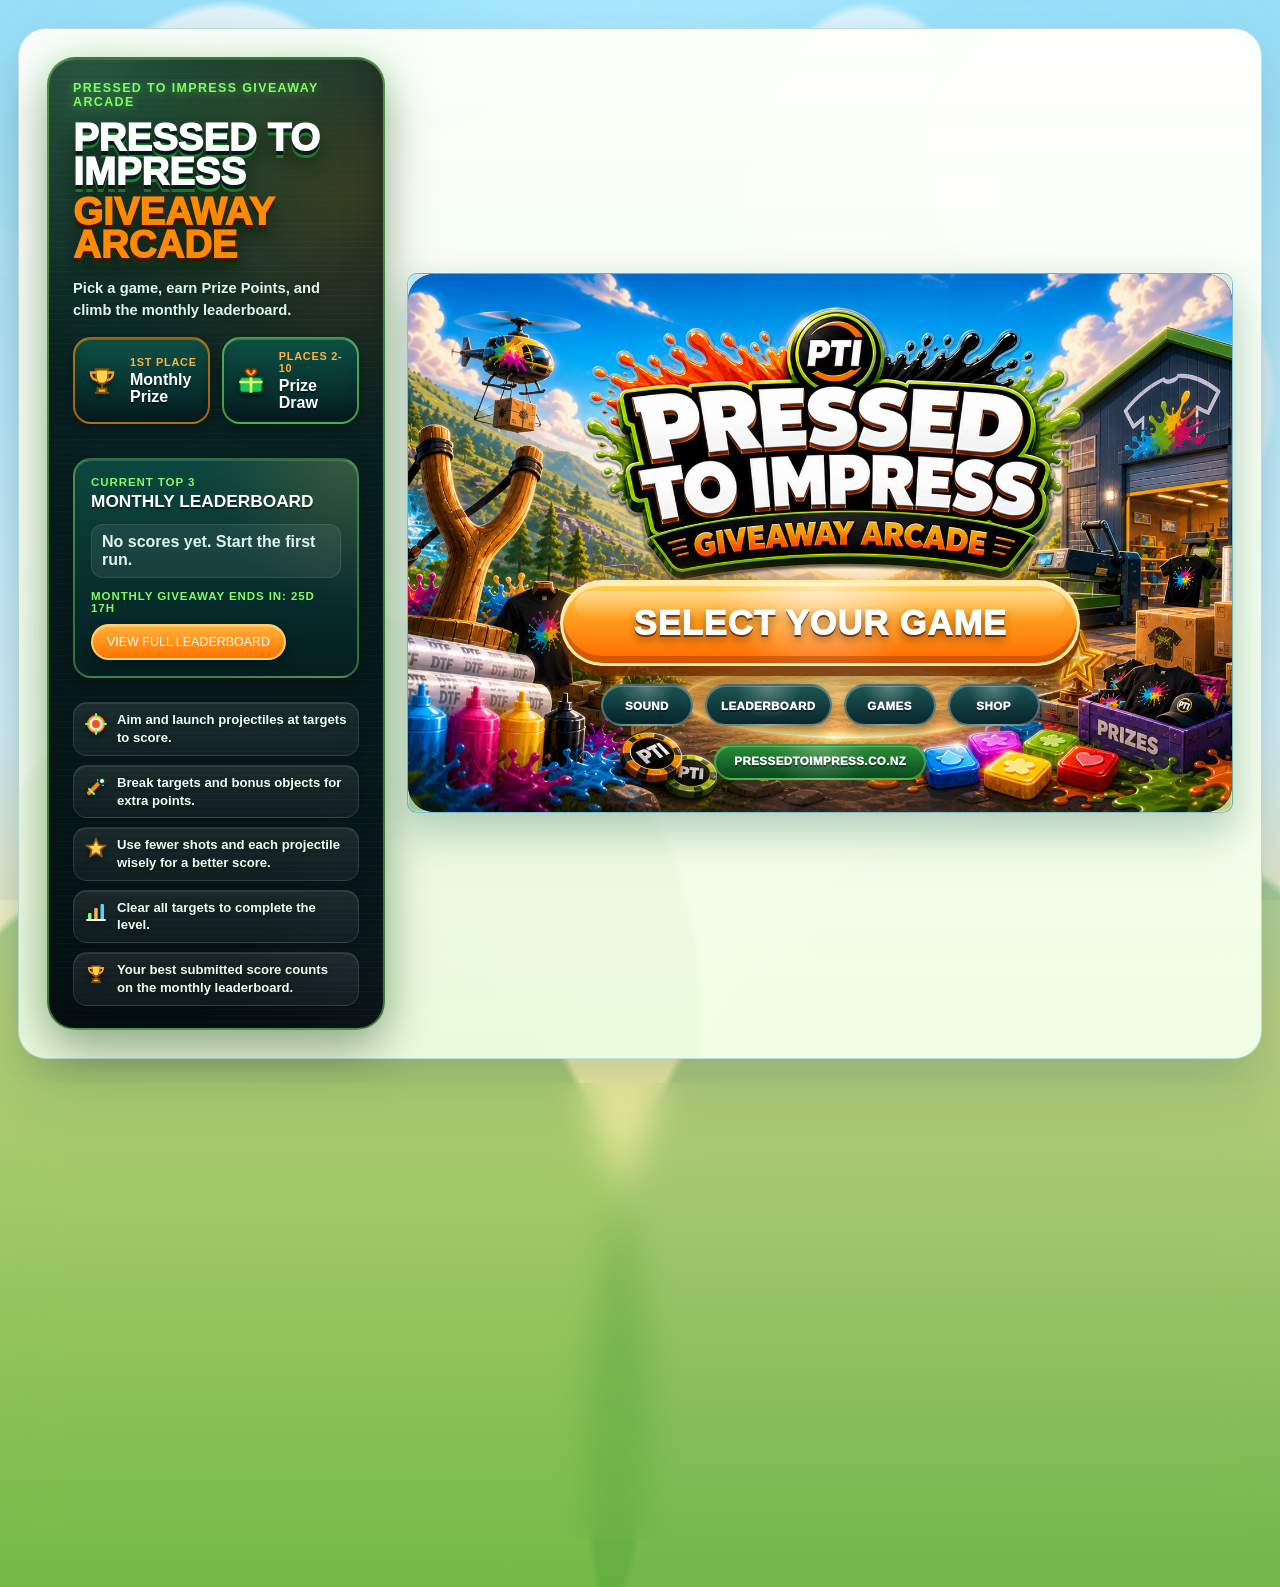
==== index.html @ 89e709f6 "Update arcade game assets and gameplay polish Co-Authored-By: Claude Sonnet 4.6 <noreply@anthropic.c" ====
<!doctype html>
<html lang="en">
  <head>
    <meta charset="UTF-8" />
    <meta name="viewport" content="width=device-width, initial-scale=1.0, viewport-fit=cover" />
    <meta name="theme-color" content="#9fe7ff" />
    <title>Pressed To Impress Giveaway Arcade</title>
    <link rel="icon" href="data:," />
    <link rel="stylesheet" href="./styles.css?v=slingshot24" />
  </head>
  <body>
    <div class="app-shell">
      <section class="hero-panel">
        <section class="hero-copy game_info_card">
          <div class="game_info_eyebrow">Pressed To Impress Giveaway Arcade</div>

          <div class="game_info_title">
            <h1>
              Pressed To Impress
              <span>Giveaway Arcade</span>
            </h1>
          </div>

          <p class="game_info_intro">
            Pick a game, earn Prize Points, and climb the monthly leaderboard.
          </p>

          <div class="game_prize_grid">
            <div class="game_prize_card">
              <span class="game_prize_icon" aria-hidden="true">
                <svg viewBox="0 0 32 32" role="img">
                  <path d="M10 5h12v5c0 5.3-2.5 8.7-6 8.7s-6-3.4-6-8.7V5Z" fill="#ffd44f" stroke="#8a5200" stroke-width="2"/>
                  <path d="M10 8H5.5c.2 4.1 2.1 6.5 5.2 7.2M22 8h4.5c-.2 4.1-2.1 6.5-5.2 7.2" fill="none" stroke="#ff9d21" stroke-width="2.2" stroke-linecap="round"/>
                  <path d="M16 19v4M10 27h12M12 23h8v4h-8z" stroke="#8a5200" stroke-width="2" stroke-linecap="round" fill="#ffb22b"/>
                </svg>
              </span>
              <div>
                <small>1st Place</small>
                <strong>Monthly Prize</strong>
              </div>
            </div>

            <div class="game_prize_card">
              <span class="game_prize_icon" aria-hidden="true">
                <svg viewBox="0 0 32 32" role="img">
                  <rect x="5" y="12" width="22" height="15" rx="3" fill="#22c65b" stroke="#053d1c" stroke-width="2"/>
                  <path d="M16 12v15M5 17h22" stroke="#eaff69" stroke-width="2.4"/>
                  <path d="M16 12c-5.5-2.4-6.7-6.2-3.8-7.3 2-.8 3.4 1.3 3.8 3.8.4-2.5 1.8-4.6 3.8-3.8 2.9 1.1 1.7 4.9-3.8 7.3Z" fill="#ff9d21" stroke="#7d3600" stroke-width="1.7"/>
                </svg>
              </span>
              <div>
                <small>Places 2-10</small>
                <strong>Prize Draw</strong>
              </div>
            </div>
          </div>

          <div class="home_leaderboard_preview" aria-label="Current top leaderboard players">
            <div>
              <small>Current Top 3</small>
              <strong>Monthly Leaderboard</strong>
            </div>
            <ol id="leaderboard-preview-list">
              <li class="empty">No scores yet. Start the first run.</li>
            </ol>
            <p id="leaderboard-reset-countdown">Monthly giveaway ends in: --</p>
            <a class="leaderboard-preview-link" href="#leaderboard-section">View Full Leaderboard</a>
          </div>

          <div class="game_instructions">
            <div class="game_step">
              <span class="step_icon" aria-hidden="true">
                <svg viewBox="0 0 24 24"><circle cx="12" cy="12" r="8" fill="#ffefe0" stroke="#ff8a00" stroke-width="2"/><circle cx="12" cy="12" r="4" fill="#ff4b2f"/><path d="M12 2v4M12 18v4M2 12h4M18 12h4" stroke="#7dff63" stroke-width="2" stroke-linecap="round"/></svg>
              </span>
              <p>Aim and launch projectiles at targets to score.</p>
            </div>

            <div class="game_step">
              <span class="step_icon" aria-hidden="true">
                <svg viewBox="0 0 24 24"><path d="M5 18 18 5" stroke="#ff8a00" stroke-width="4" stroke-linecap="round"/><path d="m14 5 5 5M5 14l5 5" stroke="#7dff63" stroke-width="2" stroke-linecap="round"/><circle cx="18" cy="6" r="3" fill="#fff" stroke="#0c3d32" stroke-width="2"/></svg>
              </span>
              <p>Break targets and bonus objects for extra points.</p>
            </div>

            <div class="game_step">
              <span class="step_icon" aria-hidden="true">
                <svg viewBox="0 0 24 24"><path d="m12 2 2.7 6 6.5.6-4.9 4.3 1.5 6.4L12 16l-5.8 3.3 1.5-6.4-4.9-4.3 6.5-.6L12 2Z" fill="#ffd44f" stroke="#9a5b00" stroke-width="1.7"/></svg>
              </span>
              <p>Use fewer shots and each projectile wisely for a better score.</p>
            </div>

            <div class="game_step">
              <span class="step_icon" aria-hidden="true">
                <svg viewBox="0 0 24 24"><rect x="4" y="13" width="3.5" height="7" rx="1" fill="#7dff63"/><rect x="10.2" y="8" width="3.5" height="12" rx="1" fill="#ffb342"/><rect x="16.5" y="4" width="3.5" height="16" rx="1" fill="#4dd9ff"/><path d="M3 20h18" stroke="#fff" stroke-width="2" stroke-linecap="round"/></svg>
              </span>
              <p>Clear all targets to complete the level.</p>
            </div>

            <div class="game_step">
              <span class="step_icon" aria-hidden="true">
                <svg viewBox="0 0 24 24"><path d="M8 4h8v4c0 4-1.7 6.3-4 6.3S8 12 8 8V4Z" fill="#ffd44f" stroke="#8a5200" stroke-width="1.7"/><path d="M8 6H4.8c.2 2.9 1.4 4.6 3.6 5.1M16 6h3.2c-.2 2.9-1.4 4.6-3.6 5.1" fill="none" stroke="#ff9d21" stroke-width="1.8" stroke-linecap="round"/><path d="M12 14v3M7.5 20h9M9 17h6v3H9z" stroke="#8a5200" stroke-width="1.7" stroke-linecap="round" fill="#ffb22b"/></svg>
              </span>
              <p>Your best submitted score counts on the monthly leaderboard.</p>
            </div>
          </div>
        </section>

        <div class="game-card">
          <div class="game-frame">
            <canvas id="game-canvas" width="960" height="540" aria-label="Pressed To Impress Giveaway Arcade game canvas"></canvas>

            <div class="start-overlay" id="start-overlay">
              <img class="splash-home" src="./Assets/slingshot/home-page1.png" alt="Pressed To Impress Giveaway Arcade" draggable="false" />
              <div class="home-ui-layer" aria-label="Home screen controls">
                <button class="play-btn-hot" id="start-button" type="button">
                  <span>Select Your Game</span>
                </button>

                <div class="home-secondary-actions">
                  <button class="home-circle-hot home-sound-hot" id="home-sound-button" type="button" aria-label="Toggle sound">
                    <span>Sound</span>
                  </button>
                  <button class="home-circle-hot home-leaderboard-hot" id="home-leaderboard-button" type="button">
                    <span>Leaderboard</span>
                  </button>
                  <button class="home-circle-hot home-levels-hot" id="home-levels-button" type="button">
                    <span>Games</span>
                  </button>
                  <button class="home-circle-hot home-shop-hot" id="home-shop-button" type="button">
                    <span>Shop</span>
                  </button>
                </div>

                <a class="website-btn-hot" href="https://pressedtoimpress.co.nz/" target="_blank" rel="noopener noreferrer" aria-label="Visit pressedtoimpress.co.nz">pressedtoimpress.co.nz</a>
              </div>

              <div class="home-modal hidden" id="home-shop-modal" role="dialog" aria-modal="true" aria-labelledby="home-shop-title">
                <div class="home-modal-card">
                  <h2 id="home-shop-title">Shop Coming Soon</h2>
                  <p>Power-ups and extras will go here once the shop is ready.</p>
                  <button class="button primary home-modal-close" id="shop-close-button" type="button">Close</button>
                </div>
              </div>
            </div>

            <div class="game-select-overlay hidden" id="game-select-overlay" role="dialog" aria-modal="true" aria-labelledby="game-select-title">
              <div class="game-select-panel">
                <button class="game-select-back" id="game-select-back-button" type="button">Back</button>
                <div class="game-select-kicker">Pressed To Impress Giveaway Arcade</div>
                <h2 id="game-select-title">Choose Game</h2>
                <p class="game-select-intro">Play any game. Your best submitted score counts.</p>

                <div class="arcade-game-grid">
                  <button class="arcade-game-card playable" id="select-slingshot-game" type="button">
                    <span class="arcade-game-copy">
                      <strong>Print Yard Sling</strong>
                      <small>Aim, launch, smash targets, and chase the monthly leaderboard.</small>
                      <span class="arcade-game-meta">Your Best: <b data-best-game="printYardSling">0 Points</b></span>
                      <span class="arcade-game-meta">Game Score: <b data-best-raw-game="printYardSling">0</b> · Difficulty: Easy</span>
                      <em>Play Now</em>
                    </span>
                  </button>

                  <button class="arcade-game-card playable" id="select-delivery-game" type="button">
                    <span class="arcade-game-copy">
                      <strong>Ink Flight Rush</strong>
                      <small>Fly through fast print-world routes, collect rings, and dodge obstacles.</small>
                      <span class="arcade-game-meta">Your Best: <b data-best-game="inkFlightRush">0 Points</b></span>
                      <span class="arcade-game-meta">Game Score: <b data-best-raw-game="inkFlightRush">0</b> · Difficulty: Medium</span>
                      <em>Play Now</em>
                    </span>
                  </button>

                  <button class="arcade-game-card coming-soon" type="button" disabled aria-disabled="true">
                    <span class="arcade-game-copy">
                      <strong>Ink Run Rush</strong>
                      <small>Sprint through the print yard, dodge obstacles, collect prizes, and chase Prize Points.</small>
                      <span class="arcade-game-meta">Your Best: <b data-best-game="inkRunRush">0 Points</b></span>
                      <span class="arcade-game-meta">Game Score: <b data-best-raw-game="inkRunRush">0</b> · Difficulty: Coming Soon</span>
                      <em>Coming Soon</em>
                    </span>
                  </button>
                </div>
              </div>
            </div>

            <div class="level-select-overlay hidden" id="level-select-overlay">
              <!-- full-bleed level-select artwork -->
              <img class="level-select-bg" src="./Assets/slingshot/level-select.png" alt="" draggable="false" />
              <!-- transparent hot-zone over the Back pill drawn in the artwork -->
              <button class="level-back-btn-hot" id="level-back-button" type="button" aria-label="Back"></button>
              <!-- dynamic level grid overlaid on the artwork's grid area -->
              <div class="level-select-grid" id="level-select-grid"></div>
            </div>

            <div class="level-gate-overlay hidden" id="level-gate-overlay">
              <div class="overlay-card level_complete_panel">
                <div class="gate-badge-wrap" id="gate-badge-image" aria-hidden="true">
                  <img class="gate-badge-image" src="./Assets/slingshot/ui-level-complete-badge.png" alt="" />
                  <img class="gate-badge-logo" src="./Assets/slingshot/PTI%20-%20Logo.png" alt="" />
                </div>
                <p class="complete_eyebrow" id="gate-kicker">Level Complete</p>
                <h2 id="gate-heading">Level 1 Done</h2>
                <div class="complete_score">
                  <span>Game Score</span>
                  <strong id="gate-score">0</strong>
                </div>
                <div class="complete_bonus_grid">
                  <div>
                    <span>Shots Used</span>
                    <strong id="gate-shots-used">0</strong>
                  </div>
                  <div>
                    <span>Bonus</span>
                    <strong id="gate-bonus">0</strong>
                  </div>
                </div>
                <div class="next_level_card">
                  <small id="gate-next-label">Next Up</small>
                  <p style="margin:0 0 6px;font-weight:bold;font-size:1.05rem;" id="gate-next-name">Level 2 — Shop Floor</p>
                  <p style="margin:0;font-size:0.88rem;opacity:0.8;line-height:1.5;" id="gate-next-instruction">Instructions here</p>
                </div>
                <div class="complete_actions">
                  <button class="complete_button primary" id="gate-button" type="button">Start Level 2</button>
                  <button class="complete_button secondary" id="gate-retry-button" type="button">Retry Level</button>
                  <button class="complete_button secondary" id="gate-level-select-button" type="button">Level Select</button>
                </div>
              </div>
            </div>

            <div class="game-over-overlay hidden" id="game-over-overlay">
              <div class="overlay-card run_result_panel">
                <div class="failed_badge" id="run-result-badge" aria-hidden="true">!</div>
                <p class="failed_eyebrow" id="run-result-kicker">Run Failed</p>
                <h2 id="run-result-title">Targets Still Standing</h2>

                <div class="failed_score">
                  <span>Game Score</span>
                  <strong id="final-score-heading">0</strong>
                </div>

                <div class="result_prize_summary">
                  <div>
                    <span>Prize Points</span>
                    <strong id="result-prize-points">0</strong>
                  </div>
                  <div>
                    <span>Best Prize Points</span>
                    <strong id="result-best-pp">0</strong>
                  </div>
                </div>

                <p class="failed_message" id="result-message">
                  You ran out of shots before clearing all targets. Try again and use your projectiles wisely.
                </p>
                <p class="result_rank_message" id="result-rank-message"></p>

                <div class="failed_stats" id="failed-stats">
                  <div>
                    <span>Targets Left</span>
                    <strong id="failed-targets-left">0</strong>
                  </div>
                  <div>
                    <span>Shots Used</span>
                    <strong id="failed-shots-used">0</strong>
                  </div>
                  <div>
                    <span>Best</span>
                    <strong id="failed-best-score">0</strong>
                  </div>
                </div>

                <form id="score-form" class="score-form result_score_form">
                  <label>
                    <span>Name</span>
                    <input id="player-name" name="name" type="text" maxlength="20" placeholder="Your display name" required />
                  </label>
                  <label>
                    <span>Email</span>
                    <input id="player-email" name="email" type="email" maxlength="80" placeholder="you@example.com" required />
                  </label>
                  <div class="form-actions">
                    <button class="failed_button primary" type="submit">Submit Score</button>
                    <button class="failed_button secondary" id="restart-button" type="button">Play Again</button>
                    <button class="failed_button secondary" id="result-main-menu-button" type="button">Back to Arcade</button>
                  </div>
                </form>

                <div class="failed_actions" id="failed-actions">
                  <button class="failed_button primary" id="failed-retry-button" type="button">Retry Level</button>
                  <button class="failed_button secondary" id="failed-level-select-button" type="button">Level Select</button>
                  <button class="failed_button secondary" id="failed-main-menu-button" type="button">Main Menu</button>
                </div>
              </div>
            </div>
            <!-- Fire button -->
            <button id="cave-fire-btn" class="cave-fire-btn hidden" type="button">FIRE</button>

            <div class="pause-panel hidden" id="pause-panel" role="dialog" aria-modal="true" aria-labelledby="pause-title">
              <div class="pause-menu">
                <p class="pause-kicker">Level paused</p>
                <h2 id="pause-title">PAUSED</h2>
                <div class="pause-menu-actions">
                  <button class="pause-menu-button primary" id="pause-resume-btn" type="button">Resume</button>
                  <button class="pause-menu-button" id="pause-restart-btn" type="button">Restart Level</button>
                  <button class="pause-menu-button" id="pause-levels-btn" type="button">Level Select</button>
                  <button class="pause-menu-button" id="pause-main-menu-btn" type="button">Main Menu</button>
                  <button class="pause-menu-button sound" id="pause-sound-btn" type="button">Sound On</button>
                </div>
              </div>
            </div>

            <div class="projectile-indicator hidden" id="projectile-indicator" aria-live="polite">
              <div class="projectile-current">
                <span class="projectile-kicker">Current Shot</span>
                <strong id="projectile-current-label">Standard</strong>
                <small id="projectile-current-desc">Balanced shot</small>
              </div>
              <div class="projectile-next">
                <span>Next</span>
                <strong id="projectile-next-label">Heavy</strong>
              </div>
              <div class="projectile-order" id="projectile-order" aria-label="Projectile order"></div>
            </div>

            <div class="hud-strip">
              <div class="hud-actions">
                <button id="pause-btn" class="pause-btn-pill hidden" type="button" aria-label="Pause">⏸</button>
              </div>
              <div class="hud-pill">
                <span>Score</span>
                <strong id="score-value">0</strong>
              </div>
              <div class="hud-pill">
                <span>Shots</span>
                <strong id="life-value">1</strong>
              </div>
              <div class="hud-pill">
                <span>Best</span>
                <strong id="best-value">0</strong>
              </div>
              <div class="hud-pill">
                <span>Level</span>
                <strong id="missiles-value">0</strong>
              </div>
            </div>
          </div>
        </div>
      </section>

      <section class="board-panel leaderboard_panel" id="leaderboard-section">
        <div class="leaderboard_header">
          <div class="leaderboard_eyebrow">Monthly Leaderboard</div>
          <h2>Standings</h2>
          <p>
            Play any game, earn Prize Points, and climb the monthly leaderboard. Your best submitted score counts.
            Highest Prize Points wins the monthly prize. Places 2-10 go into the prize draw.
          </p>
        </div>

        <div class="leaderboard_table table-shell">
          <table>
            <thead>
              <tr>
                <th>Rank</th>
                <th>Player</th>
                <th>Prize Points</th>
                <th>Game</th>
                <th>Submitted</th>
                <th>Status</th>
              </tr>
            </thead>
            <tbody id="leaderboard-body">
              <tr>
                <td colspan="6" class="empty-state">No scores yet. Start the first run.</td>
              </tr>
            </tbody>
          </table>
        </div>
      </section>
    </div>

    <script src="./vendor/matter.min.js"></script>
  <script src="./arcadeLeaderboard.js?v=1"></script>
  <script src="./appSlingshot.js?v=115"></script>
  </body>
</html>
---- styles.css ----
:root {
  --bg: #b9ecff;
  --panel: rgba(247, 255, 236, 0.88);
  --panel-strong: rgba(255, 252, 226, 0.97);
  --text: #163046;
  --muted: #48667a;
  --accent: #1599c7;
  --accent2: #58ad2d;
  --accent-soft: #f5b93f;
  --danger: #ff4b5f;
  --gold: #f3b537;
  --line: rgba(22, 122, 151, 0.24);
  --shadow: 0 24px 58px rgba(35, 82, 105, 0.24);
  --radius: 28px;
  --font: "Arial Rounded MT Bold", "Trebuchet MS", "Segoe UI", sans-serif;
  --font-display: "Arial Black", "Arial Rounded MT Bold", "Trebuchet MS", sans-serif;
}

/* Cave Flight page: preserves the earlier vertical helicopter game presentation. */
.cave-flight-page {
  color: #dce9ff;
  background:
    radial-gradient(circle at 18% 88%, rgba(19, 105, 145, 0.26), transparent 28%),
    radial-gradient(circle at 80% 8%, rgba(110, 60, 180, 0.28), transparent 34%),
    linear-gradient(180deg, #130d2c 0%, #060613 52%, #071525 100%);
}

.cave-flight-page::before {
  opacity: 0.16;
  background-image: repeating-linear-gradient(0deg, rgba(255,255,255,0.035) 0 1px, transparent 1px 5px);
}

.cave-flight-page::after {
  opacity: 0.28;
  background: radial-gradient(circle at 50% -10%, rgba(98, 70, 180, 0.45), transparent 38%);
}

.cave-flight-shell {
  width: min(1180px, calc(100% - 32px));
}

.cave-flight-hero,
.cave-flight-board {
  background:
    radial-gradient(circle at 58% 0%, rgba(75, 35, 140, 0.22), transparent 34%),
    linear-gradient(180deg, rgba(13, 9, 36, 0.96), rgba(7, 6, 20, 0.98));
  border: 1px solid rgba(111, 62, 190, 0.42);
  box-shadow: 0 30px 70px rgba(0, 0, 0, 0.36), inset 0 1px 0 rgba(255,255,255,0.06);
}

.cave-flight-copy h1 {
  max-width: 8ch;
  color: #d9f8ff;
  -webkit-text-stroke: 0;
  text-shadow:
    0 0 22px rgba(77, 217, 255, 0.22),
    0 4px 0 rgba(12, 15, 36, 0.88);
}

.cave-flight-copy .eyebrow,
.cave-flight-board .section-label {
  color: #f7d83b;
  text-shadow: none;
}

.cave-flight-copy .lede,
.cave-flight-copy .feature-list,
.cave-flight-board p {
  color: #aebff6;
}

.cave-flight-copy .reward-strip div {
  background: linear-gradient(180deg, rgba(15, 24, 54, 0.94), rgba(10, 7, 28, 0.98));
  border-color: rgba(77, 217, 255, 0.28);
}

.cave-flight-copy .reward-strip div:nth-child(2) {
  border-color: rgba(167, 83, 255, 0.45);
}

.cave-flight-copy .reward-strip strong,
.cave-flight-board h2 {
  color: #ffffff;
}

.cave-flight-page .game-card {
  align-items: center;
}

.cave-flight-page .game-frame {
  width: min(100%, 430px) !important;
  height: auto !important;
  aspect-ratio: 9 / 16 !important;
  padding: 12px;
  border-radius: 30px;
  background:
    linear-gradient(135deg, rgba(112, 54, 230, 0.56), rgba(35, 21, 102, 0.94)),
    linear-gradient(180deg, rgba(40, 16, 105, 1), rgba(10, 8, 38, 1));
  border: 1px solid rgba(135, 92, 255, 0.62);
  box-shadow:
    0 0 0 1px rgba(255,255,255,0.09) inset,
    0 20px 50px rgba(0,0,0,0.42),
    0 0 34px rgba(84, 57, 210, 0.35);
}

.cave-flight-page .game-frame::before {
  inset: 12px;
  border-radius: 22px;
  border: 1px solid rgba(77, 217, 255, 0.25);
  opacity: 0.36;
}

.cave-flight-page canvas {
  border-radius: 20px;
  background: #050607;
}

.cave-flight-page .start-overlay,
.cave-flight-page .game-over-overlay,
.cave-flight-page .level-gate-overlay {
  border-radius: 30px;
  background: rgba(8, 5, 25, 0.82);
}

.cave-flight-start-card {
  color: #eef8ff;
  background:
    radial-gradient(circle at 50% 0%, rgba(77, 217, 255, 0.12), transparent 42%),
    linear-gradient(180deg, rgba(14, 17, 47, 0.96), rgba(8, 6, 26, 0.98));
  border: 1px solid rgba(77, 217, 255, 0.28);
  box-shadow: 0 20px 44px rgba(0,0,0,0.32), inset 0 1px 0 rgba(255,255,255,0.08);
}

.cave-flight-start-card h2 {
  color: #ffffff;
  -webkit-text-stroke: 0;
  text-shadow: 0 3px 0 rgba(6, 9, 28, 0.82), 0 0 18px rgba(77, 217, 255, 0.18);
}

.cave-flight-gate-score {
  font-size: 1.02rem;
  color: #aebff6;
}

.cave-flight-next-card {
  margin: 14px 0 16px;
  padding: 14px 16px;
  border-radius: 14px;
  text-align: left;
  background: rgba(77, 217, 255, 0.07);
  border: 1px solid rgba(77, 217, 255, 0.18);
}

.cave-flight-next-card p {
  margin: 0 0 4px;
  color: #f7d83b;
  font-size: 0.72rem;
  text-transform: uppercase;
  letter-spacing: 0.12em;
}

.cave-flight-next-card strong,
.cave-flight-next-card span {
  display: block;
}

.cave-flight-next-card span {
  margin-top: 6px;
  color: #aebff6;
  font-size: 0.88rem;
  line-height: 1.45;
}

.cave-flight-page .hud-strip {
  left: 22px;
  right: 22px;
  bottom: 20px;
}

.cave-flight-page .cave-fire-btn {
  right: 26px;
  bottom: 122px;
}

.cave-flight-board {
  margin-top: 24px;
  padding: 24px;
}

@media (min-width: 961px) {
  .cave-flight-page .hero-panel {
    grid-template-columns: minmax(330px, 0.98fr) minmax(360px, 0.82fr);
    justify-content: center;
  }
}

@media (max-width: 640px) {
  .cave-flight-page .game-frame {
    width: 100% !important;
    height: 100% !important;
    aspect-ratio: auto !important;
    padding: 0;
    border-radius: 0;
  }

  .cave-flight-page canvas {
    border-radius: 0;
  }

  .cave-flight-page .cave-fire-btn {
    top: calc(var(--mobile-canvas-height, 70vh) - 126px);
    right: calc((100vw - var(--mobile-canvas-width, 100vw)) / 2 + 10px);
    bottom: auto;
  }
}

/* Monthly leaderboard clarity pass. Keep this last so older table rules cannot hide the submitted date. */
@media (max-width: 640px) {
  .leaderboard_table,
  .table-shell {
    overflow-x: visible;
  }

  .leaderboard_table table,
  .table-shell table {
    min-width: 0 !important;
    border-spacing: 0 10px;
  }

  .leaderboard_table thead,
  .table-shell thead {
    display: none;
  }

  .leaderboard_table tbody,
  .leaderboard_table tr,
  .leaderboard_table td,
  .table-shell tbody,
  .table-shell tr,
  .table-shell td {
    display: block !important;
    width: 100%;
  }

  .leaderboard_table tbody tr,
  .table-shell tbody tr {
    padding: 12px;
    border-radius: 16px;
    background: linear-gradient(180deg, rgba(15, 82, 72, 0.94), rgba(5, 35, 38, 0.96));
    border: 1px solid rgba(255,255,255,0.12);
    box-shadow: inset 0 1px 0 rgba(255,255,255,0.12), 0 8px 16px rgba(0,0,0,0.24);
  }

  .leaderboard_table tbody td,
  .table-shell tbody td {
    display: flex !important;
    align-items: center;
    justify-content: space-between;
    gap: 14px;
    padding: 7px 4px;
    border: 0;
    border-radius: 0 !important;
    background: transparent !important;
    box-shadow: none !important;
    text-align: right;
  }

  .leaderboard_table tbody td::before,
  .table-shell tbody td::before {
    content: attr(data-label);
    color: #ffb342;
    font-family: var(--font-display);
    font-size: 0.68rem;
    font-weight: 900;
    text-transform: uppercase;
    letter-spacing: 0.08em;
    text-align: left;
  }

  .leaderboard_table .empty-state,
  .table-shell .empty-state {
    display: block !important;
    text-align: center;
  }

  .leaderboard_table .empty-state::before,
  .table-shell .empty-state::before {
    content: "★";
  }
}

/* Ink Flight Rush responsive horizontal layout override. */
body.cave-flight-page .cave-flight-hero {
  grid-template-columns: minmax(300px, 0.72fr) minmax(560px, 1.35fr) !important;
  align-items: center !important;
}

body.cave-flight-page .cave-flight-game-card {
  width: 100% !important;
}

body.cave-flight-page .game-frame.cave-flight-frame {
  width: min(100%, 1120px) !important;
  height: auto !important;
  aspect-ratio: 16 / 9 !important;
  border-radius: 26px !important;
  padding: 12px !important;
}

body.cave-flight-page .game-frame.cave-flight-frame canvas {
  width: 100% !important;
  height: 100% !important;
  aspect-ratio: 16 / 9 !important;
  object-fit: contain !important;
  border-radius: 18px !important;
}

body.cave-flight-page .game-frame.cave-flight-frame .hud-strip {
  left: 24px !important;
  right: 24px !important;
  bottom: 20px !important;
  width: auto !important;
  max-width: none !important;
}

body.cave-flight-page .game-frame.cave-flight-frame .cave-fire-btn {
  right: 34px !important;
  bottom: 100px !important;
}

body.cave-flight-page .game-frame.cave-flight-frame .cave-brand-logo {
  top: 62px !important;
  right: 30px !important;
}

@media (max-width: 960px) {
  body.cave-flight-page .cave-flight-hero {
    grid-template-columns: 1fr !important;
  }

  body.cave-flight-page .game-frame.cave-flight-frame {
    width: min(100%, 940px) !important;
  }
}

@media (max-width: 640px) {
  body.cave-flight-page .hero-panel {
    min-height: 100dvh !important;
    height: auto !important;
    overflow-y: auto !important;
  }

  body.cave-flight-page .cave-flight-game-card {
    height: auto !important;
    flex: 0 0 auto !important;
  }

  body.cave-flight-page .game-frame.cave-flight-frame {
    width: 100% !important;
    height: auto !important;
    min-height: 0 !important;
    aspect-ratio: auto !important;
    padding: 0 !important;
    border-radius: 0 !important;
  }

  body.cave-flight-page .game-frame.cave-flight-frame canvas {
    width: var(--mobile-canvas-width, 100vw) !important;
    height: var(--mobile-canvas-height, auto) !important;
    border-radius: 0 !important;
  }

  body.cave-flight-page .game-frame.cave-flight-frame .hud-strip {
    position: relative !important;
    left: auto !important;
    right: auto !important;
    bottom: auto !important;
    width: 100% !important;
  }

  body.cave-flight-page .game-frame.cave-flight-frame .cave-fire-btn {
    top: calc(var(--mobile-canvas-height, 70vh) - 118px) !important;
    right: calc((100vw - var(--mobile-canvas-width, 100vw)) / 2 + 12px) !important;
    bottom: auto !important;
  }
}

.cave-flight-page {
  color: #eefdf4;
  background:
    radial-gradient(circle at 14% 84%, rgba(125, 255, 99, 0.20), transparent 28%),
    radial-gradient(circle at 82% 12%, rgba(255, 138, 0, 0.16), transparent 30%),
    linear-gradient(180deg, #04181c 0%, #020a0d 56%, #061510 100%);
}

.cave-flight-page .hero-panel,
.cave-flight-page .board-panel {
  background:
    radial-gradient(circle at 18% 0%, rgba(125, 255, 99, 0.14), transparent 30%),
    radial-gradient(circle at 84% 8%, rgba(255, 138, 0, 0.12), transparent 30%),
    linear-gradient(180deg, rgba(4, 34, 38, 0.97), rgba(1, 15, 18, 0.99));
  border: 2px solid rgba(115, 255, 78, 0.34);
  box-shadow: 0 30px 70px rgba(0, 0, 0, 0.42), inset 0 1px 0 rgba(255,255,255,0.12), 0 0 30px rgba(102,255,72,0.12);
}

.cave-flight-page h1 {
  color: #ffffff;
  text-transform: uppercase;
  text-shadow: 0 4px 0 #061c20, 0 7px 0 #1c7f21, 0 12px 24px rgba(0, 0, 0, 0.66);
}

.cave-flight-page .eyebrow,
.cave-flight-page .section-label,
.cave-flight-page .reward-label {
  color: #7dff63;
  text-shadow: 0 0 12px rgba(125,255,99,0.40);
}

.cave-flight-page .lede,
.cave-flight-page .feature-list,
.cave-flight-page .board-panel p {
  color: #dff8ef;
}

.cave-flight-page .game-frame {
  overflow: hidden;
  width: min(100%, 430px) !important;
  height: auto !important;
  aspect-ratio: 9 / 16 !important;
  padding: 12px;
  border-radius: 28px;
  background: linear-gradient(135deg, rgba(125,255,99,0.18), transparent 28% 74%, rgba(255,138,0,0.18)), linear-gradient(180deg, rgba(3, 44, 51, 1), rgba(1, 13, 18, 1)) !important;
  border: 2px solid rgba(77, 217, 255, 0.36) !important;
  box-shadow: inset 0 1px 0 rgba(255,255,255,0.16), inset 0 0 0 1px rgba(125,255,99,0.16), 0 24px 58px rgba(0,0,0,0.44), 0 0 36px rgba(77,217,255,0.18), 0 0 26px rgba(125,255,99,0.14) !important;
}

.cave-flight-page .game-frame::before {
  inset: 12px;
  border-radius: 18px;
  border: 1px solid rgba(125,255,99,0.18);
  background: linear-gradient(120deg, rgba(255,255,255,0.12), transparent 18% 76%, rgba(125,255,99,0.06));
  opacity: 0.34;
}

.cave-flight-page .game-frame::after {
  display: block;
  left: 28px;
  right: 28px;
  top: 20px;
  height: 4px;
  background: linear-gradient(90deg, transparent, rgba(125,255,99,0.82), transparent);
  box-shadow: 0 0 18px rgba(125,255,99,0.62);
}

.cave-flight-page canvas {
  border-radius: 18px;
  background: #031114;
}

.cave-brand-logo {
  position: absolute;
  right: 22px;
  top: 60px;
  z-index: 5;
  width: 34px;
  height: 34px;
  object-fit: contain;
  opacity: 0.68;
  filter: drop-shadow(0 3px 4px rgba(0,0,0,0.48));
  pointer-events: none;
}

.cave-flight-page .hud-strip {
  left: 24px;
  right: 24px;
  bottom: 22px;
  min-height: 66px;
  align-items: center;
  justify-content: space-between;
  gap: 6px;
  padding: 8px;
  border-radius: 18px;
  background: radial-gradient(circle at 15% 0%, rgba(125,255,99,0.12), transparent 42%), linear-gradient(180deg, rgba(8, 46, 49, 0.88), rgba(1, 14, 18, 0.95));
  border: 1px solid rgba(125,255,99,0.34);
  box-shadow: inset 0 1px 0 rgba(255,255,255,0.14), 0 12px 24px rgba(0,0,0,0.30), 0 0 20px rgba(125,255,99,0.14);
  backdrop-filter: blur(8px);
}

.cave-flight-page .hud-actions {
  margin-right: 0;
}

.cave-flight-page .hud-pill {
  width: auto;
  min-width: 58px;
  flex: 1 1 0;
  padding: 7px 6px;
  border-radius: 12px;
  text-align: center;
  background: rgba(255,255,255,0.055);
  border: 1px solid rgba(255,255,255,0.08);
  box-shadow: inset 0 1px 0 rgba(255,255,255,0.08);
}

.cave-flight-page .hud-pill span {
  font-family: var(--font-display);
  font-size: 0.56rem;
  letter-spacing: 0.08em;
  color: #7dff63;
  background: none;
  -webkit-text-fill-color: currentColor;
}

.cave-flight-page .hud-pill strong {
  margin-top: 3px;
  font-family: var(--font-display);
  font-size: 0.96rem;
  color: #ffffff;
  text-shadow: 0 2px 0 rgba(0,0,0,0.42), 0 0 12px rgba(125,255,99,0.22);
}

.cave-flight-page .hud-pill:last-child strong {
  color: #ffb342;
}

.cave-flight-page .pause-btn-pill {
  width: 46px;
  height: 46px;
  border-radius: 14px;
  font-size: 0;
  background: radial-gradient(circle at 50% 0%, rgba(255,255,255,0.18), transparent 44%), linear-gradient(180deg, rgba(16, 82, 80, 0.98), rgba(3, 30, 35, 0.98));
  border: 1px solid rgba(125,255,99,0.34);
}

.cave-flight-page .pause-btn-pill::before {
  content: "II";
  font-size: 0.92rem;
  font-family: var(--font-display);
  letter-spacing: 0.08em;
}

.cave-flight-page .cave-fire-btn {
  right: 28px;
  bottom: 106px;
  width: 88px;
  height: 48px;
  border-radius: 999px;
  background: radial-gradient(circle at 50% 0%, rgba(255,255,255,0.42), transparent 42%), linear-gradient(180deg, #ffbd45, #ff7300);
  border: 2px solid rgba(255, 220, 115, 0.92);
  color: #ffffff;
  font-family: var(--font-display);
  font-size: 0.9rem;
  font-weight: 1000;
  letter-spacing: 0.06em;
  text-shadow: 0 2px 0 rgba(0,0,0,0.38);
  box-shadow: inset 0 1px 0 rgba(255,255,255,0.36), inset 0 -4px 0 rgba(122,45,0,0.34), 0 9px 16px rgba(0,0,0,0.32), 0 0 22px rgba(255,138,0,0.36);
  transition: transform 130ms ease, filter 130ms ease, box-shadow 130ms ease;
}

.cave-flight-page .cave-fire-btn:hover,
.cave-flight-page .cave-fire-btn:focus-visible {
  transform: scale(1.04);
  filter: brightness(1.08);
  outline: 3px solid rgba(255, 186, 59, 0.70);
  outline-offset: 3px;
}

.cave-flight-page .cave-fire-btn:active {
  transform: translateY(2px) scale(0.98);
  background: linear-gradient(180deg, #ff9f1f, #e35f00);
}

@media (max-width: 640px) {
  .cave-flight-page .game-frame {
    width: 100% !important;
    height: 100% !important;
    aspect-ratio: auto !important;
    padding: 0;
    border-radius: 0;
  }

  .cave-flight-page canvas {
    border-radius: 0;
  }

  .cave-brand-logo {
    top: 54px;
    right: calc((100vw - var(--mobile-canvas-width, 100vw)) / 2 + 12px);
    width: 28px;
    height: 28px;
  }

  .cave-flight-page .hud-strip {
    position: relative;
    left: auto;
    right: auto;
    bottom: auto;
    width: 100%;
    min-height: 58px;
    height: 58px;
    padding: 6px 7px;
    border-radius: 0;
  }

  .cave-flight-page .hud-pill {
    min-width: 0;
    padding: 5px 3px;
    border-radius: 10px;
  }

  .cave-flight-page .hud-pill span {
    font-size: 0.48rem;
  }

  .cave-flight-page .hud-pill strong {
    font-size: 0.82rem;
  }

  .cave-flight-page .pause-btn-pill {
    width: 42px;
    height: 42px;
  }

  .cave-flight-page .cave-fire-btn {
    top: calc(var(--mobile-canvas-height, 70vh) - 118px);
    right: calc((100vw - var(--mobile-canvas-width, 100vw)) / 2 + 12px);
    bottom: auto;
    width: 78px;
    height: 44px;
    font-size: 0.8rem;
  }
}

/* Ink Flight Rush embedded arcade shell fix.
   Keep the website shell consistent with the main arcade page; only the game frame stays Flight-themed. */
.cave-flight-doc,
.cave-flight-doc body {
  min-height: 100%;
  overflow-x: hidden;
  overflow-y: auto;
  touch-action: manipulation;
}

body.cave-flight-page {
  color: var(--text) !important;
  background:
    radial-gradient(ellipse at 18% 15%, rgba(255, 255, 255, 0.78) 0 12%, transparent 12.5%),
    radial-gradient(ellipse at 68% 13%, rgba(255, 255, 255, 0.64) 0 10%, transparent 10.5%),
    radial-gradient(circle at 18% 82%, rgba(88, 173, 45, 0.30), transparent 32%),
    radial-gradient(circle at 84% 22%, rgba(21, 153, 199, 0.26), transparent 30%),
    linear-gradient(180deg, #b9ecff 0%, #eaffdf 62%, #fff6cf 100%) !important;
}

body.cave-flight-page::before {
  opacity: 0.45 !important;
  background-image:
    linear-gradient(22deg, transparent 0 44%, rgba(255,255,255,0.20) 44.3% 47.5%, transparent 47.8%),
    linear-gradient(-24deg, transparent 0 42%, rgba(255,255,255,0.16) 42.3% 45.2%, transparent 45.5%) !important;
  background-size: 100% 100% !important;
  mask-image: linear-gradient(180deg, black 0, transparent 76%) !important;
}

body.cave-flight-page::after {
  opacity: 0.20 !important;
  background:
    radial-gradient(circle at 50% -10%, rgba(255,255,255,0.80), transparent 28%),
    radial-gradient(circle at center, transparent 42%, rgba(24, 94, 120, 0.30) 100%) !important;
}

body.cave-flight-page .app-shell.cave-flight-shell {
  width: min(1480px, calc(100% - 36px)) !important;
  height: auto !important;
  min-height: 0 !important;
  margin: 0 auto !important;
  padding: 28px 0 48px !important;
  overflow: visible !important;
}

body.cave-flight-page .hero-panel.cave-flight-hero {
  display: grid !important;
  grid-template-columns: minmax(320px, 0.58fr) minmax(0, 1.42fr) !important;
  align-items: center !important;
  gap: 22px !important;
  width: auto !important;
  height: auto !important;
  min-height: 0 !important;
  padding: 28px !important;
  border: 1px solid var(--line) !important;
  border-radius: var(--radius) !important;
  background:
    linear-gradient(180deg, rgba(255,255,255,0.72), rgba(240,255,230,0.80)),
    radial-gradient(ellipse at 15% 18%, rgba(255,255,255,0.68) 0 14%, transparent 14.5%),
    radial-gradient(ellipse at 88% 12%, rgba(255,255,255,0.58) 0 12%, transparent 12.5%) !important;
  box-shadow: var(--shadow) !important;
  backdrop-filter: blur(18px);
  overflow: visible !important;
}

body.cave-flight-page .hero-copy.game_info_card {
  display: flex !important;
}

body.cave-flight-page .cave-flight-info-card .delivery-back-link {
  margin: 0 0 12px;
  align-self: flex-start;
}

body.cave-flight-page .game_info_title h1 {
  max-width: none !important;
  color: #ffffff !important;
  font-family: var(--font-display);
  font-size: clamp(2.15rem, 3vw, 3.35rem) !important;
  line-height: 0.88 !important;
  letter-spacing: 0 !important;
  text-transform: uppercase;
  -webkit-text-stroke: 0;
  text-shadow:
    0 4px 0 #061c20,
    0 7px 0 #1c7f21,
    0 12px 24px rgba(0, 0, 0, 0.68) !important;
}

body.cave-flight-page .game_info_title h1 span {
  color: #ff8a00 !important;
  text-shadow:
    0 4px 0 #3d1600,
    0 7px 0 #0d3412,
    0 12px 24px rgba(0, 0, 0, 0.68) !important;
}

body.cave-flight-page .cave-flight-game-card {
  width: 100% !important;
  height: auto !important;
  flex: 0 1 auto !important;
  align-items: stretch !important;
  overflow: visible !important;
}

body.cave-flight-page .game-frame.cave-flight-frame {
  width: min(100%, 960px) !important;
  height: min(67vh, 540px) !important;
  max-height: 540px !important;
  aspect-ratio: 16 / 9 !important;
  flex: 0 1 auto !important;
  margin-left: auto !important;
  padding: 8px !important;
  border-radius: 14px !important;
  background:
    linear-gradient(135deg, rgba(125,255,99,0.18), transparent 28% 74%, rgba(255,138,0,0.18)),
    linear-gradient(180deg, rgba(3, 44, 51, 1), rgba(1, 13, 18, 1)) !important;
  border: 2px solid rgba(77, 217, 255, 0.36) !important;
  box-shadow:
    inset 0 1px 0 rgba(255,255,255,0.16),
    inset 0 0 0 1px rgba(125,255,99,0.16),
    0 18px 42px rgba(19, 98, 118, 0.20),
    0 0 28px rgba(77,217,255,0.18) !important;
}

body.cave-flight-page .game-frame.cave-flight-frame canvas {
  width: 100% !important;
  height: 100% !important;
  aspect-ratio: 16 / 9 !important;
  border-radius: 8px !important;
}

body.cave-flight-page .board-panel.cave-flight-board {
  display: block !important;
  margin-top: 24px !important;
}

body.cave-flight-page .board-panel.cave-flight-board.leaderboard_panel {
  background:
    linear-gradient(180deg, rgba(4, 28, 31, 0.96), rgba(2, 14, 17, 0.98)) !important;
  border: 2px solid rgba(115, 255, 78, 0.45) !important;
  box-shadow:
    0 20px 50px rgba(0, 0, 0, 0.34),
    inset 0 1px 0 rgba(255, 255, 255, 0.16),
    0 0 28px rgba(102, 255, 72, 0.22) !important;
}

@media (max-width: 960px) {
  body.cave-flight-page .hero-panel.cave-flight-hero {
    grid-template-columns: 1fr !important;
  }

  body.cave-flight-page .game-frame.cave-flight-frame {
    width: 100% !important;
    margin-left: 0 !important;
  }
}

@media (max-width: 640px) {
  .cave-flight-doc,
  .cave-flight-doc body {
    width: 100% !important;
    height: auto !important;
    min-height: 100% !important;
    overflow-x: hidden !important;
    overflow-y: auto !important;
    touch-action: manipulation !important;
  }

  body.cave-flight-page .app-shell.cave-flight-shell {
    width: 100% !important;
    height: auto !important;
    min-height: 100dvh !important;
    padding: 12px !important;
    overflow: visible !important;
  }

  body.cave-flight-page .hero-panel.cave-flight-hero {
    display: grid !important;
    grid-template-columns: 1fr !important;
    height: auto !important;
    min-height: 0 !important;
    padding: 12px !important;
    border-radius: 22px !important;
    overflow: visible !important;
  }

  body.cave-flight-page .hero-panel.cave-flight-hero > *,
  body.cave-flight-page .hero-copy.game_info_card,
  body.cave-flight-page .cave-flight-game-card,
  body.cave-flight-page .board-panel.cave-flight-board {
    width: 100% !important;
    max-width: 100% !important;
    min-width: 0 !important;
  }

  body.cave-flight-page .hero-copy.game_info_card {
    display: flex !important;
  }

  body.cave-flight-page .board-panel.cave-flight-board {
    display: block !important;
  }

  body.cave-flight-page .game_info_title h1 {
    max-width: 10ch !important;
    font-size: clamp(2.15rem, 8vw, 3.1rem) !important;
  }

  body.cave-flight-page .cave-flight-game-card {
    width: 100% !important;
    height: auto !important;
    min-height: 0 !important;
    flex: 0 0 auto !important;
    overflow: visible !important;
  }

  body.cave-flight-page .game-frame.cave-flight-frame {
    display: block !important;
    width: 100% !important;
    max-width: 100% !important;
    height: auto !important;
    min-height: 0 !important;
    max-height: none !important;
    aspect-ratio: auto !important;
    flex: 0 0 auto !important;
    padding: 6px !important;
    border-radius: 14px !important;
    overflow: hidden !important;
  }

  body.cave-flight-page .game-frame.cave-flight-frame:has(.cave-level-select-overlay:not(.hidden)),
  body.cave-flight-page .game-frame.cave-flight-frame:has(.start-overlay:not(.hidden)) {
    min-height: min(60vh, 340px) !important;
  }

  body.cave-flight-page .game-frame.cave-flight-frame canvas {
    display: block !important;
    width: calc(100vw - 54px) !important;
    max-width: calc(100vw - 54px) !important;
    height: calc((100vw - 54px) * 0.5625) !important;
    aspect-ratio: 16 / 9 !important;
    border-radius: 8px !important;
  }

  body.cave-flight-page .game-frame.cave-flight-frame .cave-level-select-overlay {
    padding: 8px !important;
    overflow: hidden auto !important;
  }

  body.cave-flight-page .game-frame.cave-flight-frame .cave-level-select-panel {
    width: calc(100% - 12px) !important;
    max-height: calc(100% - 12px) !important;
    padding: 10px !important;
    border-radius: 16px !important;
    overflow-y: auto !important;
  }

  body.cave-flight-page .game-frame.cave-flight-frame .cave-level-back {
    min-height: 30px !important;
    margin-bottom: 4px !important;
    padding: 0 12px !important;
  }

  body.cave-flight-page .game-frame.cave-flight-frame .cave-level-select-panel .overlay-kicker {
    font-size: 0.62rem !important;
  }

  body.cave-flight-page .game-frame.cave-flight-frame .cave-level-select-panel h2 {
    margin: 2px 0 4px !important;
    font-size: 1.55rem !important;
  }

  body.cave-flight-page .game-frame.cave-flight-frame .cave-level-select-copy {
    margin-bottom: 8px !important;
    font-size: 0.78rem !important;
  }

  body.cave-flight-page .game-frame.cave-flight-frame .cave-level-grid {
    gap: 5px !important;
    max-height: none !important;
    overflow: visible !important;
    padding: 2px !important;
  }

  body.cave-flight-page .game-frame.cave-flight-frame .cave-level-button {
    min-height: 42px !important;
    border-radius: 10px !important;
  }

  body.cave-flight-page .game-frame.cave-flight-frame .cave-level-number {
    font-size: 1.05rem !important;
  }

  body.cave-flight-page .game-frame.cave-flight-frame .cave-level-state {
    min-height: 12px !important;
    font-size: 0.42rem !important;
  }

  body.cave-flight-page .game-frame.cave-flight-frame .hud-strip {
    position: absolute !important;
    left: 10px !important;
    right: 10px !important;
    bottom: 8px !important;
    width: auto !important;
    height: auto !important;
    min-height: 46px !important;
    padding: 5px !important;
    border-radius: 12px !important;
  }

  body.cave-flight-page .game-frame.cave-flight-frame .hud-pill {
    padding: 4px 3px !important;
  }

  body.cave-flight-page .game-frame.cave-flight-frame .hud-pill span {
    font-size: 0.45rem !important;
  }

  body.cave-flight-page .game-frame.cave-flight-frame .hud-pill strong {
    font-size: 0.72rem !important;
  }

  body.cave-flight-page .game-frame.cave-flight-frame .cave-fire-btn {
    top: auto !important;
    right: 14px !important;
    bottom: 70px !important;
    width: 72px !important;
    height: 40px !important;
  }

  body.cave-flight-page .game-frame.cave-flight-frame .cave-brand-logo {
    top: 18px !important;
    right: 18px !important;
    width: 26px !important;
    height: 26px !important;
  }
}

/* Final monthly leaderboard mobile layout override. */
@media (max-width: 760px) {
  .leaderboard_table,
  .table-shell {
    overflow-x: visible !important;
  }

  .leaderboard_table table,
  .table-shell table {
    min-width: 0 !important;
    width: 100% !important;
    border-spacing: 0 10px;
  }

  .leaderboard_table thead,
  .table-shell thead {
    display: none !important;
  }

  .leaderboard_table tbody,
  .leaderboard_table tr,
  .leaderboard_table td,
  .table-shell tbody,
  .table-shell tr,
  .table-shell td {
    display: block !important;
    width: 100% !important;
  }

  .leaderboard_table tbody tr,
  .table-shell tbody tr {
    padding: 12px;
    border-radius: 16px;
    background: linear-gradient(180deg, rgba(15, 82, 72, 0.94), rgba(5, 35, 38, 0.96));
    border: 1px solid rgba(115, 255, 78, 0.18);
    box-shadow: 0 10px 22px rgba(0, 0, 0, 0.22);
  }

  .leaderboard_table tbody td,
  .table-shell tbody td {
    display: flex !important;
    align-items: center;
    justify-content: space-between;
    gap: 14px;
    padding: 8px 0 !important;
    border: 0 !important;
    background: transparent !important;
    text-align: right;
  }

  .leaderboard_table tbody td::before,
  .table-shell tbody td::before {
    content: attr(data-label);
    color: #ffb342;
    font-family: var(--font-display);
    font-size: 0.72rem;
    letter-spacing: 0.08em;
    text-transform: uppercase;
    text-align: left;
  }

  .leaderboard_table .empty-state,
  .table-shell .empty-state {
    display: block !important;
    text-align: center;
  }
}

/* Final Ink Flight Rush pause icon fix. This must stay after legacy cave-flight rules. */
body.cave-flight-page .game-frame.cave-flight-frame #pause-btn.pause-btn-pill,
body.cave-flight-page #pause-btn.pause-btn-pill {
  width: 48px !important;
  height: 48px !important;
  min-width: 48px !important;
  min-height: 48px !important;
  display: inline-grid !important;
  place-items: center !important;
  padding: 0 !important;
  border-radius: 14px !important;
  border: 2px solid rgba(67, 255, 117, 0.9) !important;
  background:
    radial-gradient(circle at 50% 0%, rgba(255,255,255,0.22), transparent 44%),
    linear-gradient(180deg, #0f4f48, #062b2b) !important;
  box-shadow:
    0 0 12px rgba(67, 255, 117, 0.38),
    inset 0 2px 4px rgba(255,255,255,0.18),
    inset 0 -4px 7px rgba(0,0,0,0.38),
    0 8px 16px rgba(0,0,0,0.28) !important;
  color: #ffffff !important;
  font-size: 0 !important;
  line-height: 0 !important;
}

body.cave-flight-page .game-frame.cave-flight-frame #pause-btn.pause-btn-pill::before,
body.cave-flight-page #pause-btn.pause-btn-pill::before,
body.cave-flight-page .game-frame.cave-flight-frame #pause-btn.pause-btn-pill::after,
body.cave-flight-page #pause-btn.pause-btn-pill::after {
  content: none !important;
  display: none !important;
}

body.cave-flight-page #pause-btn.pause-btn-pill .pause-icon {
  display: block !important;
  width: 22px !important;
  height: 22px !important;
  overflow: visible !important;
  filter: drop-shadow(0 2px 1px rgba(0,0,0,0.46));
}

body.cave-flight-page #pause-btn.pause-btn-pill .pause-icon rect {
  fill: #ffffff !important;
}

/* High-specificity Ink Flight Rush pause control override. */
body.cave-flight-page .game-frame.cave-flight-frame .pause-btn-pill,
body.cave-flight-page .pause-btn-pill {
  width: 48px !important;
  height: 48px !important;
  min-width: 48px !important;
  min-height: 48px !important;
  display: inline-flex !important;
  align-items: center !important;
  justify-content: center !important;
  padding: 0 !important;
  border-radius: 14px !important;
  border: 2px solid rgba(67, 255, 117, 0.88) !important;
  background:
    radial-gradient(circle at 50% 0%, rgba(255,255,255,0.24), transparent 44%),
    linear-gradient(180deg, #0f4f48, #062b2b) !important;
  box-shadow:
    0 0 12px rgba(67, 255, 117, 0.36),
    inset 0 2px 4px rgba(255,255,255,0.18),
    inset 0 -4px 7px rgba(0,0,0,0.38),
    0 8px 16px rgba(0,0,0,0.28) !important;
  color: #ffffff !important;
  font-size: 0 !important;
}

body.cave-flight-page .game-frame.cave-flight-frame .pause-btn-pill::before,
body.cave-flight-page .pause-btn-pill::before {
  content: none !important;
}

body.cave-flight-page .pause-btn-pill .pause-icon {
  width: 18px !important;
  height: 22px !important;
  display: flex !important;
  gap: 5px !important;
  align-items: stretch !important;
  justify-content: center !important;
  filter: drop-shadow(0 2px 2px rgba(0,0,0,0.45));
}

body.cave-flight-page .pause-btn-pill .pause-icon span {
  width: 6px !important;
  height: 100% !important;
  border-radius: 999px !important;
  background: linear-gradient(180deg, #ffffff, #dff8ef) !important;
  box-shadow: inset 0 -2px 0 rgba(0,0,0,0.16);
}

body.cave-flight-page .game-frame.cave-flight-frame .pause-btn-pill,
body.cave-flight-page .pause-btn-pill {
  width: 48px !important;
  height: 48px !important;
  min-width: 48px !important;
  min-height: 48px !important;
  display: inline-flex !important;
  align-items: center !important;
  justify-content: center !important;
  border-radius: 14px !important;
  border: 2px solid rgba(67, 255, 117, 0.88) !important;
  background:
    radial-gradient(circle at 50% 0%, rgba(255,255,255,0.24), transparent 44%),
    linear-gradient(180deg, #0f4f48, #062b2b) !important;
  box-shadow:
    0 0 12px rgba(67, 255, 117, 0.36),
    inset 0 2px 4px rgba(255,255,255,0.18),
    inset 0 -4px 7px rgba(0,0,0,0.38),
    0 8px 16px rgba(0,0,0,0.28) !important;
  color: #ffffff !important;
  font-size: 0 !important;
}

body.cave-flight-page .game-frame.cave-flight-frame .pause-btn-pill::before,
body.cave-flight-page .pause-btn-pill::before {
  content: none !important;
}

body.cave-flight-page .pause-btn-pill .pause-icon {
  width: 18px;
  height: 22px;
  display: flex;
  gap: 5px;
  align-items: stretch;
  justify-content: center;
  filter: drop-shadow(0 2px 2px rgba(0,0,0,0.45));
}

body.cave-flight-page .pause-btn-pill .pause-icon span {
  width: 6px;
  height: 100%;
  border-radius: 999px;
  background: linear-gradient(180deg, #ffffff, #dff8ef);
  box-shadow: inset 0 -2px 0 rgba(0,0,0,0.16);
}

body.cave-flight-page .pause-btn-pill:hover,
body.cave-flight-page .pause-btn-pill:focus-visible {
  transform: translateY(-1px) scale(1.03);
  filter: brightness(1.08);
  outline: 3px solid rgba(125,255,99,0.42);
  outline-offset: 3px;
}

body.cave-flight-page .pause-btn-pill:active {
  transform: translateY(1px) scale(0.97);
  filter: brightness(0.94);
}

/* Final Ink Flight pause-button override: keep the coded icon aligned after legacy rules. */
body.cave-flight-page .game-frame.cave-flight-frame .pause-btn-pill,
body.cave-flight-page .pause-btn-pill {
  width: 48px !important;
  height: 48px !important;
  min-width: 48px !important;
  display: inline-grid !important;
  place-items: center !important;
  padding: 0 !important;
  border-radius: 15px !important;
  color: #ffffff !important;
  font-size: 0 !important;
  background:
    radial-gradient(circle at 48% 8%, rgba(255,255,255,0.28), rgba(255,255,255,0.06) 34%, transparent 54%),
    linear-gradient(180deg, #12635b 0%, #07373a 56%, #03191c 100%) !important;
  border: 2px solid rgba(67,255,117,0.78) !important;
  box-shadow:
    0 0 14px rgba(67,255,117,0.34),
    0 8px 16px rgba(0,0,0,0.34),
    inset 0 2px 4px rgba(255,255,255,0.18),
    inset 0 -4px 7px rgba(0,0,0,0.42) !important;
}

body.cave-flight-page .game-frame.cave-flight-frame .pause-btn-pill::before,
body.cave-flight-page .pause-btn-pill::before {
  content: none !important;
}

body.cave-flight-page .pause-btn-pill .pause-icon {
  width: 18px;
  height: 21px;
  display: flex;
  justify-content: center;
  gap: 5px;
  filter: drop-shadow(0 2px 0 rgba(0,0,0,0.38));
}

body.cave-flight-page .pause-btn-pill .pause-icon span {
  width: 6px;
  height: 100%;
  border-radius: 999px;
  background: linear-gradient(180deg, #ffffff, #d9ffef);
}

@media (max-width: 640px) {
  body.cave-flight-page .game-frame.cave-flight-frame .pause-btn-pill,
  body.cave-flight-page .pause-btn-pill {
    width: 48px !important;
    height: 48px !important;
    min-width: 48px !important;
  }
}

/* Ink Flight Rush focused QA pass: level select, compact results, and premium pause control. */
@media (min-width: 641px) {
  .cave-flight-page .game-frame.cave-flight-frame {
    width: min(100%, 900px) !important;
    max-height: calc(100vh - 120px);
    aspect-ratio: 16 / 9 !important;
  }
}

.cave-flight-page .cave-level-select-overlay,
.cave-flight-page .start-overlay,
.cave-flight-page .game-over-overlay,
.cave-flight-page .level-gate-overlay {
  position: absolute;
  inset: 0;
  z-index: 58;
  display: grid;
  place-items: center;
  padding: clamp(10px, 2vw, 18px);
  border-radius: inherit;
  background: rgba(0, 10, 12, 0.66) !important;
  backdrop-filter: blur(4px);
  overflow: hidden;
}

.cave-flight-page .cave-level-select-overlay.hidden,
.cave-flight-page .start-overlay.hidden,
.cave-flight-page .game-over-overlay.hidden,
.cave-flight-page .level-gate-overlay.hidden {
  display: none !important;
}

.cave-flight-page .cave-level-select-panel,
.cave-flight-page .cave-result-panel,
.cave-flight-page .cave-flight-start-card {
  width: min(760px, 94%);
  max-height: calc(100% - 16px);
  overflow: hidden;
  border-radius: 24px;
  color: #ffffff;
  background:
    radial-gradient(circle at 50% 0%, rgba(125, 255, 99, 0.14), transparent 42%),
    linear-gradient(180deg, rgba(4, 34, 38, 0.97), rgba(1, 15, 18, 0.99)) !important;
  border: 2px solid rgba(115, 255, 78, 0.46) !important;
  box-shadow:
    0 22px 54px rgba(0, 0, 0, 0.48),
    inset 0 1px 0 rgba(255, 255, 255, 0.16),
    0 0 30px rgba(102, 255, 72, 0.20) !important;
}

.cave-flight-page .cave-level-select-panel {
  position: relative;
  padding: 18px;
  text-align: center;
}

.cave-flight-page .cave-level-select-panel h2,
.cave-flight-page .cave-result-panel h2,
.cave-flight-page .cave-flight-start-card h2 {
  margin: 4px 0 8px;
  color: #ffffff;
  font-family: var(--font-display);
  font-size: clamp(1.75rem, 4vw, 2.8rem);
  line-height: 0.95;
  text-transform: uppercase;
  text-shadow: 0 3px 0 #061c20, 0 6px 0 #1c7f21, 0 12px 24px rgba(0, 0, 0, 0.58) !important;
}

.cave-flight-page .cave-level-select-copy {
  max-width: 520px;
  margin: 0 auto 12px;
  color: #dff8ef;
  font-weight: 800;
  line-height: 1.25;
}

.cave-flight-page .cave-level-back {
  position: absolute;
  left: 14px;
  top: 14px;
  min-height: 36px;
  padding: 0 16px;
  border: 2px solid rgba(255, 220, 115, 0.9);
  border-radius: 999px;
  background: linear-gradient(180deg, #ffbd45, #ff7300);
  color: #ffffff;
  font-family: var(--font-display);
  font-weight: 1000;
  cursor: pointer;
  text-shadow: 0 2px 0 rgba(0, 0, 0, 0.35);
  box-shadow: inset 0 1px 0 rgba(255,255,255,0.34), 0 7px 14px rgba(0,0,0,0.30);
}

.cave-flight-page .cave-level-grid {
  display: grid;
  grid-template-columns: repeat(5, minmax(0, 1fr));
  gap: 9px;
  max-height: min(310px, calc(100% - 118px));
  overflow-y: auto;
  padding: 4px;
}

.cave-flight-page .cave-level-button {
  min-height: 66px;
  border-radius: 16px;
  border: 2px solid rgba(255,255,255,0.22);
  display: flex;
  flex-direction: column;
  align-items: center;
  justify-content: center;
  gap: 3px;
  background: linear-gradient(180deg, #bcecff, #55c7dc);
  color: #ffffff;
  cursor: pointer;
  box-shadow: inset 0 2px 0 rgba(255,255,255,0.38), inset 0 -5px 0 rgba(0,0,0,0.18), 0 8px 0 rgba(0,0,0,0.42);
  transition: transform 130ms ease, filter 130ms ease, box-shadow 130ms ease;
}

.cave-flight-page .cave-level-button:hover,
.cave-flight-page .cave-level-button:focus-visible {
  transform: translateY(-2px) scale(1.03);
  filter: brightness(1.08);
  outline: 3px solid rgba(255, 186, 59, 0.9);
  outline-offset: 2px;
}

.cave-flight-page .cave-level-button:active {
  transform: translateY(3px) scale(0.98);
  box-shadow: inset 0 2px 0 rgba(255,255,255,0.24), inset 0 -2px 0 rgba(0,0,0,0.2), 0 3px 0 rgba(0,0,0,0.42);
}

.cave-flight-page .cave-level-button.completed {
  background: linear-gradient(180deg, #90ff66, #26bf4e);
  border-color: rgba(210, 255, 169, 0.88);
}

.cave-flight-page .cave-level-button.current {
  background: linear-gradient(180deg, #9dff64, #38cf46);
  border-color: rgba(255, 190, 55, 0.96);
  box-shadow: inset 0 2px 0 rgba(255,255,255,0.42), inset 0 -5px 0 rgba(0,0,0,0.18), 0 8px 0 rgba(0,0,0,0.42), 0 0 22px rgba(255, 186, 59, 0.44);
}

.cave-flight-page .cave-level-button.locked {
  cursor: not-allowed;
  filter: grayscale(0.2);
  opacity: 0.84;
  background: linear-gradient(180deg, #a5b3b4, #4f5f61);
  border-color: rgba(255,255,255,0.32);
}

.cave-flight-page .cave-level-number {
  font-family: var(--font-display);
  font-size: clamp(1.4rem, 3vw, 2rem);
  line-height: 1;
  font-weight: 1000;
  text-shadow: 0 2px 0 rgba(0,0,0,0.62), 0 5px 8px rgba(0,0,0,0.34);
}

.cave-flight-page .cave-level-state {
  min-height: 16px;
  color: #ffffff;
  font-family: var(--font-display);
  font-size: 0.56rem;
  font-weight: 1000;
  letter-spacing: 0.08em;
  text-shadow: 0 2px 0 rgba(0,0,0,0.45);
}

.cave-flight-page .cave-level-state svg {
  width: 16px;
  height: 16px;
  display: block;
  filter: drop-shadow(0 2px 2px rgba(0,0,0,0.55));
}

.cave-flight-page .cave-result-panel,
.cave-flight-page .cave-level-complete-panel {
  width: min(410px, 92%);
  overflow-y: auto;
  padding: 10px 14px;
  text-align: center;
}

.cave-flight-page .cave-result-level,
.cave-flight-page .cave-flight-gate-score {
  margin: 0 0 4px;
  color: #ffb342;
  font-family: var(--font-display);
  font-size: 0.78rem;
  font-weight: 1000;
  letter-spacing: 0.08em;
  text-transform: uppercase;
}

.cave-flight-page .cave-result-panel #result-message,
.cave-flight-page .cave-result-panel #result-rank-message,
.cave-flight-page .cave-level-complete-panel #gate-rank-message {
  min-height: 0;
  margin: 5px 0;
  color: #dff8ef;
  font-size: 0.74rem;
  font-weight: 800;
  line-height: 1.18;
}

.cave-flight-page .cave-result-panel #result-rank-message,
.cave-flight-page .cave-level-complete-panel #gate-rank-message {
  color: #ffb342;
}

.cave-flight-page .cave-result-panel .overlay-kicker,
.cave-flight-page .cave-level-select-panel .overlay-kicker {
  margin: 0;
  color: #7dff63;
  font-family: var(--font-display);
  font-size: 0.72rem;
  font-weight: 1000;
  letter-spacing: 0.12em;
  text-transform: uppercase;
}

.cave-flight-page .cave-result-panel h2 {
  margin-bottom: 6px;
  font-size: clamp(1.38rem, 3vw, 1.95rem);
  line-height: 0.98;
}

.cave-flight-page .cave-result-prize-summary {
  gap: 6px;
  margin: 6px 0;
}

.cave-flight-page .cave-gate-prize-summary {
  grid-template-columns: repeat(3, minmax(0, 1fr));
}

.cave-flight-page .cave-result-prize-summary div {
  padding: 7px 6px;
  border-radius: 11px;
}

.cave-flight-page .cave-result-prize-summary span {
  font-size: 0.48rem;
}

.cave-flight-page .cave-result-prize-summary strong {
  font-size: 0.88rem;
}

.cave-flight-page .cave-flight-next-card {
  margin: 6px 0;
  padding: 8px 10px;
  border-radius: 14px;
  text-align: left;
  background: linear-gradient(180deg, rgba(13, 72, 65, 0.9), rgba(4, 30, 34, 0.94));
  border: 1px solid rgba(255, 138, 0, 0.62);
}

.cave-flight-page .cave-flight-next-card p,
.cave-flight-page .cave-flight-next-card strong,
.cave-flight-page .cave-flight-next-card span {
  margin: 0;
  line-height: 1.22;
}

.cave-flight-page .cave-flight-next-card p {
  color: #ffb342;
  font-family: var(--font-display);
  font-size: 0.64rem;
  font-weight: 1000;
  letter-spacing: 0.08em;
  text-transform: uppercase;
}

.cave-flight-page .cave-flight-next-card strong {
  display: block;
  margin-top: 3px;
  color: #ffffff;
  font-size: 0.98rem;
  font-weight: 1000;
}

.cave-flight-page .cave-flight-next-card span {
  display: block;
  margin-top: 5px;
  color: #dff8ef;
  font-size: 0.78rem;
  font-weight: 800;
}

.cave-flight-page .score-form {
  margin-top: 6px;
}

.cave-flight-page .score-form label {
  margin-bottom: 5px;
  text-align: left;
}

.cave-flight-page .score-form span {
  margin-bottom: 4px;
  color: #7dff63;
  font-family: var(--font-display);
  font-size: 0.62rem;
  font-weight: 1000;
  letter-spacing: 0.08em;
  text-transform: uppercase;
}

.cave-flight-page .score-form input {
  min-height: 30px;
  padding: 6px 9px;
  border-radius: 11px;
  border: 1px solid rgba(125, 255, 99, 0.26);
  background: rgba(255,255,255,0.08);
  color: #ffffff;
  font-weight: 800;
}

.cave-flight-page .score-form input::placeholder {
  color: rgba(223,248,239,0.55);
}

.cave-flight-page .score-form .form-actions {
  display: grid;
  grid-template-columns: 1fr 1fr;
  gap: 6px;
  margin-top: 6px;
}

.cave-flight-page .score-form .button {
  min-height: 32px;
  padding: 6px 9px;
  border-radius: 12px;
  font-size: 0.78rem;
}

.cave-flight-page .score-form .button.primary {
  grid-column: 1 / -1;
  background: linear-gradient(180deg, #ffbd45, #ff7300);
  border: 2px solid rgba(255, 220, 115, 0.92);
  color: #ffffff;
  text-shadow: 0 2px 0 rgba(0,0,0,0.38);
}

.cave-flight-page .score-form .button.ghost {
  color: #ffffff;
  background: linear-gradient(180deg, rgba(20, 82, 84, 1), rgba(5, 36, 42, 1));
  border: 2px solid rgba(255,255,255,0.16);
}

@media (min-width: 641px) {
  .cave-flight-page .cave-result-panel .score-form {
    display: grid;
    grid-template-columns: 1fr 1fr;
    gap: 6px;
  }

  .cave-flight-page .cave-result-panel .score-form label {
    margin-bottom: 0;
  }

  .cave-flight-page .cave-result-panel .score-form .form-actions {
    grid-column: 1 / -1;
  }
}

body.cave-flight-page .game-frame.cave-flight-frame .pause-btn-pill {
  width: 46px !important;
  height: 46px !important;
  min-width: 46px !important;
  display: grid !important;
  place-items: center !important;
  padding: 0 !important;
  border-radius: 14px !important;
  background:
    radial-gradient(circle at 50% 0%, rgba(255,255,255,0.22), transparent 46%),
    linear-gradient(180deg, rgba(18, 92, 83, 0.98), rgba(3, 31, 32, 0.98)) !important;
  border: 2px solid rgba(125,255,99,0.54) !important;
  box-shadow: inset 0 1px 0 rgba(255,255,255,0.22), 0 8px 16px rgba(0,0,0,0.32), 0 0 18px rgba(125,255,99,0.22) !important;
}

body.cave-flight-page .game-frame.cave-flight-frame .pause-btn-pill::before {
  content: "" !important;
  display: block !important;
  width: 15px !important;
  height: 19px !important;
  margin: 0 !important;
  background: linear-gradient(90deg, #ffffff 0 34%, transparent 34% 66%, #ffffff 66% 100%) !important;
  border-radius: 2px !important;
  filter: drop-shadow(0 2px 0 rgba(0,0,0,0.35)) !important;
}

body.cave-flight-page .game-frame.cave-flight-frame .pause-btn-pill:hover,
body.cave-flight-page .game-frame.cave-flight-frame .pause-btn-pill:focus-visible {
  transform: scale(1.04);
  filter: brightness(1.08);
  outline: 3px solid rgba(255, 186, 59, 0.72);
  outline-offset: 2px;
}

.cave-flight-page .cave-pause-menu {
  max-height: calc(100% - 24px);
  overflow-y: auto;
}

@media (max-width: 640px) {
  .cave-flight-page .cave-flight-shell,
  .cave-flight-page .hero-panel.cave-flight-hero,
  .cave-flight-page .cave-flight-game-card,
  .cave-flight-page .game-frame.cave-flight-frame {
    min-height: 100vh !important;
    min-height: 100svh !important;
  }

  .cave-flight-page .hero-panel.cave-flight-hero {
    display: block !important;
    margin: 0 !important;
    padding: 0 !important;
    border-radius: 0 !important;
  }

  .cave-flight-page .cave-flight-game-card {
    height: 100vh !important;
    height: 100svh !important;
  }

  .cave-flight-page .cave-level-select-overlay,
  .cave-flight-page .start-overlay,
  .cave-flight-page .game-over-overlay,
  .cave-flight-page .level-gate-overlay {
    min-height: 100% !important;
    align-items: center;
  }

  .cave-flight-page .cave-level-select-panel,
  .cave-flight-page .cave-result-panel,
  .cave-flight-page .cave-level-complete-panel {
    width: min(356px, calc(100vw - 18px));
    max-height: calc(100% - 14px);
    padding: 12px;
    border-radius: 18px;
  }

  .cave-flight-page .cave-level-back {
    position: static;
    margin: 0 auto 6px 0;
    min-height: 32px;
    padding: 0 13px;
  }

  .cave-flight-page .cave-level-select-panel h2 {
    font-size: 1.9rem;
  }

  .cave-flight-page .cave-level-grid {
    gap: 6px;
    max-height: 270px;
  }

  .cave-flight-page .cave-level-button {
    min-height: 50px;
    border-radius: 12px;
  }

  .cave-flight-page .cave-level-number {
    font-size: 1.3rem;
  }

  .cave-flight-page .cave-level-state {
    font-size: 0.48rem;
  }

  .cave-flight-page .cave-result-panel h2 {
    font-size: 1.55rem;
  }

  .cave-flight-page .cave-gate-prize-summary,
  .cave-flight-page .cave-result-prize-summary {
    grid-template-columns: repeat(2, minmax(0, 1fr));
  }

  .cave-flight-page .cave-gate-prize-summary div:first-child {
    grid-column: 1 / -1;
  }

  .cave-flight-page .score-form .form-actions {
    grid-template-columns: 1fr;
  }

  .cave-flight-page .score-form .button {
    min-height: 38px;
  }

  body.cave-flight-page .game-frame.cave-flight-frame .pause-btn-pill {
    width: 42px !important;
    height: 42px !important;
    min-width: 42px !important;
  }
}

/* Ink Flight power-up/pause polish pass. */
body.cave-flight-page {
  overflow-x: hidden;
  touch-action: manipulation;
}

body.cave-flight-page #game-canvas {
  touch-action: none;
}

body.cave-flight-page .game-frame.cave-flight-frame .pause-btn-pill {
  width: 48px !important;
  height: 48px !important;
  min-width: 48px !important;
  border-radius: 15px !important;
  display: inline-grid !important;
  place-items: center !important;
  padding: 0 !important;
  color: #ffffff !important;
  background:
    radial-gradient(circle at 48% 8%, rgba(255,255,255,0.28), rgba(255,255,255,0.06) 34%, transparent 54%),
    linear-gradient(180deg, #12635b 0%, #07373a 56%, #03191c 100%) !important;
  border: 2px solid rgba(67, 255, 117, 0.78) !important;
  box-shadow:
    0 0 14px rgba(67, 255, 117, 0.34),
    0 8px 16px rgba(0,0,0,0.34),
    inset 0 2px 4px rgba(255,255,255,0.18),
    inset 0 -4px 7px rgba(0,0,0,0.42) !important;
  transition: transform 140ms ease, filter 140ms ease, box-shadow 140ms ease !important;
}

body.cave-flight-page .game-frame.cave-flight-frame .pause-btn-pill::before {
  content: none !important;
}

body.cave-flight-page .game-frame.cave-flight-frame .pause-btn-pill .pause-icon {
  width: 18px;
  height: 21px;
  display: flex;
  justify-content: center;
  gap: 5px;
  filter: drop-shadow(0 2px 0 rgba(0,0,0,0.38));
}

body.cave-flight-page .game-frame.cave-flight-frame .pause-btn-pill .pause-icon span {
  width: 6px;
  height: 100%;
  border-radius: 999px;
  background: linear-gradient(180deg, #ffffff, #d9ffef);
  box-shadow: inset 0 1px 0 rgba(255,255,255,0.5);
}

body.cave-flight-page .game-frame.cave-flight-frame .pause-btn-pill:hover,
body.cave-flight-page .game-frame.cave-flight-frame .pause-btn-pill:focus-visible {
  transform: translateY(-1px) scale(1.03);
  filter: brightness(1.08);
  outline: 3px solid rgba(255, 186, 59, 0.76);
  outline-offset: 3px;
}

body.cave-flight-page .game-frame.cave-flight-frame .pause-btn-pill:active {
  transform: translateY(1px) scale(0.98);
  filter: brightness(0.96);
}

@media (max-width: 640px) {
  body.cave-flight-page .game-frame.cave-flight-frame .pause-btn-pill {
    width: 48px !important;
    height: 48px !important;
    min-width: 48px !important;
  }
}

/* Launch QA pass: compact game picker and clearer shared leaderboard. */
body:not(.cave-flight-page) .game-select-overlay {
  align-items: center;
  justify-content: center;
  padding: clamp(8px, 1.4vw, 16px);
}

body:not(.cave-flight-page) .game-select-panel {
  width: min(990px, calc(100% - 18px));
  max-height: min(94vh, calc(100% - 12px));
  padding: clamp(16px, 2.2vw, 24px);
  display: flex;
  flex-direction: column;
  overflow: visible;
}

body:not(.cave-flight-page) .game-select-kicker {
  font-size: clamp(0.62rem, 1vw, 0.74rem);
}

body:not(.cave-flight-page) .game-select-panel h2 {
  margin: 4px 0 4px;
  font-size: clamp(2.2rem, 5.1vw, 3.65rem);
  line-height: 0.9;
}

body:not(.cave-flight-page) .game-select-intro {
  margin: 0 auto 12px;
  font-size: clamp(0.82rem, 1.25vw, 0.98rem);
  line-height: 1.25;
}

body:not(.cave-flight-page) .arcade-game-grid {
  gap: clamp(10px, 1.5vw, 16px);
  align-items: stretch;
}

body:not(.cave-flight-page) .arcade-game-card {
  min-height: clamp(208px, 39vh, 232px);
  padding: clamp(13px, 1.6vw, 16px);
  gap: 10px;
  border-radius: 20px;
}

body:not(.cave-flight-page) .arcade-game-copy {
  height: 100%;
  gap: 7px;
}

body:not(.cave-flight-page) .arcade-game-copy strong {
  font-size: clamp(1.15rem, 2vw, 1.46rem);
  line-height: 0.98;
}

body:not(.cave-flight-page) .arcade-game-copy small {
  font-size: clamp(0.76rem, 1.15vw, 0.86rem);
  line-height: 1.22;
}

body:not(.cave-flight-page) .arcade-game-meta {
  padding: 5px 8px;
  font-size: clamp(0.66rem, 0.95vw, 0.74rem);
}

body:not(.cave-flight-page) .arcade-game-copy em {
  margin-top: auto;
  padding: 8px 12px;
  font-size: 0.72rem;
}

.leaderboard-empty-card {
  display: grid;
  justify-items: center;
  gap: 12px;
}

.leaderboard-empty-card strong {
  color: #eefdf4;
  font-family: var(--font-display);
  font-size: 1rem;
  text-transform: uppercase;
  text-shadow: 0 2px 0 rgba(0,0,0,0.45);
}

.leaderboard-play-now {
  min-height: 38px;
  padding: 0 22px;
  border-radius: 999px;
  border: 2px solid rgba(255, 220, 115, 0.9);
  color: #ffffff;
  font-family: var(--font-display);
  font-size: 0.8rem;
  font-weight: 1000;
  letter-spacing: 0.04em;
  text-transform: uppercase;
  cursor: pointer;
  background:
    radial-gradient(circle at 50% 0%, rgba(255,255,255,0.38), transparent 42%),
    linear-gradient(180deg, #ffbd45, #ff7300);
  box-shadow:
    inset 0 1px 0 rgba(255,255,255,0.34),
    inset 0 -3px 0 rgba(122, 45, 0, 0.34),
    0 8px 16px rgba(0,0,0,0.28),
    0 0 18px rgba(255, 138, 0, 0.28);
  text-shadow: 0 2px 0 rgba(0,0,0,0.35);
}

.leaderboard-play-now:hover,
.leaderboard-play-now:focus-visible {
  filter: brightness(1.08);
  outline: 3px solid rgba(255, 186, 59, 0.70);
  outline-offset: 3px;
}

.leaderboard_table tbody tr.current-player td {
  border-top-color: rgba(255, 179, 66, 0.56);
  border-bottom-color: rgba(255, 179, 66, 0.34);
  box-shadow:
    inset 0 1px 0 rgba(255,255,255,0.14),
    inset 0 0 0 1px rgba(255, 179, 66, 0.18),
    0 0 18px rgba(255, 138, 0, 0.16),
    0 7px 14px rgba(0,0,0,0.20);
}

@media (max-width: 820px) {
  body:not(.cave-flight-page) .game-select-panel {
    overflow-y: auto;
  }

  body:not(.cave-flight-page) .arcade-game-grid {
    grid-template-columns: 1fr;
  }

  body:not(.cave-flight-page) .arcade-game-card {
    min-height: 150px;
  }
}

@media (max-width: 640px) {
  body:not(.cave-flight-page) .game-select-overlay {
    align-items: flex-start;
    justify-content: flex-start;
    overflow-y: auto;
    padding: 10px;
  }

  body:not(.cave-flight-page) .game-select-panel {
    width: min(370px, calc(100vw - 20px));
    max-height: none;
    padding: 14px;
    border-radius: 20px;
  }

  body:not(.cave-flight-page) .game-select-panel h2 {
    font-size: 2rem;
  }

  body:not(.cave-flight-page) .game-select-intro {
    margin-bottom: 10px;
    font-size: 0.78rem;
  }

  body:not(.cave-flight-page) .arcade-game-grid {
    gap: 8px;
  }

  body:not(.cave-flight-page) .arcade-game-card {
    min-height: 0;
    padding: 10px;
    border-radius: 16px;
  }

  body:not(.cave-flight-page) .arcade-game-copy {
    gap: 4px;
  }

  body:not(.cave-flight-page) .arcade-game-copy strong {
    font-size: 1rem;
  }

  body:not(.cave-flight-page) .arcade-game-copy small {
    font-size: 0.72rem;
  }

  body:not(.cave-flight-page) .arcade-game-meta {
    padding: 4px 7px;
    font-size: 0.6rem;
  }

  body:not(.cave-flight-page) .arcade-game-copy em {
    padding: 6px 9px;
    font-size: 0.6rem;
  }

  .leaderboard_table {
    overflow-x: visible;
  }

  .leaderboard_table table {
    min-width: 0;
  }

  .leaderboard_table th:nth-child(4),
  .leaderboard_table th:nth-child(5),
  .leaderboard_table td:nth-child(4),
  .leaderboard_table td:nth-child(5) {
    display: none;
  }

  .leaderboard_table th,
  .leaderboard_table td {
    padding: 10px 8px;
  }
}

/* Final gameplay polish overrides. Keep these last so older duplicated rules cannot win. */
body:not(.cave-flight-page) #cave-fire-btn {
  right: clamp(14px, 2.4vw, 30px) !important;
  bottom: clamp(92px, 14%, 132px) !important;
  top: auto !important;
  width: clamp(84px, 9vw, 108px) !important;
  height: clamp(46px, 5vw, 56px) !important;
  border-radius: 999px !important;
  background:
    radial-gradient(circle at 50% 0%, rgba(255,255,255,0.38), transparent 42%),
    linear-gradient(180deg, #ffbd45, #ff7300) !important;
  border: 2px solid rgba(255, 220, 115, 0.94) !important;
  box-shadow:
    inset 0 1px 0 rgba(255,255,255,0.36),
    inset 0 -4px 0 rgba(122,45,0,0.34),
    0 10px 18px rgba(0,0,0,0.34),
    0 0 22px rgba(255,138,0,0.34) !important;
  color: #fff !important;
  font-family: var(--font-display, system-ui, sans-serif) !important;
  font-weight: 1000 !important;
  letter-spacing: 0.06em !important;
  z-index: 24 !important;
}

body:not(.cave-flight-page) #cave-fire-btn:hover,
body:not(.cave-flight-page) #cave-fire-btn:focus-visible {
  transform: scale(1.03);
  filter: brightness(1.08);
}

body:not(.cave-flight-page) #cave-fire-btn:active {
  transform: translateY(2px) scale(0.97);
}

body.cave-flight-page .cave-flight-hero {
  grid-template-columns: minmax(300px, 0.74fr) minmax(560px, 1.35fr) !important;
  align-items: center !important;
}

body.cave-flight-page .cave-flight-game-card {
  width: 100% !important;
  height: auto !important;
}

body.cave-flight-page .game-frame.cave-flight-frame {
  width: min(100%, 1120px) !important;
  height: auto !important;
  aspect-ratio: 16 / 9 !important;
  padding: 14px !important;
  border-radius: 26px !important;
}

body.cave-flight-page .game-frame.cave-flight-frame canvas {
  display: block !important;
  width: 100% !important;
  height: 100% !important;
  border-radius: 18px !important;
}

body.cave-flight-page .game-frame.cave-flight-frame .hud-strip {
  position: absolute !important;
  left: 24px !important;
  right: 24px !important;
  bottom: 20px !important;
  width: auto !important;
  min-height: 66px !important;
  height: auto !important;
  border-radius: 18px !important;
}

body.cave-flight-page .game-frame.cave-flight-frame .cave-fire-btn {
  top: auto !important;
  right: 34px !important;
  bottom: 102px !important;
  width: 96px !important;
  height: 52px !important;
}

body.cave-flight-page .game-frame.cave-flight-frame .pause-btn-pill {
  display: grid !important;
  place-items: center !important;
  flex: 0 0 48px !important;
  width: 48px !important;
  height: 48px !important;
  padding: 0 !important;
  line-height: 1 !important;
  text-align: center !important;
}

body.cave-flight-page .game-frame.cave-flight-frame .pause-btn-pill::before {
  content: "" !important;
  display: block !important;
  width: 18px !important;
  height: 20px !important;
  margin: 0 !important;
  border: 0 !important;
  background: linear-gradient(90deg, #ffffff 0 34%, transparent 34% 66%, #ffffff 66% 100%) !important;
  border-radius: 2px !important;
  filter: drop-shadow(0 2px 0 rgba(0,0,0,0.35)) !important;
}

.cave-pause-overlay {
  position: absolute;
  inset: 0;
  z-index: 60;
  display: flex;
  align-items: center;
  justify-content: center;
  padding: 18px;
  background: rgba(0, 10, 12, 0.62);
  backdrop-filter: blur(4px);
}

.cave-pause-overlay.hidden {
  display: none !important;
}

.cave-pause-menu {
  width: min(360px, 90vw);
  padding: 26px;
  border-radius: 28px;
  text-align: center;
  color: #fff;
  background: linear-gradient(180deg, rgba(4, 34, 38, 0.97), rgba(1, 15, 18, 0.99));
  border: 2px solid rgba(115, 255, 78, 0.52);
  box-shadow:
    0 22px 58px rgba(0,0,0,0.48),
    inset 0 1px 0 rgba(255,255,255,0.16),
    0 0 34px rgba(102,255,72,0.22);
}

.cave-pause-kicker {
  margin: 0 0 8px;
  color: #7dff63;
  font-size: 0.78rem;
  font-weight: 900;
  letter-spacing: 0.12em;
  text-transform: uppercase;
}

.cave-pause-menu h2 {
  margin: 0 0 20px;
  color: #fff;
  font-family: var(--font-display, system-ui, sans-serif);
  font-size: clamp(34px, 5vw, 44px);
  line-height: 1;
  font-weight: 1000;
  text-shadow: 0 3px 0 #061c20, 0 6px 0 #1c7f21, 0 12px 24px rgba(0,0,0,0.62);
}

.cave-pause-actions {
  display: grid;
  gap: 10px;
}

.cave-pause-button {
  min-height: 48px;
  border-radius: 16px;
  border: 2px solid rgba(255,255,255,0.18);
  background: linear-gradient(180deg, rgba(20, 82, 84, 1), rgba(5, 36, 42, 1));
  color: #fff;
  font-family: var(--font-display, system-ui, sans-serif);
  font-size: 1rem;
  font-weight: 900;
  cursor: pointer;
  box-shadow: inset 0 1px 0 rgba(255,255,255,0.22), 0 8px 16px rgba(0,0,0,0.32);
  transition: transform 130ms ease, filter 130ms ease;
}

.cave-pause-button.primary {
  background: linear-gradient(180deg, #ffb13b, #ff7300);
  border-color: rgba(255, 220, 115, 0.95);
  text-shadow: 0 2px 0 rgba(0,0,0,0.35);
}

.cave-pause-button.muted {
  opacity: 0.72;
}

.cave-pause-button:hover,
.cave-pause-button:focus-visible {
  transform: translateY(-1px);
  filter: brightness(1.08);
}

.cave-pause-button:active {
  transform: translateY(1px);
}

@media (max-width: 900px) {
  body.cave-flight-page .cave-flight-hero {
    grid-template-columns: 1fr !important;
  }

  body.cave-flight-page .game-frame.cave-flight-frame {
    width: min(100%, 940px) !important;
  }
}

@media (max-width: 640px) {
  body:not(.cave-flight-page) #cave-fire-btn {
    right: calc((100vw - var(--mobile-canvas-width, 100vw)) / 2 + 14px) !important;
    top: calc(var(--mobile-canvas-height, 70vh) - 124px) !important;
    bottom: auto !important;
    width: 86px !important;
    height: 46px !important;
    font-size: 0.78rem !important;
  }

  body.cave-flight-page .hero-panel {
    min-height: 100dvh !important;
    height: auto !important;
    overflow-y: auto !important;
  }

  body.cave-flight-page .cave-flight-game-card {
    height: auto !important;
    flex: 0 0 auto !important;
  }

  body.cave-flight-page .game-frame.cave-flight-frame {
    width: 100% !important;
    height: auto !important;
    min-height: 0 !important;
    aspect-ratio: auto !important;
    padding: 0 !important;
    border-radius: 0 !important;
  }

  body.cave-flight-page .game-frame.cave-flight-frame canvas {
    width: var(--mobile-canvas-width, 100vw) !important;
    height: var(--mobile-canvas-height, auto) !important;
    border-radius: 0 !important;
  }

  body.cave-flight-page .game-frame.cave-flight-frame .hud-strip {
    position: relative !important;
    left: auto !important;
    right: auto !important;
    bottom: auto !important;
    width: 100% !important;
    min-height: 58px !important;
    height: 58px !important;
    padding: 6px 7px !important;
    border-radius: 0 !important;
  }

  body.cave-flight-page .game-frame.cave-flight-frame .cave-fire-btn {
    top: calc(var(--mobile-canvas-height, 70vh) - 118px) !important;
    right: calc((100vw - var(--mobile-canvas-width, 100vw)) / 2 + 12px) !important;
    bottom: auto !important;
    width: 84px !important;
    height: 46px !important;
  }

  body.cave-flight-page .game-frame.cave-flight-frame .pause-btn-pill {
    width: 42px !important;
    height: 42px !important;
    flex-basis: 42px !important;
  }

  body.cave-flight-page .game-frame.cave-flight-frame .pause-btn-pill::before {
    width: 16px !important;
    height: 17px !important;
  }

  .cave-pause-overlay {
    align-items: flex-start !important;
    padding: 8px !important;
  }

  .cave-pause-menu {
    width: min(330px, 94vw) !important;
    padding: 12px !important;
    border-radius: 18px !important;
  }

  .cave-pause-kicker {
    margin-bottom: 3px !important;
    font-size: 0.62rem !important;
  }

  .cave-pause-menu h2 {
    margin-bottom: 9px !important;
    font-size: 30px !important;
  }

  .cave-pause-actions {
    gap: 6px !important;
  }

  .cave-pause-button {
    min-height: 36px !important;
    border-radius: 13px !important;
    font-size: 0.82rem !important;
  }
}

/* Final Ink Flight Rush horizontal layout override. */
body.cave-flight-page .cave-flight-hero {
  grid-template-columns: minmax(300px, 0.72fr) minmax(560px, 1.35fr) !important;
  align-items: center !important;
}

body.cave-flight-page .cave-flight-game-card {
  width: 100% !important;
}

body.cave-flight-page .game-frame.cave-flight-frame {
  width: min(100%, 1120px) !important;
  height: auto !important;
  aspect-ratio: 16 / 9 !important;
  border-radius: 26px !important;
  padding: 12px !important;
}

body.cave-flight-page .game-frame.cave-flight-frame canvas {
  width: 100% !important;
  height: 100% !important;
  aspect-ratio: 16 / 9 !important;
  object-fit: contain !important;
  border-radius: 18px !important;
}

body.cave-flight-page .game-frame.cave-flight-frame .hud-strip {
  left: 24px !important;
  right: 24px !important;
  bottom: 20px !important;
  width: auto !important;
  max-width: none !important;
}

body.cave-flight-page .game-frame.cave-flight-frame .cave-fire-btn {
  right: 34px !important;
  bottom: 100px !important;
}

body.cave-flight-page .game-frame.cave-flight-frame .cave-brand-logo {
  top: 62px !important;
  right: 30px !important;
}

@media (max-width: 960px) {
  body.cave-flight-page .cave-flight-hero {
    grid-template-columns: 1fr !important;
  }

  body.cave-flight-page .game-frame.cave-flight-frame {
    width: min(100%, 940px) !important;
  }
}

@media (max-width: 640px) {
  body.cave-flight-page .game-frame.cave-flight-frame {
    width: 100% !important;
    height: 100% !important;
    aspect-ratio: auto !important;
    padding: 0 !important;
    border-radius: 0 !important;
  }

  body.cave-flight-page .game-frame.cave-flight-frame canvas {
    width: var(--mobile-canvas-width, 100vw) !important;
    height: var(--mobile-canvas-height, auto) !important;
    border-radius: 0 !important;
  }

  body.cave-flight-page .game-frame.cave-flight-frame .hud-strip {
    position: relative !important;
    left: auto !important;
    right: auto !important;
    bottom: auto !important;
    width: 100% !important;
  }

  body.cave-flight-page .game-frame.cave-flight-frame .cave-fire-btn {
    top: calc(var(--mobile-canvas-height, 70vh) - 118px) !important;
    right: calc((100vw - var(--mobile-canvas-width, 100vw)) / 2 + 12px) !important;
    bottom: auto !important;
  }
}

/* Cave Flight HUD polish - final override. */
body.cave-flight-page .game-frame {
  background:
    radial-gradient(circle at 50% 0%, rgba(125,255,99,0.16), transparent 28%),
    linear-gradient(135deg, rgba(125,255,99,0.20), transparent 30% 72%, rgba(255,138,0,0.18)),
    linear-gradient(180deg, rgba(3, 44, 51, 1), rgba(1, 13, 18, 1)) !important;
  border-color: rgba(125, 255, 99, 0.40) !important;
  box-shadow:
    inset 0 1px 0 rgba(255,255,255,0.18),
    inset 0 0 0 1px rgba(77,217,255,0.18),
    inset 0 -28px 40px rgba(0,0,0,0.32),
    0 24px 58px rgba(0,0,0,0.46),
    0 0 38px rgba(125,255,99,0.18),
    0 0 32px rgba(77,217,255,0.16) !important;
}

body.cave-flight-page .game-frame::before {
  background:
    radial-gradient(circle at 50% 46%, rgba(0,0,0,0), rgba(0,0,0,0.22) 72%),
    linear-gradient(120deg, rgba(255,255,255,0.13), transparent 20% 76%, rgba(125,255,99,0.08));
  opacity: 0.52;
}

body.cave-flight-page .cave-brand-logo {
  top: 66px;
  right: 24px;
  width: 30px;
  height: 30px;
  opacity: 0.52;
}

body.cave-flight-page .hud-strip {
  display: flex;
  left: 24px;
  right: 24px;
  bottom: 20px;
  min-height: 68px;
  padding: 8px;
  gap: 7px;
  border-radius: 20px;
  background:
    radial-gradient(circle at 16% 0%, rgba(125,255,99,0.16), transparent 45%),
    linear-gradient(180deg, rgba(9, 55, 57, 0.90), rgba(1, 14, 18, 0.96));
  border: 1px solid rgba(125,255,99,0.42);
  box-shadow:
    inset 0 1px 0 rgba(255,255,255,0.18),
    inset 0 -10px 18px rgba(0,0,0,0.24),
    0 12px 24px rgba(0,0,0,0.34),
    0 0 22px rgba(125,255,99,0.18);
}

body.cave-flight-page .hud-pill {
  min-width: 0;
  padding: 8px 6px 7px;
  border-radius: 14px;
  background:
    radial-gradient(circle at 50% 0%, rgba(255,255,255,0.10), transparent 46%),
    linear-gradient(180deg, rgba(24, 82, 80, 0.72), rgba(6, 31, 35, 0.86));
  border: 1px solid rgba(255,255,255,0.11);
  box-shadow: inset 0 1px 0 rgba(255,255,255,0.12), inset 0 -5px 10px rgba(0,0,0,0.16);
}

body.cave-flight-page .hud-pill span {
  display: block;
  margin-bottom: 3px;
  font-size: 0.54rem;
  letter-spacing: 0.10em;
  color: #7dff63;
  opacity: 0.96;
}

body.cave-flight-page .hud-pill strong {
  display: block;
  margin: 0;
  font-size: 1rem;
  line-height: 1;
  color: #ffffff;
  text-shadow: 0 2px 0 rgba(0,0,0,0.55), 0 0 13px rgba(125,255,99,0.20);
}

body.cave-flight-page .hud-pill:last-child {
  border-color: rgba(255, 179, 66, 0.24);
}

body.cave-flight-page .hud-pill:last-child strong {
  color: #ffb342;
  text-shadow: 0 2px 0 rgba(0,0,0,0.55), 0 0 14px rgba(255,138,0,0.30);
}

body.cave-flight-page .pause-btn-pill {
  display: grid;
  place-items: center;
  flex: 0 0 auto;
  width: 48px;
  height: 48px;
  border-radius: 16px;
  background:
    radial-gradient(circle at 50% 0%, rgba(255,255,255,0.20), transparent 45%),
    linear-gradient(180deg, rgba(18, 92, 88, 0.98), rgba(3, 30, 35, 0.98));
  border: 1px solid rgba(125,255,99,0.48);
  box-shadow: inset 0 1px 0 rgba(255,255,255,0.18), inset 0 -5px 10px rgba(0,0,0,0.22), 0 0 16px rgba(125,255,99,0.18);
  transition: transform 130ms ease, filter 130ms ease, box-shadow 130ms ease;
}

body.cave-flight-page .pause-btn-pill::before {
  content: "";
  width: 5px;
  height: 18px;
  border-radius: 3px;
  background: #ffffff;
  box-shadow: 10px 0 0 #ffffff, 0 2px 0 rgba(0,0,0,0.36), 10px 2px 0 rgba(0,0,0,0.36);
}

body.cave-flight-page .pause-btn-pill:hover,
body.cave-flight-page .pause-btn-pill:focus-visible {
  transform: scale(1.04);
  filter: brightness(1.08);
  outline: 3px solid rgba(125,255,99,0.35);
  outline-offset: 3px;
}

body.cave-flight-page .pause-btn-pill:active {
  transform: translateY(2px) scale(0.98);
}

body.cave-flight-page .cave-fire-btn {
  z-index: 7;
  right: 27px;
  bottom: 104px;
  width: 96px;
  height: 52px;
  border-radius: 999px;
  background:
    radial-gradient(circle at 50% 4%, rgba(255,255,255,0.50), transparent 42%),
    linear-gradient(180deg, #ffc451 0%, #ff8f17 48%, #f56a00 100%);
  border: 2px solid rgba(255, 223, 120, 0.96);
  box-shadow:
    inset 0 1px 0 rgba(255,255,255,0.44),
    inset 0 -5px 0 rgba(124,44,0,0.30),
    0 11px 18px rgba(0,0,0,0.34),
    0 0 24px rgba(255,138,0,0.42);
}

body.cave-flight-page .cave-fire-btn:hover,
body.cave-flight-page .cave-fire-btn:focus-visible {
  transform: scale(1.03);
  filter: brightness(1.10);
  outline: 3px solid rgba(255, 186, 59, 0.74);
  outline-offset: 3px;
}

body.cave-flight-page .cave-fire-btn:active {
  transform: translateY(2px) scale(0.97);
  filter: brightness(0.98);
}

@media (max-width: 640px) {
  body.cave-flight-page .cave-brand-logo {
    top: 62px;
    right: calc((100vw - var(--mobile-canvas-width, 100vw)) / 2 + 14px);
    width: 24px;
    height: 24px;
    opacity: 0.45;
  }

  body.cave-flight-page .hud-strip {
    position: relative;
    left: auto;
    right: auto;
    bottom: auto;
    width: 100%;
    height: 60px;
    min-height: 60px;
    padding: 6px;
    gap: 5px;
    border-radius: 0;
  }

  body.cave-flight-page .hud-pill {
    padding: 5px 3px;
    border-radius: 11px;
  }

  body.cave-flight-page .hud-pill span {
    font-size: 0.46rem;
    letter-spacing: 0.08em;
  }

  body.cave-flight-page .hud-pill strong {
    font-size: 0.83rem;
  }

  body.cave-flight-page .pause-btn-pill {
    width: 42px;
    height: 42px;
    border-radius: 14px;
  }

  body.cave-flight-page .pause-btn-pill::before {
    height: 16px;
  }

  body.cave-flight-page .cave-fire-btn {
    top: calc(var(--mobile-canvas-height, 70vh) - 126px);
    right: calc((100vw - var(--mobile-canvas-width, 100vw)) / 2 + 12px);
    bottom: auto;
    width: 84px;
    height: 46px;
    font-size: 0.82rem;
  }
}
.cave-flight-page .game-frame {
  background:
    radial-gradient(circle at 50% 0%, rgba(125,255,99,0.16), transparent 28%),
    linear-gradient(135deg, rgba(125,255,99,0.20), transparent 30% 72%, rgba(255,138,0,0.18)),
    linear-gradient(180deg, rgba(3, 44, 51, 1), rgba(1, 13, 18, 1)) !important;
  border-color: rgba(125, 255, 99, 0.40) !important;
  box-shadow:
    inset 0 1px 0 rgba(255,255,255,0.18),
    inset 0 0 0 1px rgba(77,217,255,0.18),
    inset 0 -28px 40px rgba(0,0,0,0.32),
    0 24px 58px rgba(0,0,0,0.46),
    0 0 38px rgba(125,255,99,0.18),
    0 0 32px rgba(77,217,255,0.16) !important;
}

.cave-flight-page .game-frame::before {
  background:
    radial-gradient(circle at 50% 46%, rgba(0,0,0,0), rgba(0,0,0,0.22) 72%),
    linear-gradient(120deg, rgba(255,255,255,0.13), transparent 20% 76%, rgba(125,255,99,0.08));
  opacity: 0.52;
}

.cave-brand-logo {
  top: 66px;
  right: 24px;
  width: 30px;
  height: 30px;
  opacity: 0.52;
}

.cave-flight-page .hud-strip {
  display: flex;
  left: 24px;
  right: 24px;
  bottom: 20px;
  min-height: 68px;
  padding: 8px;
  gap: 7px;
  border-radius: 20px;
  background:
    radial-gradient(circle at 16% 0%, rgba(125,255,99,0.16), transparent 45%),
    linear-gradient(180deg, rgba(9, 55, 57, 0.90), rgba(1, 14, 18, 0.96));
  border: 1px solid rgba(125,255,99,0.42);
  box-shadow:
    inset 0 1px 0 rgba(255,255,255,0.18),
    inset 0 -10px 18px rgba(0,0,0,0.24),
    0 12px 24px rgba(0,0,0,0.34),
    0 0 22px rgba(125,255,99,0.18);
}

.cave-flight-page .hud-pill {
  min-width: 0;
  padding: 8px 6px 7px;
  border-radius: 14px;
  background:
    radial-gradient(circle at 50% 0%, rgba(255,255,255,0.10), transparent 46%),
    linear-gradient(180deg, rgba(24, 82, 80, 0.72), rgba(6, 31, 35, 0.86));
  border: 1px solid rgba(255,255,255,0.11);
  box-shadow: inset 0 1px 0 rgba(255,255,255,0.12), inset 0 -5px 10px rgba(0,0,0,0.16);
}

.cave-flight-page .hud-pill span {
  display: block;
  margin-bottom: 3px;
  font-size: 0.54rem;
  letter-spacing: 0.10em;
  color: #7dff63;
  opacity: 0.96;
}

.cave-flight-page .hud-pill strong {
  display: block;
  margin: 0;
  font-size: 1rem;
  line-height: 1;
  color: #ffffff;
  text-shadow: 0 2px 0 rgba(0,0,0,0.55), 0 0 13px rgba(125,255,99,0.20);
}

.cave-flight-page .hud-pill:last-child {
  border-color: rgba(255, 179, 66, 0.24);
}

.cave-flight-page .hud-pill:last-child strong {
  color: #ffb342;
  text-shadow: 0 2px 0 rgba(0,0,0,0.55), 0 0 14px rgba(255,138,0,0.30);
}

.cave-flight-page .pause-btn-pill {
  display: grid;
  place-items: center;
  flex: 0 0 auto;
  width: 48px;
  height: 48px;
  border-radius: 16px;
  background:
    radial-gradient(circle at 50% 0%, rgba(255,255,255,0.20), transparent 45%),
    linear-gradient(180deg, rgba(18, 92, 88, 0.98), rgba(3, 30, 35, 0.98));
  border: 1px solid rgba(125,255,99,0.48);
  box-shadow: inset 0 1px 0 rgba(255,255,255,0.18), inset 0 -5px 10px rgba(0,0,0,0.22), 0 0 16px rgba(125,255,99,0.18);
  transition: transform 130ms ease, filter 130ms ease, box-shadow 130ms ease;
}

.cave-flight-page .pause-btn-pill::before {
  content: "";
  width: 5px;
  height: 18px;
  border-radius: 3px;
  background: #ffffff;
  box-shadow: 10px 0 0 #ffffff, 0 2px 0 rgba(0,0,0,0.36), 10px 2px 0 rgba(0,0,0,0.36);
}

.cave-flight-page .pause-btn-pill:hover,
.cave-flight-page .pause-btn-pill:focus-visible {
  transform: scale(1.04);
  filter: brightness(1.08);
  outline: 3px solid rgba(125,255,99,0.35);
  outline-offset: 3px;
}

.cave-flight-page .pause-btn-pill:active {
  transform: translateY(2px) scale(0.98);
}

.cave-flight-page .cave-fire-btn {
  z-index: 7;
  right: 27px;
  bottom: 104px;
  width: 96px;
  height: 52px;
  border-radius: 999px;
  background:
    radial-gradient(circle at 50% 4%, rgba(255,255,255,0.50), transparent 42%),
    linear-gradient(180deg, #ffc451 0%, #ff8f17 48%, #f56a00 100%);
  border: 2px solid rgba(255, 223, 120, 0.96);
  box-shadow:
    inset 0 1px 0 rgba(255,255,255,0.44),
    inset 0 -5px 0 rgba(124,44,0,0.30),
    0 11px 18px rgba(0,0,0,0.34),
    0 0 24px rgba(255,138,0,0.42);
}

.cave-flight-page .cave-fire-btn:hover,
.cave-flight-page .cave-fire-btn:focus-visible {
  transform: scale(1.03);
  filter: brightness(1.10);
  outline: 3px solid rgba(255, 186, 59, 0.74);
  outline-offset: 3px;
}

.cave-flight-page .cave-fire-btn:active {
  transform: translateY(2px) scale(0.97);
  filter: brightness(0.98);
}

@media (max-width: 640px) {
  .cave-brand-logo {
    top: 62px;
    right: calc((100vw - var(--mobile-canvas-width, 100vw)) / 2 + 14px);
    width: 24px;
    height: 24px;
    opacity: 0.45;
  }

  .cave-flight-page .hud-strip {
    position: relative;
    left: auto;
    right: auto;
    bottom: auto;
    width: 100%;
    height: 60px;
    min-height: 60px;
    padding: 6px;
    gap: 5px;
    border-radius: 0;
  }

  .cave-flight-page .hud-pill {
    padding: 5px 3px;
    border-radius: 11px;
  }

  .cave-flight-page .hud-pill span {
    font-size: 0.46rem;
    letter-spacing: 0.08em;
  }

  .cave-flight-page .hud-pill strong {
    font-size: 0.83rem;
  }

  .cave-flight-page .pause-btn-pill {
    width: 42px;
    height: 42px;
    border-radius: 14px;
  }

  .cave-flight-page .pause-btn-pill::before {
    height: 16px;
  }

  .cave-flight-page .cave-fire-btn {
    top: calc(var(--mobile-canvas-height, 70vh) - 126px);
    right: calc((100vw - var(--mobile-canvas-width, 100vw)) / 2 + 12px);
    bottom: auto;
    width: 84px;
    height: 46px;
    font-size: 0.82rem;
  }
}

/* Final Cave Flight premium UI overrides. */
.cave-flight-page {
  color: #eefdf4;
  background:
    radial-gradient(circle at 14% 84%, rgba(125, 255, 99, 0.20), transparent 28%),
    radial-gradient(circle at 82% 12%, rgba(255, 138, 0, 0.16), transparent 30%),
    linear-gradient(180deg, #04181c 0%, #020a0d 56%, #061510 100%);
}

.cave-flight-page .hero-panel,
.cave-flight-page .board-panel {
  background:
    radial-gradient(circle at 18% 0%, rgba(125, 255, 99, 0.14), transparent 30%),
    radial-gradient(circle at 84% 8%, rgba(255, 138, 0, 0.12), transparent 30%),
    linear-gradient(180deg, rgba(4, 34, 38, 0.97), rgba(1, 15, 18, 0.99));
  border: 2px solid rgba(115, 255, 78, 0.34);
  box-shadow:
    0 30px 70px rgba(0, 0, 0, 0.42),
    inset 0 1px 0 rgba(255,255,255,0.12),
    0 0 30px rgba(102,255,72,0.12);
}

.cave-flight-page h1 {
  color: #ffffff;
  text-transform: uppercase;
  text-shadow:
    0 4px 0 #061c20,
    0 7px 0 #1c7f21,
    0 12px 24px rgba(0, 0, 0, 0.66);
}

.cave-flight-page .eyebrow,
.cave-flight-page .section-label,
.cave-flight-page .reward-label {
  color: #7dff63;
  text-shadow: 0 0 12px rgba(125,255,99,0.40);
}

.cave-flight-page .lede,
.cave-flight-page .feature-list,
.cave-flight-page .board-panel p {
  color: #dff8ef;
}

.cave-flight-page .game-frame {
  overflow: hidden;
  width: min(100%, 430px) !important;
  height: auto !important;
  aspect-ratio: 9 / 16 !important;
  padding: 12px;
  border-radius: 28px;
  background:
    linear-gradient(135deg, rgba(125,255,99,0.18), transparent 28% 74%, rgba(255,138,0,0.18)),
    linear-gradient(180deg, rgba(3, 44, 51, 1), rgba(1, 13, 18, 1)) !important;
  border: 2px solid rgba(77, 217, 255, 0.36) !important;
  box-shadow:
    inset 0 1px 0 rgba(255,255,255,0.16),
    inset 0 0 0 1px rgba(125,255,99,0.16),
    0 24px 58px rgba(0,0,0,0.44),
    0 0 36px rgba(77,217,255,0.18),
    0 0 26px rgba(125,255,99,0.14) !important;
}

.cave-flight-page .game-frame::before {
  inset: 12px;
  border-radius: 18px;
  border: 1px solid rgba(125,255,99,0.18);
  background:
    linear-gradient(120deg, rgba(255,255,255,0.12), transparent 18% 76%, rgba(125,255,99,0.06));
  opacity: 0.34;
}

.cave-flight-page .game-frame::after {
  display: block;
  left: 28px;
  right: 28px;
  top: 20px;
  height: 4px;
  background: linear-gradient(90deg, transparent, rgba(125,255,99,0.82), transparent);
  box-shadow: 0 0 18px rgba(125,255,99,0.62);
}

.cave-flight-page canvas {
  border-radius: 18px;
  background: #031114;
}

.cave-brand-logo {
  position: absolute;
  right: 22px;
  top: 60px;
  z-index: 5;
  width: 34px;
  height: 34px;
  object-fit: contain;
  opacity: 0.68;
  filter: drop-shadow(0 3px 4px rgba(0,0,0,0.48));
  pointer-events: none;
}

.cave-flight-page .hud-strip {
  left: 24px;
  right: 24px;
  bottom: 22px;
  min-height: 66px;
  align-items: center;
  justify-content: space-between;
  gap: 6px;
  padding: 8px;
  border-radius: 18px;
  background:
    radial-gradient(circle at 15% 0%, rgba(125,255,99,0.12), transparent 42%),
    linear-gradient(180deg, rgba(8, 46, 49, 0.88), rgba(1, 14, 18, 0.95));
  border: 1px solid rgba(125,255,99,0.34);
  box-shadow:
    inset 0 1px 0 rgba(255,255,255,0.14),
    0 12px 24px rgba(0,0,0,0.30),
    0 0 20px rgba(125,255,99,0.14);
  backdrop-filter: blur(8px);
}

.cave-flight-page .hud-actions {
  margin-right: 0;
}

.cave-flight-page .hud-pill {
  width: auto;
  min-width: 58px;
  flex: 1 1 0;
  padding: 7px 6px;
  border-radius: 12px;
  text-align: center;
  background: rgba(255,255,255,0.055);
  border: 1px solid rgba(255,255,255,0.08);
  box-shadow: inset 0 1px 0 rgba(255,255,255,0.08);
}

.cave-flight-page .hud-pill span {
  font-family: var(--font-display);
  font-size: 0.56rem;
  letter-spacing: 0.08em;
  color: #7dff63;
  background: none;
  -webkit-text-fill-color: currentColor;
}

.cave-flight-page .hud-pill strong {
  margin-top: 3px;
  font-family: var(--font-display);
  font-size: 0.96rem;
  color: #ffffff;
  text-shadow: 0 2px 0 rgba(0,0,0,0.42), 0 0 12px rgba(125,255,99,0.22);
}

.cave-flight-page .hud-pill:last-child strong {
  color: #ffb342;
}

.cave-flight-page .pause-btn-pill {
  width: 46px;
  height: 46px;
  border-radius: 14px;
  font-size: 0;
  background:
    radial-gradient(circle at 50% 0%, rgba(255,255,255,0.18), transparent 44%),
    linear-gradient(180deg, rgba(16, 82, 80, 0.98), rgba(3, 30, 35, 0.98));
  border: 1px solid rgba(125,255,99,0.34);
}

.cave-flight-page .pause-btn-pill::before {
  content: "II";
  font-size: 0.92rem;
  font-family: var(--font-display);
  letter-spacing: 0.08em;
}

.cave-flight-page .cave-fire-btn {
  right: 28px;
  bottom: 106px;
  width: 88px;
  height: 48px;
  border-radius: 999px;
  background:
    radial-gradient(circle at 50% 0%, rgba(255,255,255,0.42), transparent 42%),
    linear-gradient(180deg, #ffbd45, #ff7300);
  border: 2px solid rgba(255, 220, 115, 0.92);
  color: #ffffff;
  font-family: var(--font-display);
  font-size: 0.9rem;
  font-weight: 1000;
  letter-spacing: 0.06em;
  text-shadow: 0 2px 0 rgba(0,0,0,0.38);
  box-shadow:
    inset 0 1px 0 rgba(255,255,255,0.36),
    inset 0 -4px 0 rgba(122,45,0,0.34),
    0 9px 16px rgba(0,0,0,0.32),
    0 0 22px rgba(255,138,0,0.36);
  transition: transform 130ms ease, filter 130ms ease, box-shadow 130ms ease;
}

.cave-flight-page .cave-fire-btn:hover,
.cave-flight-page .cave-fire-btn:focus-visible {
  transform: scale(1.04);
  filter: brightness(1.08);
  outline: 3px solid rgba(255, 186, 59, 0.70);
  outline-offset: 3px;
}

.cave-flight-page .cave-fire-btn:active {
  transform: translateY(2px) scale(0.98);
  background: linear-gradient(180deg, #ff9f1f, #e35f00);
}

@media (max-width: 640px) {
  .cave-flight-page .game-frame {
    width: 100% !important;
    height: 100% !important;
    aspect-ratio: auto !important;
    padding: 0;
    border-radius: 0;
  }

  .cave-flight-page canvas {
    border-radius: 0;
  }

  .cave-brand-logo {
    top: 54px;
    right: calc((100vw - var(--mobile-canvas-width, 100vw)) / 2 + 12px);
    width: 28px;
    height: 28px;
  }

  .cave-flight-page .hud-strip {
    position: relative;
    left: auto;
    right: auto;
    bottom: auto;
    width: 100%;
    min-height: 58px;
    height: 58px;
    padding: 6px 7px;
    border-radius: 0;
  }

  .cave-flight-page .hud-pill {
    min-width: 0;
    padding: 5px 3px;
    border-radius: 10px;
  }

  .cave-flight-page .hud-pill span {
    font-size: 0.48rem;
  }

  .cave-flight-page .hud-pill strong {
    font-size: 0.82rem;
  }

  .cave-flight-page .pause-btn-pill {
    width: 42px;
    height: 42px;
  }

  .cave-flight-page .cave-fire-btn {
    top: calc(var(--mobile-canvas-height, 70vh) - 118px);
    right: calc((100vw - var(--mobile-canvas-width, 100vw)) / 2 + 12px);
    bottom: auto;
    width: 78px;
    height: 44px;
    font-size: 0.8rem;
  }
}

/* Premium arcade pass for Cave Flight. These final overrides only affect the helicopter game UI. */
.cave-flight-page {
  color: #eefdf4;
  background:
    radial-gradient(circle at 14% 84%, rgba(125, 255, 99, 0.20), transparent 28%),
    radial-gradient(circle at 82% 12%, rgba(255, 138, 0, 0.16), transparent 30%),
    linear-gradient(180deg, #04181c 0%, #020a0d 56%, #061510 100%);
}

.cave-flight-page::before {
  opacity: 0.13;
  background-image:
    repeating-linear-gradient(0deg, rgba(125,255,99,0.08) 0 1px, transparent 1px 6px),
    linear-gradient(120deg, transparent 0 44%, rgba(255,255,255,0.10) 44.2% 46%, transparent 46.2%);
}

.cave-flight-page::after {
  opacity: 0.42;
  background:
    radial-gradient(circle at 50% -8%, rgba(125, 255, 99, 0.22), transparent 34%),
    radial-gradient(circle at 50% 52%, transparent 0 46%, rgba(0,0,0,0.26) 100%);
}

.cave-flight-page .hero-panel,
.cave-flight-page .board-panel {
  background:
    radial-gradient(circle at 18% 0%, rgba(125, 255, 99, 0.14), transparent 30%),
    radial-gradient(circle at 84% 8%, rgba(255, 138, 0, 0.12), transparent 30%),
    linear-gradient(180deg, rgba(4, 34, 38, 0.97), rgba(1, 15, 18, 0.99));
  border: 2px solid rgba(115, 255, 78, 0.34);
  box-shadow:
    0 30px 70px rgba(0, 0, 0, 0.42),
    inset 0 1px 0 rgba(255,255,255,0.12),
    0 0 30px rgba(102,255,72,0.12);
}

.cave-flight-page h1 {
  color: #ffffff;
  max-width: 9ch;
  text-transform: uppercase;
  text-shadow:
    0 4px 0 #061c20,
    0 7px 0 #1c7f21,
    0 12px 24px rgba(0, 0, 0, 0.66);
}

.cave-flight-page .eyebrow,
.cave-flight-page .section-label,
.cave-flight-page .reward-label {
  color: #7dff63;
  text-shadow: 0 0 12px rgba(125,255,99,0.40);
}

.cave-flight-page .lede,
.cave-flight-page .feature-list,
.cave-flight-page .board-panel p {
  color: #dff8ef;
}

.cave-flight-page .reward-strip div {
  background:
    linear-gradient(180deg, rgba(14, 83, 71, 0.98), rgba(4, 30, 34, 0.98));
  border-color: rgba(255, 138, 0, 0.56);
}

.cave-flight-page .reward-strip div:nth-child(2) {
  border-color: rgba(125, 255, 99, 0.46);
}

.cave-flight-page .game-frame {
  overflow: hidden;
  width: min(100%, 430px) !important;
  height: auto !important;
  aspect-ratio: 9 / 16 !important;
  padding: 12px;
  border-radius: 28px;
  background:
    linear-gradient(135deg, rgba(125,255,99,0.18), transparent 28% 74%, rgba(255,138,0,0.18)),
    linear-gradient(180deg, rgba(3, 44, 51, 1), rgba(1, 13, 18, 1));
  border: 2px solid rgba(77, 217, 255, 0.36);
  box-shadow:
    inset 0 1px 0 rgba(255,255,255,0.16),
    inset 0 0 0 1px rgba(125,255,99,0.16),
    0 24px 58px rgba(0,0,0,0.44),
    0 0 36px rgba(77,217,255,0.18),
    0 0 26px rgba(125,255,99,0.14);
}

.cave-flight-page .game-frame::before {
  inset: 12px;
  border-radius: 18px;
  border: 1px solid rgba(125,255,99,0.18);
  background:
    linear-gradient(120deg, rgba(255,255,255,0.12), transparent 18% 76%, rgba(125,255,99,0.06));
  opacity: 0.34;
  mix-blend-mode: screen;
}

.cave-flight-page .game-frame::after {
  display: block;
  left: 28px;
  right: 28px;
  top: 20px;
  height: 4px;
  border-radius: 999px;
  background: linear-gradient(90deg, transparent, rgba(125,255,99,0.82), transparent);
  box-shadow: 0 0 18px rgba(125,255,99,0.62);
}

.cave-flight-page canvas {
  border-radius: 18px;
  background: #031114;
}

.cave-brand-logo {
  position: absolute;
  right: 22px;
  top: 60px;
  z-index: 5;
  width: 34px;
  height: 34px;
  object-fit: contain;
  opacity: 0.78;
  filter: drop-shadow(0 3px 4px rgba(0,0,0,0.48));
  pointer-events: none;
}

.cave-flight-page .hud-strip {
  left: 24px;
  right: 24px;
  bottom: 22px;
  min-height: 66px;
  align-items: center;
  justify-content: space-between;
  gap: 6px;
  padding: 8px;
  border-radius: 18px;
  background:
    radial-gradient(circle at 15% 0%, rgba(125,255,99,0.12), transparent 42%),
    linear-gradient(180deg, rgba(8, 46, 49, 0.88), rgba(1, 14, 18, 0.95));
  border: 1px solid rgba(125,255,99,0.34);
  box-shadow:
    inset 0 1px 0 rgba(255,255,255,0.14),
    0 12px 24px rgba(0,0,0,0.30),
    0 0 20px rgba(125,255,99,0.14);
  backdrop-filter: blur(8px);
}

.cave-flight-page .hud-actions {
  margin-right: 0;
}

.cave-flight-page .hud-pill {
  width: auto;
  min-width: 58px;
  flex: 1 1 0;
  padding: 7px 6px;
  border-radius: 12px;
  text-align: center;
  background: rgba(255,255,255,0.055);
  border: 1px solid rgba(255,255,255,0.08);
  box-shadow: inset 0 1px 0 rgba(255,255,255,0.08);
}

.cave-flight-page .hud-pill span {
  font-family: var(--font-display);
  font-size: 0.56rem;
  letter-spacing: 0.08em;
  color: #7dff63;
  background: none;
  -webkit-text-fill-color: currentColor;
}

.cave-flight-page .hud-pill strong {
  margin-top: 3px;
  font-family: var(--font-display);
  font-size: 0.96rem;
  color: #ffffff;
  text-shadow: 0 2px 0 rgba(0,0,0,0.42), 0 0 12px rgba(125,255,99,0.22);
}

.cave-flight-page .hud-pill:last-child strong {
  color: #ffb342;
}

.cave-flight-page .pause-btn-pill {
  width: 46px;
  height: 46px;
  border-radius: 14px;
  font-size: 0;
  background:
    radial-gradient(circle at 50% 0%, rgba(255,255,255,0.18), transparent 44%),
    linear-gradient(180deg, rgba(16, 82, 80, 0.98), rgba(3, 30, 35, 0.98));
  border: 1px solid rgba(125,255,99,0.34);
}

.cave-flight-page .pause-btn-pill::before {
  content: "II";
  font-size: 0.92rem;
  font-family: var(--font-display);
  letter-spacing: 0.08em;
}

.cave-flight-page .cave-fire-btn {
  right: 28px;
  bottom: 106px;
  width: 88px;
  height: 48px;
  border-radius: 999px;
  background:
    radial-gradient(circle at 50% 0%, rgba(255,255,255,0.42), transparent 42%),
    linear-gradient(180deg, #ffbd45, #ff7300);
  border: 2px solid rgba(255, 220, 115, 0.92);
  color: #ffffff;
  font-family: var(--font-display);
  font-size: 0.9rem;
  font-weight: 1000;
  letter-spacing: 0.06em;
  text-shadow: 0 2px 0 rgba(0,0,0,0.38);
  box-shadow:
    inset 0 1px 0 rgba(255,255,255,0.36),
    inset 0 -4px 0 rgba(122,45,0,0.34),
    0 9px 16px rgba(0,0,0,0.32),
    0 0 22px rgba(255,138,0,0.36);
  transition: transform 130ms ease, filter 130ms ease, box-shadow 130ms ease;
}

.cave-flight-page .cave-fire-btn:hover,
.cave-flight-page .cave-fire-btn:focus-visible {
  transform: scale(1.04);
  filter: brightness(1.08);
  outline: 3px solid rgba(255, 186, 59, 0.70);
  outline-offset: 3px;
}

.cave-flight-page .cave-fire-btn:active {
  transform: translateY(2px) scale(0.98);
  background: linear-gradient(180deg, #ff9f1f, #e35f00);
  box-shadow:
    inset 0 3px 7px rgba(93,31,0,0.34),
    0 5px 10px rgba(0,0,0,0.28),
    0 0 18px rgba(255,138,0,0.42);
}

.cave-flight-page .start-overlay,
.cave-flight-page .game-over-overlay,
.cave-flight-page .level-gate-overlay {
  border-radius: 28px;
  background: rgba(0, 10, 12, 0.64);
  backdrop-filter: blur(4px);
}

.cave-flight-page .overlay-card {
  background:
    radial-gradient(circle at 18% 0%, rgba(125,255,99,0.16), transparent 34%),
    linear-gradient(180deg, rgba(4, 34, 38, 0.97), rgba(1, 15, 18, 0.99));
  border: 2px solid rgba(115, 255, 78, 0.44);
  color: #eefdf4;
  box-shadow:
    0 22px 50px rgba(0,0,0,0.46),
    inset 0 1px 0 rgba(255,255,255,0.16),
    0 0 28px rgba(102,255,72,0.18);
}

.cave-flight-page .overlay-card h2 {
  color: #ffffff;
  text-shadow:
    0 3px 0 #061c20,
    0 6px 0 #1c7f21,
    0 12px 24px rgba(0,0,0,0.58);
}

@media (max-width: 640px) {
  .cave-flight-page .game-frame {
    width: 100% !important;
    height: 100% !important;
    aspect-ratio: auto !important;
    padding: 0;
    border-radius: 0;
  }

  .cave-flight-page canvas {
    border-radius: 0;
  }

  .cave-brand-logo {
    top: 54px;
    right: calc((100vw - var(--mobile-canvas-width, 100vw)) / 2 + 12px);
    width: 28px;
    height: 28px;
  }

  .cave-flight-page .hud-strip {
    position: relative;
    left: auto;
    right: auto;
    bottom: auto;
    width: 100%;
    min-height: 58px;
    height: 58px;
    padding: 6px 7px;
    border-radius: 0;
  }

  .cave-flight-page .hud-pill {
    min-width: 0;
    padding: 5px 3px;
    border-radius: 10px;
  }

  .cave-flight-page .hud-pill span {
    font-size: 0.48rem;
  }

  .cave-flight-page .hud-pill strong {
    font-size: 0.82rem;
  }

  .cave-flight-page .pause-btn-pill {
    width: 42px;
    height: 42px;
  }

  .cave-flight-page .cave-fire-btn {
    top: calc(var(--mobile-canvas-height, 70vh) - 118px);
    right: calc((100vw - var(--mobile-canvas-width, 100vw)) / 2 + 12px);
    bottom: auto;
    width: 78px;
    height: 44px;
    font-size: 0.8rem;
  }
}

* {
  box-sizing: border-box;
}

body {
  position: relative;
  margin: 0;
  min-height: 100vh;
  font-family: var(--font);
  color: var(--text);
  background:
    radial-gradient(ellipse at 18% 15%, rgba(255, 255, 255, 0.78) 0 12%, transparent 12.5%),
    radial-gradient(ellipse at 68% 13%, rgba(255, 255, 255, 0.64) 0 10%, transparent 10.5%),
    radial-gradient(ellipse at 88% 25%, rgba(255, 255, 255, 0.52) 0 9%, transparent 9.5%),
    radial-gradient(ellipse at 18% 88%, rgba(87, 165, 54, 0.44) 0 28%, transparent 28.5%),
    radial-gradient(ellipse at 82% 91%, rgba(65, 148, 52, 0.36) 0 31%, transparent 31.5%),
    linear-gradient(180deg, #9fe7ff 0%, #dff7ff 46%, #fff0a8 64%, #8cca57 100%);
  overflow-x: hidden;
}

body::before,
body::after {
  content: "";
  position: fixed;
  inset: 0;
  pointer-events: none;
}

body::before {
  opacity: 0.45;
  background-image:
    linear-gradient(22deg, transparent 0 44%, rgba(255,255,255,0.20) 44.3% 47.5%, transparent 47.8%),
    linear-gradient(-24deg, transparent 0 42%, rgba(255,255,255,0.16) 42.3% 45.2%, transparent 45.5%);
  background-size: 100% 100%;
  mask-image: linear-gradient(180deg, black 0, transparent 76%);
}

body::after {
  opacity: 0.20;
  background:
    radial-gradient(circle at 50% -10%, rgba(255,255,255,0.80), transparent 28%),
    radial-gradient(circle at center, transparent 42%, rgba(24, 94, 120, 0.30) 100%);
}

button,
input {
  font: inherit;
}

.app-shell {
  position: relative;
  z-index: 1;
  width: min(1180px, calc(100% - 32px));
  margin: 0 auto;
  padding: 28px 0 48px;
}

.hero-panel,
.board-panel,
.ops-panel {
  background: var(--panel);
  border: 1px solid var(--line);
  border-radius: var(--radius);
  box-shadow: var(--shadow);
  backdrop-filter: blur(18px);
}

.hero-panel {
  display: grid;
  grid-template-columns: 1.05fr 0.95fr;
  gap: 28px;
  padding: 28px;
  background:
    linear-gradient(180deg, rgba(255,255,255,0.72), rgba(240,255,230,0.80)),
    radial-gradient(ellipse at 15% 18%, rgba(255,255,255,0.68) 0 14%, transparent 14.5%),
    radial-gradient(ellipse at 88% 12%, rgba(255,255,255,0.58) 0 12%, transparent 12.5%),
    radial-gradient(ellipse at 25% 95%, rgba(98, 176, 54, 0.20) 0 28%, transparent 28.5%),
    var(--panel);
}

.hero-copy {
  display: flex;
  flex-direction: column;
  justify-content: center;
}

.eyebrow,
.section-label,
.overlay-kicker,
.reward-label {
  text-transform: uppercase;
  letter-spacing: 0.08em;
  font-size: 0.72rem;
  color: #9b6517;
  font-family: var(--font-display);
  font-weight: 900;
  text-shadow: 0 1px 0 rgba(255,255,255,0.72);
}

h1,
h2,
h3,
p {
  margin: 0;
}

h1 {
  margin-top: 10px;
  font-family: var(--font-display);
  font-size: clamp(2.2rem, 5vw, 4.4rem);
  line-height: 0.92;
  color: #fff8dd;
  -webkit-text-stroke: 2px #17475d;
  text-shadow:
    3px 4px 0 #2b8ab0,
    5px 7px 0 rgba(79, 154, 52, 0.56),
    0 10px 18px rgba(35, 94, 106, 0.22);
}

.lede {
  margin-top: 16px;
  max-width: 52ch;
  color: #315a70;
  font-size: 1.05rem;
  font-weight: 800;
  line-height: 1.6;
}

.reward-strip {
  display: grid;
  grid-template-columns: repeat(2, minmax(0, 1fr));
  gap: 14px;
  margin-top: 22px;
}

.reward-strip div,
.ops-grid article {
  padding: 16px;
  border-radius: 20px;
  background: rgba(255, 255, 255, 0.54);
  border: 1px solid var(--line);
}

.reward-strip div:nth-child(1) { border-color: rgba(43, 143, 58, 0.34); background: linear-gradient(180deg, rgba(238, 255, 219, 0.82), rgba(190, 232, 137, 0.36)); }
.reward-strip div:nth-child(2) { border-color: rgba(220, 142, 35, 0.42); background: linear-gradient(180deg, rgba(255, 244, 190, 0.84), rgba(250, 184, 68, 0.28)); }
.reward-strip strong {
  display: block;
  margin-top: 6px;
  font-size: 1.05rem;
  font-family: var(--font-display);
  color: #153047;
}

.feature-list {
  margin: 24px 0 0;
  padding-left: 18px;
  color: #315a70;
  font-weight: 800;
  line-height: 1.8;
}

.game_info_card {
  position: relative;
  justify-content: center;
  width: 100%;
  padding: clamp(22px, 2.2vw, 32px);
  overflow: hidden;
  border-radius: 28px;
  border: 2px solid rgba(125, 255, 99, 0.44);
  background:
    radial-gradient(circle at 16% 0%, rgba(125, 255, 99, 0.18), transparent 32%),
    radial-gradient(circle at 92% 14%, rgba(255, 138, 0, 0.18), transparent 28%),
    linear-gradient(180deg, rgba(5, 38, 39, 0.98), rgba(2, 14, 17, 0.99));
  box-shadow:
    0 20px 50px rgba(0, 0, 0, 0.34),
    inset 0 1px 0 rgba(255, 255, 255, 0.16),
    inset 0 -20px 42px rgba(0, 0, 0, 0.24),
    0 0 28px rgba(102, 255, 72, 0.22);
  color: #fff;
}

.game_info_card::before {
  content: "";
  position: absolute;
  inset: 0;
  pointer-events: none;
  background:
    linear-gradient(120deg, rgba(255,255,255,0.12), transparent 18% 78%, rgba(255,255,255,0.06)),
    repeating-linear-gradient(0deg, rgba(255,255,255,0.035) 0 1px, transparent 1px 6px);
  opacity: 0.55;
}

.game_info_card > * {
  position: relative;
  z-index: 1;
}

.game_info_eyebrow {
  margin-bottom: 12px;
  color: #7dff63;
  font-family: var(--font-display);
  font-size: 0.78rem;
  font-weight: 900;
  letter-spacing: 0.11em;
  text-transform: uppercase;
  text-shadow: 0 2px 8px rgba(125, 255, 99, 0.42);
}

.game_info_title h1 {
  margin: 0;
  max-width: 8.4ch;
  color: #ffffff;
  font-family: var(--font-display);
  font-size: clamp(2.55rem, 4.2vw, 4.55rem);
  font-weight: 1000;
  line-height: 0.86;
  letter-spacing: 0;
  text-transform: uppercase;
  -webkit-text-stroke: 0;
  text-shadow:
    0 4px 0 #061c20,
    0 7px 0 #1c7f21,
    0 12px 24px rgba(0, 0, 0, 0.68);
}

.game_info_title h1 span {
  display: block;
  margin-top: 6px;
  color: #ff8a00;
  text-shadow:
    0 4px 0 #3d1600,
    0 7px 0 #0d3412,
    0 12px 24px rgba(0, 0, 0, 0.68);
}

.game_info_intro {
  margin: 20px 0 0;
  color: #dff8ef;
  font-size: clamp(0.98rem, 1.05vw, 1.12rem);
  line-height: 1.45;
  font-weight: 900;
  text-shadow: 0 2px 8px rgba(0,0,0,0.38);
}

.home_leaderboard_preview {
  margin: 18px 0 20px;
  padding: 16px;
  border-radius: 18px;
  background:
    radial-gradient(circle at 100% 0%, rgba(255, 179, 66, 0.18), transparent 42%),
    linear-gradient(180deg, rgba(13, 72, 65, 0.98), rgba(4, 30, 34, 0.98));
  border: 2px solid rgba(125, 255, 99, 0.36);
  box-shadow:
    inset 0 1px 0 rgba(255, 255, 255, 0.14),
    0 10px 22px rgba(0, 0, 0, 0.28);
}

.home_leaderboard_preview small,
.home_leaderboard_preview p {
  display: block;
  margin: 0;
  color: #7dff63;
  font-size: 0.72rem;
  font-weight: 900;
  letter-spacing: 0.08em;
  text-transform: uppercase;
}

.home_leaderboard_preview strong {
  display: block;
  margin-top: 3px;
  color: #ffffff;
  font-family: var(--font-display);
  font-size: 1.08rem;
  text-transform: uppercase;
  text-shadow: 0 2px 0 rgba(0,0,0,0.45);
}

.home_leaderboard_preview ol {
  display: grid;
  gap: 7px;
  margin: 12px 0;
  padding: 0;
  list-style: none;
}

.home_leaderboard_preview li {
  display: flex;
  justify-content: space-between;
  gap: 12px;
  padding: 8px 10px;
  border-radius: 12px;
  color: #ffffff;
  background: rgba(255,255,255,0.07);
  border: 1px solid rgba(255,255,255,0.09);
  font-weight: 900;
}

.home_leaderboard_preview li span {
  color: #ffb342;
}

.home_leaderboard_preview li.empty {
  justify-content: center;
  color: #dff8ef;
}

.leaderboard-preview-link {
  display: inline-flex;
  margin-top: 10px;
  padding: 9px 14px;
  border-radius: 999px;
  color: #ffffff;
  text-decoration: none;
  font-family: var(--font-display);
  font-size: 0.78rem;
  text-transform: uppercase;
  background: linear-gradient(180deg, #ffb13b, #ff7300);
  border: 2px solid rgba(255, 220, 115, 0.85);
  box-shadow: 0 6px 14px rgba(0,0,0,0.28), inset 0 1px 0 rgba(255,255,255,0.24);
}

.game_prize_grid {
  display: grid;
  grid-template-columns: repeat(2, minmax(0, 1fr));
  gap: 12px;
  margin: 20px 0;
}

.game_prize_card {
  display: flex;
  align-items: center;
  gap: 11px;
  min-width: 0;
  padding: 13px 12px;
  border-radius: 18px;
  border: 2px solid rgba(255, 138, 0, 0.64);
  background:
    linear-gradient(180deg, rgba(14, 83, 71, 0.98), rgba(4, 30, 34, 0.98));
  box-shadow:
    inset 0 1px 0 rgba(255, 255, 255, 0.18),
    inset 0 -10px 18px rgba(0,0,0,0.18),
    0 8px 18px rgba(0, 0, 0, 0.30);
}

.game_prize_card:nth-child(2) {
  border-color: rgba(125, 255, 99, 0.54);
}

.game_prize_icon,
.step_icon {
  display: inline-grid;
  place-items: center;
  flex: 0 0 auto;
  filter: drop-shadow(0 3px 3px rgba(0, 0, 0, 0.45));
}

.game_prize_icon {
  width: 34px;
  height: 34px;
}

.game_prize_icon svg,
.step_icon svg {
  display: block;
  width: 100%;
  height: 100%;
}

.game_prize_card small {
  display: block;
  color: #ffb342;
  font-size: 0.68rem;
  font-weight: 900;
  letter-spacing: 0.07em;
  text-transform: uppercase;
}

.game_prize_card strong {
  display: block;
  margin-top: 3px;
  color: #ffffff;
  font-family: var(--font-display);
  font-size: 1rem;
  line-height: 1.08;
  text-shadow: 0 2px 0 rgba(0,0,0,0.52);
}

.game_instructions {
  display: grid;
  gap: 9px;
  margin-top: 4px;
}

.game_step {
  display: flex;
  align-items: flex-start;
  gap: 11px;
  padding: 10px 12px;
  border-radius: 14px;
  border: 1px solid rgba(255, 255, 255, 0.11);
  background:
    linear-gradient(180deg, rgba(255,255,255,0.085), rgba(255,255,255,0.045));
  box-shadow:
    inset 0 1px 0 rgba(255, 255, 255, 0.09),
    0 5px 12px rgba(0,0,0,0.13);
}

.step_icon {
  width: 24px;
  height: 24px;
  margin-top: 1px;
}

.game_step p {
  margin: 0;
  color: #eefdf4;
  font-size: 0.91rem;
  line-height: 1.35;
  font-weight: 850;
  text-shadow: 0 1px 5px rgba(0,0,0,0.34);
}

.game-card {
  display: flex;
  flex-direction: column;
  justify-content: center;
  align-items: center;
  perspective: 1200px;
}

.game-frame {
  position: relative;
  width: min(100%, 430px);
  aspect-ratio: 9 / 16;
  padding: 10px;
  border-radius: 18px;
  background:
    linear-gradient(135deg, rgba(40, 170, 205, 0.44), transparent 20% 80%, rgba(243, 181, 55, 0.40)),
    linear-gradient(180deg, rgba(238, 253, 255, 0.96), rgba(74, 156, 67, 0.55));
  border: 1px solid rgba(28, 127, 159, 0.38);
  box-shadow:
    0 0 0 1px rgba(255, 255, 255, 0.42) inset,
    0 14px 34px rgba(19, 98, 118, 0.24),
    0 28px 58px rgba(54, 105, 45, 0.18);
  transform: rotateX(0.001deg);
}

.game-frame::before,
.game-frame::after {
  content: "";
  position: absolute;
  pointer-events: none;
  z-index: 3;
}

.game-frame::before {
  inset: 10px;
  border-radius: 10px;
  background: linear-gradient(110deg, rgba(255, 255, 255, 0.16), transparent 20% 70%, rgba(77, 217, 255, 0.10));
  mix-blend-mode: screen;
  opacity: 0.28;
}

.game-frame::after {
  left: 22px;
  right: 22px;
  top: 18px;
  height: 5px;
  border-radius: 999px;
  background: linear-gradient(90deg, transparent, rgba(158, 247, 255, 0.95), transparent);
  box-shadow: 0 0 18px rgba(77, 217, 255, 0.72);
}

canvas {
  position: relative;
  z-index: 1;
  display: block;
  width: 100%;
  height: 100%;
  border-radius: 10px;
  background: #050607;
  touch-action: none;
}

.hud-strip {
  position: absolute;
  left: 20px;
  right: 20px;
  bottom: 14px;
  z-index: 4;
  display: flex;
  align-items: flex-end;
  justify-content: flex-end;
  gap: 8px;
  pointer-events: none;
}

.hud-pill {
  width: clamp(66px, 8.4vw, 88px);
  min-width: 0;
  flex: 0 0 auto;
  padding: 6px 8px;
  border-radius: 10px;
  background:
    linear-gradient(180deg, rgba(15, 24, 54, 0.94), rgba(5, 4, 18, 0.98)),
    radial-gradient(circle at 50% 0%, rgba(77, 217, 255, 0.20), transparent 72%);
  border: 1px solid rgba(77, 217, 255, 0.24);
  box-shadow:
    inset 0 1px 0 rgba(255, 255, 255, 0.10),
    0 0 18px rgba(77, 217, 255, 0.10);
}

.hud-pill span {
  display: block;
  font-size: 0.58rem;
  text-transform: uppercase;
  letter-spacing: 0.06em;
  background: linear-gradient(135deg, var(--accent), var(--accent2));
  -webkit-background-clip: text;
  -webkit-text-fill-color: transparent;
  background-clip: text;
}

.hud-pill strong {
  display: block;
  margin-top: 2px;
  font-size: 0.86rem;
  color: #ffffff;
  text-shadow: 0 0 12px rgba(77, 217, 255, 0.34);
}

.projectile-indicator {
  position: absolute;
  left: 20px;
  top: 76px;
  z-index: 5;
  display: grid;
  grid-template-columns: minmax(132px, 1fr) auto;
  align-items: center;
  gap: 7px;
  max-width: min(420px, calc(100% - 40px));
  padding: 8px;
  border-radius: 14px;
  color: #fff;
  pointer-events: none;
  background:
    linear-gradient(180deg, rgba(7, 28, 31, 0.88), rgba(3, 12, 17, 0.94)),
    radial-gradient(circle at 15% 0%, color-mix(in srgb, var(--projectile-accent, #7dff63) 26%, transparent), transparent 64%);
  border: 1px solid color-mix(in srgb, var(--projectile-accent, #7dff63) 48%, transparent);
  box-shadow:
    inset 0 1px 0 rgba(255, 255, 255, 0.14),
    0 8px 22px rgba(0, 0, 0, 0.28),
    0 0 16px rgba(125, 255, 99, 0.18);
}

.projectile-current,
.projectile-next {
  min-width: 0;
}

.projectile-kicker,
.projectile-next span {
  display: block;
  color: #7dff63;
  font-size: 0.54rem;
  font-weight: 900;
  letter-spacing: 0.08em;
  line-height: 1;
  text-transform: uppercase;
  text-shadow: 0 1px 4px rgba(0, 0, 0, 0.5);
}

.projectile-current strong,
.projectile-next strong {
  display: block;
  margin-top: 3px;
  color: #fff;
  font-size: 0.92rem;
  font-weight: 1000;
  line-height: 1;
  text-shadow:
    0 2px 0 rgba(0, 0, 0, 0.6),
    0 0 10px rgba(255, 179, 66, 0.24);
}

.projectile-current small {
  display: block;
  margin-top: 4px;
  color: #dff8ef;
  font-size: 0.66rem;
  font-weight: 800;
  line-height: 1.1;
  opacity: 0.9;
}

.projectile-next {
  min-width: 74px;
  padding: 7px 9px;
  border-radius: 10px;
  background: linear-gradient(180deg, rgba(255, 138, 0, 0.26), rgba(16, 34, 28, 0.42));
  border: 1px solid rgba(255, 179, 66, 0.48);
}

.projectile-order {
  grid-column: 1 / -1;
  display: flex;
  gap: 4px;
  align-items: center;
  min-width: 0;
}

.projectile-chip {
  min-width: 0;
  flex: 0 1 auto;
  padding: 4px 6px;
  border-radius: 999px;
  color: #fff;
  font-size: 0.54rem;
  font-weight: 900;
  line-height: 1;
  white-space: nowrap;
  background: linear-gradient(180deg, rgba(255,255,255,0.12), rgba(0,0,0,0.28));
  border: 1px solid rgba(255,255,255,0.16);
  box-shadow: inset 0 1px 0 rgba(255,255,255,0.12);
  opacity: 0.82;
}

.projectile-chip.active {
  color: #061016 !important;
  background: linear-gradient(180deg, color-mix(in srgb, var(--projectile-accent, #7dff63) 86%, #ffffff), var(--projectile-accent, #7dff63));
  border-color: rgba(255, 255, 255, 0.7);
  box-shadow:
    inset 0 1px 0 rgba(255,255,255,0.48),
    0 0 12px color-mix(in srgb, var(--projectile-accent, #7dff63) 70%, transparent);
  opacity: 1;
}

.start-overlay,
.game-select-overlay,
.level-select-overlay,
.game-over-overlay,
.level-gate-overlay {
  position: absolute;
  inset: 0;
  display: grid;
  place-items: center;
  padding: 16px;
  border-radius: 26px;
  background: rgba(8, 12, 19, 0.82);
  backdrop-filter: blur(8px);
  z-index: 10;
  overflow-y: auto;
}

/* Home screen artwork plus real coded controls. */
.start-overlay {
  padding: 0;
  overflow: hidden;
  background: #081511;
  backdrop-filter: none;
}

.start-overlay::before,
.start-overlay::after { display: none; }

.splash-home {
  position: absolute;
  inset: 0;
  width: 100%;
  height: 100%;
  object-fit: cover;
  object-position: center;
  border-radius: inherit;
  pointer-events: none;
  user-select: none;
}

.home-ui-layer {
  position: absolute;
  inset: 0;
  z-index: 2;
  display: flex;
  flex-direction: column;
  align-items: center;
  justify-content: flex-end;
  gap: clamp(10px, 1.8vw, 18px);
  padding: clamp(16px, 2.5vw, 34px);
  pointer-events: none;
}

.home-ui-layer > * {
  pointer-events: auto;
}

.play-btn-hot {
  position: relative;
  min-width: min(520px, 78%);
  min-height: clamp(58px, 7.4vw, 86px);
  padding: 0 clamp(26px, 4vw, 58px);
  border: 3px solid rgba(255, 242, 178, 0.96);
  border-radius: 999px;
  background:
    radial-gradient(circle at 50% 0%, rgba(255, 255, 255, 0.52), transparent 38%),
    linear-gradient(180deg, #ffd45a 0%, #ff9f1f 42%, #ff6900 100%);
  color: #ffffff;
  box-shadow:
    inset 0 3px 0 rgba(255, 255, 255, 0.58),
    inset 0 -7px 0 rgba(142, 43, 0, 0.36),
    0 10px 0 rgba(112, 41, 0, 0.72),
    0 16px 28px rgba(0, 0, 0, 0.34),
    0 0 28px rgba(255, 148, 30, 0.54);
  cursor: pointer;
  transform-origin: center;
  transition: transform 140ms ease, filter 140ms ease, box-shadow 140ms ease;
  -webkit-tap-highlight-color: rgba(0,0,0,0);
}

.play-btn-hot span {
  position: relative;
  z-index: 1;
  display: block;
  font-family: var(--font-display);
  font-size: clamp(1.25rem, 3vw, 2.15rem);
  font-weight: 1000;
  letter-spacing: 0.03em;
  line-height: 1;
  text-transform: uppercase;
  text-shadow:
    0 2px 0 rgba(105, 39, 0, 0.86),
    0 5px 8px rgba(0, 0, 0, 0.34);
}

.play-btn-hot::before {
  content: "";
  position: absolute;
  inset: 8px 12px auto;
  height: 36%;
  border-radius: inherit;
  pointer-events: none;
  background: linear-gradient(180deg, rgba(255,255,255,0.62), rgba(255,255,255,0));
  opacity: 0.58;
}

.play-btn-hot::after {
  content: "";
  position: absolute;
  inset: -9px;
  border-radius: inherit;
  pointer-events: none;
  opacity: 0;
  background: rgba(255, 255, 255, 0.08);
  box-shadow: 0 0 34px rgba(255, 190, 55, 0.75);
  transition: opacity 140ms ease, transform 140ms ease;
}

.play-btn-hot:hover,
.play-btn-hot:focus-visible {
  transform: translateY(-2px) scale(1.02);
  filter: brightness(1.06);
}

.play-btn-hot:hover::after,
.play-btn-hot:focus-visible::after {
  opacity: 1;
  transform: scale(1.02);
}

.play-btn-hot:active {
  transform: translateY(6px) scale(0.99);
  filter: brightness(0.96);
  box-shadow:
    inset 0 3px 0 rgba(255, 255, 255, 0.38),
    inset 0 -3px 0 rgba(142, 43, 0, 0.38),
    0 4px 0 rgba(112, 41, 0, 0.72),
    0 8px 18px rgba(0, 0, 0, 0.28),
    0 0 18px rgba(255, 148, 30, 0.42);
}

.play-btn-hot:active::after {
  opacity: 0.72;
}

.play-btn-hot:focus-visible {
  outline: 3px solid rgba(255, 186, 59, 0.95);
  outline-offset: 4px;
}

.home-secondary-actions {
  display: flex;
  flex-wrap: wrap;
  justify-content: center;
  gap: clamp(8px, 1.2vw, 12px);
}

.home-circle-hot,
.website-btn-hot {
  position: relative;
  min-height: 42px;
  border: 2px solid rgba(255, 255, 255, 0.30);
  border-radius: 999px;
  background:
    radial-gradient(circle at 50% 0%, rgba(255,255,255,0.28), transparent 46%),
    linear-gradient(180deg, rgba(20, 82, 84, 0.96), rgba(5, 36, 42, 0.98));
  color: #ffffff;
  box-shadow:
    inset 0 1px 0 rgba(255, 255, 255, 0.24),
    0 7px 14px rgba(0, 0, 0, 0.28),
    0 0 14px rgba(125, 255, 99, 0.16);
  cursor: pointer;
  text-decoration: none;
  transform-origin: center;
  transition: transform 140ms ease, filter 140ms ease, box-shadow 140ms ease, border-color 140ms ease;
  -webkit-tap-highlight-color: rgba(0,0,0,0);
}

.home-circle-hot {
  min-width: 92px;
  padding: 0 14px;
}

.home-leaderboard-hot {
  min-width: 116px;
}

.home-circle-hot span,
.website-btn-hot {
  display: inline-flex;
  align-items: center;
  justify-content: center;
  font-family: var(--font-display);
  font-size: 0.72rem;
  font-weight: 1000;
  letter-spacing: 0.04em;
  line-height: 1;
  text-transform: uppercase;
  text-shadow: 0 2px 0 rgba(0, 0, 0, 0.38);
}

.website-btn-hot {
  min-height: 36px;
  padding: 0 18px;
  border-color: rgba(125, 255, 99, 0.40);
  background:
    radial-gradient(circle at 50% 0%, rgba(255,255,255,0.24), transparent 44%),
    linear-gradient(180deg, rgba(37, 143, 55, 0.96), rgba(8, 73, 33, 0.98));
}

.home-circle-hot:hover,
.home-circle-hot:focus-visible,
.website-btn-hot:hover,
.website-btn-hot:focus-visible {
  transform: translateY(-2px) scale(1.03);
  filter: brightness(1.08);
  border-color: rgba(255, 221, 93, 0.78);
  box-shadow:
    inset 0 1px 0 rgba(255, 255, 255, 0.30),
    0 9px 17px rgba(0, 0, 0, 0.30),
    0 0 18px rgba(255, 190, 55, 0.48);
  outline: none;
}

.home-circle-hot:active,
.website-btn-hot:active {
  transform: translateY(2px) scale(0.98);
  filter: brightness(0.96);
}

.home-circle-hot:focus-visible,
.website-btn-hot:focus-visible {
  outline: 3px solid rgba(255, 186, 59, 0.95);
  outline-offset: 3px;
}

.home-sound-hot.is-muted {
  opacity: 0.78;
  background:
    radial-gradient(circle at 50% 0%, rgba(255,255,255,0.22), transparent 44%),
    linear-gradient(180deg, rgba(68, 77, 82, 0.96), rgba(28, 31, 35, 0.98));
}

.home-sound-hot.is-muted::after {
  content: "";
  position: absolute;
  left: 14%;
  top: 48%;
  width: 72%;
  height: 5px;
  border-radius: 999px;
  background: linear-gradient(180deg, #ff6158, #b41414);
  box-shadow: 0 2px 0 rgba(255,255,255,0.55), 0 4px 7px rgba(0,0,0,0.45);
  transform: rotate(-38deg);
}

.home-modal {
  position: absolute;
  inset: 0;
  z-index: 8;
  display: grid;
  place-items: center;
  padding: clamp(16px, 4vw, 36px);
  background: rgba(5, 18, 12, 0.38);
}

.home-modal.hidden {
  display: none;
}

.home-modal-card {
  width: min(330px, 88%);
  padding: 20px;
  border-radius: 18px;
  border: 3px solid #ffd64d;
  background:
    linear-gradient(180deg, rgba(255,255,255,0.98), rgba(231,255,206,0.95)),
    #eefbd7;
  box-shadow:
    0 5px 0 #7d4d15,
    0 18px 36px rgba(0,0,0,0.45),
    inset 0 2px 0 rgba(255,255,255,0.95);
  color: #183044;
  text-align: center;
}

.home-modal-card h2 {
  margin: 0 0 14px;
  font-size: 1.45rem;
  color: #173246;
  text-transform: uppercase;
  text-shadow: 0 2px 0 rgba(255,255,255,0.8), 0 4px 0 rgba(43,83,35,0.18);
}

.home-modal-card p {
  margin: 0 0 16px;
  color: #3e5a67;
  font-weight: 800;
  line-height: 1.4;
}

.home-setting-row {
  width: 100%;
  display: flex;
  align-items: center;
  justify-content: space-between;
  gap: 12px;
  margin: 10px 0;
  padding: 12px 14px;
  border-radius: 12px;
  border: 2px solid rgba(92, 153, 38, 0.45);
  background: linear-gradient(180deg, #f9fff0, #d8f7b3);
  color: #183044;
  font-weight: 900;
  cursor: pointer;
  box-shadow: inset 0 2px 0 rgba(255,255,255,0.9), 0 4px 0 rgba(36,98,31,0.22);
}

.home-setting-row.danger {
  border-color: rgba(219, 108, 34, 0.48);
  background: linear-gradient(180deg, #fff8e7, #ffd68d);
}

.home-setting-row strong {
  color: #1f7a24;
}

.home-setting-row.danger strong {
  color: #a54215;
}

.home-modal-close {
  margin-top: 12px;
  min-width: 130px;
}

.game-select-overlay {
  background:
    linear-gradient(180deg, rgba(2, 20, 15, 0.26), rgba(1, 13, 10, 0.56)),
    url("./Assets/slingshot/home-page1.png") center / cover no-repeat;
  backdrop-filter: none;
  overflow: hidden;
  padding: clamp(12px, 2vw, 24px);
}

.game-select-panel {
  position: relative;
  width: min(930px, 96%);
  max-height: calc(100% - 16px);
  overflow: hidden;
  padding: clamp(22px, 3vw, 32px);
  border-radius: 30px;
  color: #ffffff;
  text-align: center;
  background:
    linear-gradient(145deg, rgba(255, 255, 255, 0.14), transparent 20% 76%, rgba(255, 173, 44, 0.10)),
    radial-gradient(circle at 50% 100%, rgba(255, 185, 40, 0.18), transparent 36%),
    linear-gradient(180deg, rgba(9, 52, 32, 0.94), rgba(3, 22, 18, 0.98));
  border: 3px solid rgba(98, 255, 61, 0.72);
  box-shadow:
    0 26px 70px rgba(0, 0, 0, 0.48),
    inset 0 2px 0 rgba(255, 255, 255, 0.22),
    inset 0 -34px 54px rgba(0, 0, 0, 0.28),
    0 0 0 1px rgba(255, 179, 66, 0.18),
    0 0 40px rgba(102, 255, 72, 0.36);
}

.game-select-panel::before,
.game-select-panel::after {
  content: "";
  position: absolute;
  pointer-events: none;
}

.game-select-panel::before {
  inset: 10px;
  border-radius: 22px;
  border: 1px solid rgba(255, 255, 255, 0.18);
  box-shadow:
    inset 0 0 28px rgba(125, 255, 99, 0.12),
    inset 0 0 0 2px rgba(0, 0, 0, 0.14);
}

.game-select-panel::after {
  left: 12%;
  right: 12%;
  top: 10px;
  height: 5px;
  border-radius: 999px;
  background: linear-gradient(90deg, transparent, rgba(255, 197, 68, 0.96), rgba(125, 255, 99, 0.88), transparent);
  box-shadow: 0 0 24px rgba(255, 179, 66, 0.46);
}

.game-select-panel > * {
  position: relative;
  z-index: 1;
}

.game-select-back {
  position: absolute;
  left: clamp(16px, 2vw, 24px);
  top: clamp(16px, 2vw, 24px);
  z-index: 3;
  min-height: 38px;
  padding: 0 18px;
  border-radius: 999px;
  border: 2px solid rgba(255, 220, 115, 0.85);
  background:
    radial-gradient(circle at 50% 0%, rgba(255,255,255,0.42), transparent 42%),
    linear-gradient(180deg, #ffbd45, #ff7300);
  color: #ffffff;
  font-family: var(--font-display);
  font-weight: 1000;
  cursor: pointer;
  box-shadow:
    inset 0 1px 0 rgba(255,255,255,0.36),
    inset 0 -3px 0 rgba(122, 45, 0, 0.34),
    0 6px 12px rgba(0,0,0,0.30),
    0 0 16px rgba(255, 138, 0, 0.30);
  text-shadow: 0 2px 0 rgba(0,0,0,0.32);
  transition: transform 130ms ease, filter 130ms ease;
}

.game-select-back:hover,
.game-select-back:focus-visible {
  transform: translateY(-1px);
  filter: brightness(1.08);
  outline: none;
}

.game-select-back:active {
  transform: translateY(1px);
}

.game-select-kicker {
  color: #9dff6f;
  font-family: var(--font-display);
  font-size: 0.78rem;
  font-weight: 1000;
  letter-spacing: 0.13em;
  text-transform: uppercase;
  text-shadow:
    0 2px 0 rgba(0,0,0,0.65),
    0 0 12px rgba(125, 255, 99, 0.56);
}

.game-select-panel h2 {
  margin: 8px 0 6px;
  color: #ffffff;
  font-family: var(--font-display);
  font-size: clamp(2.7rem, 6vw, 4.65rem);
  line-height: 0.88;
  font-weight: 1000;
  letter-spacing: 0.02em;
  text-transform: uppercase;
  text-shadow:
    0 4px 0 #061c20,
    0 8px 0 #208f20,
    0 14px 26px rgba(0, 0, 0, 0.68);
}

.game-select-intro {
  max-width: 58ch;
  margin: 0 auto 22px;
  color: #dff8ef;
  font-weight: 800;
  line-height: 1.38;
  text-shadow: 0 2px 8px rgba(0,0,0,0.36);
}

.arcade-game-grid {
  display: grid;
  grid-template-columns: repeat(3, minmax(0, 1fr));
  gap: clamp(16px, 2.2vw, 24px);
}

.arcade-game-card {
  position: relative;
  min-height: 258px;
  display: flex;
  flex-direction: column;
  align-items: stretch;
  justify-content: flex-end;
  gap: 18px;
  overflow: hidden;
  padding: 20px;
  border-radius: 24px;
  border: 2px solid rgba(255, 151, 13, 0.72);
  background:
    linear-gradient(180deg, rgba(24, 102, 59, 0.18), rgba(3, 24, 20, 0.80)),
    linear-gradient(180deg, rgba(13, 72, 65, 0.92), rgba(4, 30, 34, 0.98));
  color: #ffffff;
  text-align: left;
  cursor: pointer;
  box-shadow:
    inset 0 1px 0 rgba(255,255,255,0.24),
    inset 0 -22px 34px rgba(0,0,0,0.30),
    0 15px 30px rgba(0,0,0,0.34),
    0 0 18px rgba(255, 138, 0, 0.18);
  transition: transform 150ms ease, filter 150ms ease, border-color 150ms ease, box-shadow 150ms ease;
}

.arcade-game-card::before,
.arcade-game-card::after {
  content: "";
  position: absolute;
  inset: 0;
  pointer-events: none;
}

.arcade-game-card::before {
  opacity: 0.52;
  background:
    linear-gradient(180deg, rgba(0,0,0,0.04), rgba(0,0,0,0.72)),
    var(--game-card-art, none);
  background-size: cover;
  background-position: center;
  transform: scale(1.06);
}

.arcade-game-card::after {
  border-radius: inherit;
  background:
    linear-gradient(125deg, rgba(255,255,255,0.18), transparent 18% 76%, rgba(125,255,99,0.10)),
    radial-gradient(circle at 50% 0%, rgba(255,255,255,0.16), transparent 46%);
  opacity: 0.70;
}

.arcade-game-card > * {
  position: relative;
  z-index: 1;
}

#select-slingshot-game {
  --game-card-art: url("./Assets/slingshot/background.png");
}

#select-delivery-game {
  --game-card-art: url("./Assets/slingshot/helicopter/background2.png");
}

.arcade-game-card.coming-soon {
  --game-card-art: url("./Assets/slingshot/background-level-18.png");
}

.arcade-game-card.playable {
  border-color: rgba(255, 138, 0, 0.72);
  box-shadow:
    inset 0 1px 0 rgba(255,255,255,0.24),
    inset 0 -18px 28px rgba(0,0,0,0.22),
    0 14px 28px rgba(0,0,0,0.32),
    0 0 24px rgba(255, 138, 0, 0.22);
}

.arcade-game-card.playable:hover,
.arcade-game-card.playable:focus-visible {
  transform: translateY(-5px) scale(1.012);
  filter: brightness(1.08);
  border-color: rgba(255, 215, 91, 0.92);
  box-shadow:
    inset 0 1px 0 rgba(255,255,255,0.28),
    inset 0 -18px 28px rgba(0,0,0,0.20),
    0 18px 34px rgba(0,0,0,0.38),
    0 0 32px rgba(255, 138, 0, 0.34);
  outline: none;
}

.arcade-game-card.playable:active {
  transform: translateY(2px) scale(0.992);
}

.arcade-game-card.coming-soon {
  cursor: default;
  opacity: 0.90;
  filter: saturate(0.76);
  border-color: rgba(188, 212, 205, 0.42);
  background:
    radial-gradient(circle at 50% 0%, rgba(255,255,255,0.12), transparent 48%),
    linear-gradient(180deg, rgba(34, 70, 65, 0.94), rgba(13, 28, 26, 0.98));
}

.arcade-game-copy {
  display: grid;
  gap: 11px;
}

.arcade-game-copy strong {
  color: #ffffff;
  font-family: var(--font-display);
  font-size: clamp(1.42rem, 2.25vw, 1.72rem);
  font-weight: 1000;
  line-height: 1;
  text-transform: uppercase;
  text-shadow:
    0 3px 0 rgba(0,0,0,0.78),
    0 6px 0 rgba(31, 131, 32, 0.72),
    0 10px 18px rgba(0,0,0,0.42);
}

.arcade-game-copy small {
  color: #f0fff6;
  font-weight: 900;
  line-height: 1.38;
  text-shadow: 0 2px 8px rgba(0,0,0,0.62);
}

.arcade-game-meta {
  display: inline-flex;
  width: fit-content;
  max-width: 100%;
  padding: 6px 9px;
  border-radius: 999px;
  color: #dff8ef;
  background: rgba(2, 14, 17, 0.56);
  border: 1px solid rgba(125,255,99,0.22);
  font-size: 0.76rem;
  font-weight: 900;
  line-height: 1.15;
}

.arcade-game-meta b {
  color: #ffb342;
  margin-left: 4px;
}

.arcade-game-copy em {
  width: 100%;
  margin-top: 4px;
  padding: 10px 14px;
  border-radius: 999px;
  color: #ffffff;
  font-style: normal;
  font-family: var(--font-display);
  font-size: 0.78rem;
  font-weight: 1000;
  letter-spacing: 0.06em;
  text-align: center;
  text-transform: uppercase;
  background:
    radial-gradient(circle at 50% 0%, rgba(255,255,255,0.36), transparent 42%),
    linear-gradient(180deg, #ffbd45, #ff7300);
  border: 2px solid rgba(255, 220, 115, 0.86);
  box-shadow:
    inset 0 1px 0 rgba(255,255,255,0.34),
    inset 0 -3px 0 rgba(122, 45, 0, 0.34),
    0 7px 14px rgba(0,0,0,0.28),
    0 0 16px rgba(255, 138, 0, 0.24);
  text-shadow: 0 2px 0 rgba(0,0,0,0.34);
}

.arcade-game-card.coming-soon .arcade-game-copy em {
  background: linear-gradient(180deg, rgba(85, 111, 117, 0.95), rgba(34, 48, 53, 0.98));
  border-color: rgba(255, 255, 255, 0.18);
  color: #bde4e6;
  box-shadow:
    inset 0 1px 0 rgba(255,255,255,0.16),
    0 7px 14px rgba(0,0,0,0.20);
}

/* ── LEVEL-SELECT IMAGE ─────────────────────────────────────────────────── */
/* Delivery Dash standalone game page */
.delivery-page {
  background:
    radial-gradient(circle at 20% 8%, rgba(77, 217, 255, 0.22), transparent 30%),
    radial-gradient(circle at 78% 18%, rgba(255, 138, 0, 0.16), transparent 34%),
    linear-gradient(180deg, #051116 0%, #092d32 52%, #061014 100%);
}

.delivery-page::before {
  opacity: 0.18;
}

.delivery-page::after {
  opacity: 0.16;
}

.delivery-shell {
  width: min(1480px, calc(100% - 36px));
}

.delivery-hero {
  background:
    radial-gradient(circle at 55% 0%, rgba(125, 255, 99, 0.12), transparent 45%),
    linear-gradient(180deg, rgba(4, 34, 38, 0.96), rgba(1, 15, 18, 0.98));
  border: 2px solid rgba(115, 255, 78, 0.32);
}

.delivery-back-link {
  width: fit-content;
  margin-bottom: 14px;
  padding: 9px 14px;
  border-radius: 999px;
  color: #ffffff;
  text-decoration: none;
  font-weight: 1000;
  background: linear-gradient(180deg, rgba(20, 82, 84, 1), rgba(5, 36, 42, 1));
  border: 1px solid rgba(125, 255, 99, 0.34);
  box-shadow: inset 0 1px 0 rgba(255,255,255,0.18), 0 8px 16px rgba(0,0,0,0.24);
}

.delivery-back-link:hover,
.delivery-back-link:focus-visible {
  filter: brightness(1.08);
  outline: 3px solid rgba(255, 186, 59, 0.9);
  outline-offset: 3px;
}

.delivery-page .game-frame {
  width: min(100%, 960px);
  aspect-ratio: 16 / 9;
  background:
    linear-gradient(135deg, rgba(77, 217, 255, 0.28), rgba(255, 138, 0, 0.18)),
    linear-gradient(180deg, rgba(3, 20, 28, 0.98), rgba(5, 42, 48, 0.95));
  border-color: rgba(77, 217, 255, 0.45);
}

.delivery-page .start-overlay {
  padding: 16px;
  overflow: hidden;
  background:
    radial-gradient(circle at 50% 30%, rgba(77, 217, 255, 0.18), transparent 45%),
    rgba(0, 10, 12, 0.72);
  backdrop-filter: blur(4px);
}

.delivery-start-card {
  width: min(420px, 88vw);
  padding: 26px;
  border-radius: 28px;
  text-align: center;
  color: #ffffff;
  background: linear-gradient(180deg, rgba(4, 34, 38, 0.97), rgba(1, 15, 18, 0.99));
  border: 2px solid rgba(115, 255, 78, 0.55);
  box-shadow:
    0 22px 60px rgba(0, 0, 0, 0.5),
    inset 0 1px 0 rgba(255, 255, 255, 0.18),
    0 0 36px rgba(102, 255, 72, 0.24);
}

.delivery-start-card h2 {
  margin: 8px 0 12px;
  color: #ffffff;
  font-size: clamp(2rem, 5vw, 3.1rem);
  line-height: 0.95;
  font-weight: 1000;
  text-transform: uppercase;
  text-shadow: 0 3px 0 #061c20, 0 6px 0 #1c7f21, 0 12px 24px rgba(0, 0, 0, 0.6);
}

.delivery-start-card p {
  margin: 0 0 18px;
  color: #dff8ef;
  font-weight: 800;
  line-height: 1.4;
}

.delivery-complete-badge {
  display: grid;
  place-items: center;
  font-family: var(--font-display);
  font-weight: 1000;
  color: #052226;
  text-shadow: 0 1px 0 rgba(255,255,255,0.5);
  background: radial-gradient(circle at 30% 25%, #ffffff, #ffd45a 35%, #ff8a00 70%, #7a3300);
}

.delivery-page .cave-fire-btn {
  right: 22px;
  bottom: 106px;
}

.delivery-page .leaderboard_panel {
  margin-top: 24px;
}

.level-select-overlay {
  padding: 0;
  overflow: hidden;
  background: #0d1822;   /* dark fallback while image loads */
  backdrop-filter: none;
}

/* full-bleed level-select artwork */
.level-select-bg {
  position: absolute;
  inset: 0;
  width: 100%;
  height: 100%;
  object-fit: cover;
  object-position: center;
  pointer-events: none;
  user-select: none;
}

/* transparent hot-zone exactly over the Back pill drawn in the artwork */
.level-back-btn-hot {
  position: absolute;
  left: 18%;
  top: 6.5%;
  width: 11%;
  height: 12%;
  background: transparent;
  border: none;
  cursor: pointer;
  z-index: 2;
  border-radius: 10px;
  -webkit-tap-highlight-color: rgba(0,0,0,0);
}
.level-back-btn-hot:focus-visible {
  outline: 3px solid #fff;
  outline-offset: 3px;
}

/* .level-select-panel removed — panel is now the full artwork image */

/* .level-back-button renamed → .level-back-btn-hot (transparent hot-zone above) */

/* invisible click-target grid overlaid on the artwork's button area */
.level-select-grid {
  position: absolute;
  left: 25.4%;
  top: 20.8%;
  width: 45.2%;
  height: 72.6%;
  display: grid;
  grid-template-columns: repeat(5, 1fr);
  gap: 9px 13px;
  padding: 0;
  z-index: 1;
  overflow: visible;
}

/* cards are fully transparent — the artwork provides all the visuals */
.level-card {
  position: relative;
  appearance: none;
  -webkit-appearance: none;
  min-height: 0;
  padding: 0;
  border: 2px solid rgba(255, 255, 255, 0.88);
  border-radius: 12px;
  background: linear-gradient(180deg, #d8dde0 0%, #8e969b 44%, #3f4448 100%);
  box-shadow:
    inset 0 3px 0 rgba(255, 255, 255, 0.7),
    inset 0 -4px 0 rgba(0, 0, 0, 0.42),
    0 4px 0 #14191b,
    0 7px 12px rgba(0, 0, 0, 0.38);
  cursor: pointer;
  opacity: 1;
  color: #f7fbff;
  display: grid;
  place-items: center;
  transform-origin: center center;
  transform: scale(1);
  transition: transform 100ms ease, box-shadow 100ms ease, filter 100ms ease;
  -webkit-tap-highlight-color: rgba(0, 0, 0, 0);
}

.level-card::before {
  content: "";
  position: absolute;
  inset: 4px;
  border-radius: 8px;
  border: 1px solid rgba(0, 0, 0, 0.42);
  pointer-events: none;
}

.level-card strong {
  position: relative;
  display: block;
  font-family: "Trebuchet MS", Arial, sans-serif;
  font-size: clamp(1.25rem, 2.5vw, 2rem);
  font-weight: 900;
  line-height: 1;
  letter-spacing: 0;
  color: #f8fbff;
  text-shadow:
    0 2px 0 rgba(0, 0, 0, 0.75),
    0 -1px 0 rgba(255, 255, 255, 0.45),
    2px 0 0 rgba(0, 0, 0, 0.35);
  z-index: 1;
}

.level-card.completed {
  border-color: #f4ff8a;
  background: linear-gradient(180deg, #9dff3d 0%, #4dc31f 50%, #1e8319 100%);
  box-shadow:
    inset 0 3px 0 rgba(255, 255, 255, 0.75),
    inset 0 -4px 0 rgba(5, 71, 7, 0.55),
    0 4px 0 #143f10,
    0 0 14px rgba(123, 255, 59, 0.35);
}

.level-card.current {
  border-color: #ffeb67;
  background: linear-gradient(180deg, #b7ff47 0%, #64dc22 45%, #20921c 100%);
  box-shadow:
    inset 0 3px 0 rgba(255, 255, 255, 0.85),
    inset 0 -5px 0 rgba(8, 83, 7, 0.58),
    0 4px 0 #5f3a00,
    0 0 0 4px rgba(255, 145, 0, 0.7),
    0 0 22px rgba(255, 178, 24, 0.9);
  z-index: 2;
}

/* subtle highlight ring on hover for unlocked levels only */
.level-card:not(.locked):hover,
.level-card:not(.locked):focus-visible {
  transform: scale(1.06);
  z-index: 2;
  filter: brightness(1.08);
}

/* locked cards — darker translucent tint so cursor change signals "no" */
.level-card.locked {
  display: flex;
  align-items: center;
  justify-content: center;
  flex-direction: column;
  gap: 2px;
  background: linear-gradient(180deg, #c4c8ca 0%, #71787d 48%, #303538 100%);
  border-color: rgba(240, 243, 244, 0.78);
  cursor: default;
  opacity: 1;
  filter: saturate(0.82);
}

.level-card.locked strong {
  transform: translateY(-2px);
}

/* hide all text & lock widget — the artwork image draws the numbers */
.level-check,
.level-current-mark,
.level-lock {
  position: absolute;
  z-index: 2;
  pointer-events: none;
}

.level-check {
  right: 7px;
  bottom: 7px;
  width: 16px;
  height: 10px;
  border-left: 4px solid #fffef0;
  border-bottom: 4px solid #fffef0;
  transform: rotate(-45deg);
  filter: drop-shadow(0 2px 0 rgba(0, 0, 0, 0.55));
}

.level-current-mark {
  left: 50%;
  bottom: 6px;
  width: 22px;
  height: 4px;
  border-radius: 999px;
  background: #fff174;
  transform: translateX(-50%);
  box-shadow: 0 0 8px rgba(255, 196, 39, 0.95);
}

.level-lock {
  position: relative;
  width: clamp(14px, 1.9vw, 18px);
  height: clamp(14px, 1.9vw, 18px);
  margin-top: 0;
  filter: drop-shadow(0 2px 2px rgba(0, 0, 0, 0.55));
  opacity: 0.96;
}

.level-lock svg {
  display: block;
  width: 100%;
  height: 100%;
}

.level-card.completed .level-lock,
.level-card.completed .level-current-mark,
.level-card.current .level-lock,
.level-card.current .level-check,
.level-card.locked .level-check,
.level-card.locked .level-current-mark {
  display: none;
}

@media (hover: none) {
  .level-card:not(.locked):hover {
    transform: none;
    filter: none;
  }
}

.overlay-card {
  width: min(100%, 320px);
  padding: 24px;
  border-radius: 18px;
  background:
    linear-gradient(145deg, rgba(255, 255, 255, 0.07), rgba(255, 255, 255, 0.025)),
    var(--panel-strong);
  border: 1px solid rgba(77, 217, 255, 0.18);
  box-shadow:
    0 0 32px rgba(77, 217, 255, 0.12),
    0 18px 44px rgba(0, 0, 0, 0.45);
}

.overlay-card h2 {
  margin-top: 8px;
  font-family: var(--font-display);
  color: #173048;
  font-size: 1.65rem;
}

.gate-badge-wrap {
  position: relative;
  width: 72px;
  height: 72px;
  margin: 0 auto 8px;
}

.gate-badge-image,
.gate-badge-logo {
  position: absolute;
  object-fit: contain;
  pointer-events: none;
  user-select: none;
}

.gate-badge-image {
  inset: 0;
  width: 100%;
  height: 100%;
  filter: drop-shadow(0 8px 18px rgba(255, 216, 77, 0.24));
}

.gate-badge-logo {
  left: 50%;
  top: 50%;
  width: 31px;
  height: 31px;
  transform: translate(-50%, -50%);
  filter: drop-shadow(0 2px 1px rgba(255,255,255,0.66));
}

.level-gate-overlay {
  align-items: center;
  justify-items: center;
  background: rgba(0, 10, 12, 0.62);
  backdrop-filter: blur(4px);
  overflow: hidden;
}

.level_complete_panel {
  width: min(500px, 90vw);
  max-height: calc(100% - 28px);
  overflow: hidden;
  padding: 16px 20px 18px;
  border-radius: 26px;
  text-align: center;
  color: #ffffff;
  background:
    radial-gradient(circle at 50% 0%, rgba(125, 255, 99, 0.14), transparent 42%),
    linear-gradient(180deg, rgba(4, 34, 38, 0.97), rgba(1, 15, 18, 0.99));
  border: 2px solid rgba(115, 255, 78, 0.55);
  box-shadow:
    0 22px 60px rgba(0, 0, 0, 0.5),
    inset 0 1px 0 rgba(255, 255, 255, 0.18),
    0 0 36px rgba(102, 255, 72, 0.24);
}

.level_complete_panel .gate-badge-wrap {
  width: 44px;
  height: 44px;
  margin-bottom: 4px;
  border-radius: 50%;
  filter: drop-shadow(0 8px 18px rgba(255, 179, 66, 0.35));
}

.level_complete_panel .gate-badge-image {
  filter:
    drop-shadow(0 8px 18px rgba(255, 216, 77, 0.28))
    drop-shadow(0 0 12px rgba(125, 255, 99, 0.22));
}

.level_complete_panel .gate-badge-logo {
  width: 21px;
  height: 21px;
}

.complete_eyebrow {
  margin: 0;
  color: #7dff63;
  font-size: 11px;
  font-weight: 900;
  letter-spacing: 1.2px;
  text-transform: uppercase;
}

.level_complete_panel h2 {
  display: -webkit-box;
  margin: 4px 0 8px;
  color: #ffffff;
  font-size: clamp(25px, 3vw, 31px);
  line-height: 0.94;
  font-weight: 1000;
  overflow: hidden;
  -webkit-box-orient: vertical;
  -webkit-line-clamp: 2;
  text-shadow:
    0 3px 0 #061c20,
    0 6px 0 #1c7f21,
    0 12px 24px rgba(0, 0, 0, 0.6);
}

.complete_score {
  display: flex;
  align-items: center;
  justify-content: space-between;
  gap: 16px;
  margin: 8px 0 7px;
  padding: 8px 14px;
  border-radius: 15px;
  background: rgba(255, 255, 255, 0.07);
  border: 1px solid rgba(255, 255, 255, 0.12);
  box-shadow: inset 0 1px 0 rgba(255, 255, 255, 0.12);
}

.complete_score span,
.complete_bonus_grid span {
  display: block;
  color: #dff8ef;
  font-weight: 900;
  text-transform: uppercase;
  font-size: 10px;
  letter-spacing: 1px;
}

.complete_score strong {
  display: block;
  margin-top: 0;
  font-size: 24px;
  line-height: 1;
  color: #ffb342;
  font-weight: 1000;
  text-shadow: 0 3px 0 rgba(0, 0, 0, 0.34);
}

.complete_bonus_grid {
  display: grid;
  grid-template-columns: repeat(2, minmax(0, 1fr));
  gap: 7px;
  margin-bottom: 8px;
}

.complete_bonus_grid > div {
  padding: 7px 10px;
  border-radius: 12px;
  background: rgba(255, 255, 255, 0.06);
  border: 1px solid rgba(255, 255, 255, 0.1);
}

.complete_bonus_grid strong {
  display: block;
  margin-top: 2px;
  color: #ffffff;
  font-size: 15px;
  font-weight: 1000;
}

.next_level_card {
  margin: 8px 0;
  padding: 10px 13px;
  border-radius: 14px;
  text-align: left;
  background: linear-gradient(180deg, rgba(13, 72, 65, 0.98), rgba(4, 30, 34, 0.98));
  border: 2px solid rgba(255, 138, 0, 0.55);
  box-shadow:
    inset 0 1px 0 rgba(255, 255, 255, 0.14),
    0 8px 18px rgba(0, 0, 0, 0.28);
}

.next_level_card small {
  display: block;
  color: #ffb342;
  font-size: 10px;
  font-weight: 900;
  letter-spacing: 0.8px;
  text-transform: uppercase;
}

.next_level_card #gate-next-name {
  display: block !important;
  margin: 3px 0 0 !important;
  color: #ffffff !important;
  font-size: 16px !important;
  font-weight: 900 !important;
  opacity: 1 !important;
}

.next_level_card p {
  margin: 4px 0 0 !important;
  color: #dff8ef !important;
  font-size: 0.78rem !important;
  font-weight: 700;
  line-height: 1.25 !important;
  opacity: 1 !important;
}

.complete_actions {
  display: grid;
  grid-template-columns: repeat(2, minmax(0, 1fr));
  gap: 8px;
  margin-top: 8px;
}

.complete_button {
  min-height: 38px;
  border-radius: 14px;
  border: 2px solid rgba(255, 255, 255, 0.18);
  color: #ffffff;
  font-family: var(--font-display);
  font-weight: 900;
  font-size: 14px;
  cursor: pointer;
  transition: transform 140ms ease, filter 140ms ease;
  box-shadow:
    inset 0 1px 0 rgba(255, 255, 255, 0.22),
    0 8px 16px rgba(0, 0, 0, 0.32);
}

.complete_button.primary {
  grid-column: 1 / -1;
  background: linear-gradient(180deg, #ffb13b, #ff7300);
  border-color: rgba(255, 220, 115, 0.95);
  text-shadow: 0 2px 0 rgba(0, 0, 0, 0.35);
}

.complete_button.secondary {
  background: linear-gradient(180deg, rgba(20, 82, 84, 1), rgba(5, 36, 42, 1));
}

.complete_button:hover,
.complete_button:focus-visible {
  transform: translateY(-1px);
  filter: brightness(1.08);
  outline: none;
}

.complete_button:focus-visible {
  outline: 3px solid rgba(255, 186, 59, 0.92);
  outline-offset: 3px;
}

.complete_button:active {
  transform: translateY(1px);
}

.game-over-overlay {
  background: rgba(0, 10, 12, 0.64);
  backdrop-filter: blur(4px);
  overflow: hidden;
}

.run_result_panel {
  width: min(430px, 90vw);
  max-height: calc(100% - 24px);
  overflow: hidden;
  padding: 16px 20px;
  border-radius: 24px;
  text-align: center;
  color: #ffffff;
  background:
    radial-gradient(circle at 50% 0%, rgba(255, 138, 0, 0.14), transparent 42%),
    linear-gradient(180deg, rgba(4, 34, 38, 0.97), rgba(1, 15, 18, 0.99));
  border: 2px solid rgba(255, 138, 0, 0.65);
  box-shadow:
    0 22px 60px rgba(0, 0, 0, 0.5),
    inset 0 1px 0 rgba(255, 255, 255, 0.18),
    0 0 36px rgba(255, 138, 0, 0.24);
}

.failed_badge {
  width: 44px;
  height: 44px;
  margin: 0 auto 6px;
  display: grid;
  place-items: center;
  border-radius: 50%;
  color: #ffffff;
  font-size: 28px;
  font-weight: 1000;
  line-height: 1;
  background: radial-gradient(circle at 30% 25%, #ffffff, #ffcf5a 32%, #ff7300 72%, #7a2500);
  border: 3px solid rgba(255, 255, 255, 0.85);
  box-shadow:
    0 8px 20px rgba(0, 0, 0, 0.35),
    0 0 20px rgba(255, 138, 0, 0.5);
  text-shadow: 0 3px 0 rgba(0, 0, 0, 0.28);
}

.game-over-overlay.is-complete .failed_badge {
  background: radial-gradient(circle at 30% 25%, #ffffff, #ffd45a 35%, #ff8a00 70%, #7a3300);
  box-shadow:
    0 8px 20px rgba(0, 0, 0, 0.35),
    0 0 20px rgba(125, 255, 99, 0.32);
}

.run_result_panel .failed_eyebrow {
  margin: 0;
  color: #ffb342;
  font-size: 11px;
  font-weight: 900;
  letter-spacing: 1.2px;
  line-height: 1;
  text-transform: uppercase;
}

.run_result_panel h2 {
  margin: 5px 0 9px;
  color: #ffffff;
  font-size: clamp(26px, 3.4vw, 32px);
  line-height: 0.92;
  font-weight: 1000;
  text-shadow:
    0 3px 0 #061c20,
    0 6px 0 #7a2500,
    0 12px 24px rgba(0, 0, 0, 0.6);
}

.failed_score {
  margin: 9px 0;
  padding: 9px 12px;
  border-radius: 15px;
  background: rgba(255, 255, 255, 0.07);
  border: 1px solid rgba(255, 255, 255, 0.12);
  box-shadow: inset 0 1px 0 rgba(255, 255, 255, 0.12);
}

.failed_score span {
  display: block;
  color: #dff8ef;
  font-weight: 900;
  text-transform: uppercase;
  font-size: 10px;
  letter-spacing: 1px;
}

.failed_score strong {
  display: block;
  margin-top: 3px;
  font-size: 25px;
  line-height: 1;
  color: #ffb342;
  font-weight: 1000;
  text-shadow: 0 3px 0 rgba(0, 0, 0, 0.34);
}

.result_prize_summary {
  display: grid;
  grid-template-columns: repeat(2, minmax(0, 1fr));
  gap: 8px;
  margin: 9px 0;
}

.result_prize_summary div {
  padding: 9px 10px;
  border-radius: 14px;
  background:
    linear-gradient(180deg, rgba(13, 72, 65, 0.92), rgba(4, 30, 34, 0.96));
  border: 1px solid rgba(125,255,99,0.22);
  box-shadow: inset 0 1px 0 rgba(255,255,255,0.10);
}

.result_prize_summary span {
  display: block;
  color: #7dff63;
  font-size: 9px;
  font-weight: 900;
  letter-spacing: 0.08em;
  text-transform: uppercase;
}

.result_prize_summary strong {
  display: block;
  margin-top: 3px;
  color: #ffb342;
  font-family: var(--font-display);
  font-size: 1rem;
  line-height: 1;
}

.result_rank_message {
  min-height: 1.1em;
  margin: -2px 0 8px;
  color: #ffb342;
  font-size: 0.8rem;
  font-weight: 900;
  line-height: 1.25;
}

.run_result_panel .failed_message {
  margin: 0 0 9px;
  color: #dff8ef;
  font-weight: 800;
  font-size: 0.82rem;
  line-height: 1.22;
}

.failed_stats {
  display: grid;
  grid-template-columns: repeat(3, 1fr);
  gap: 7px;
  margin: 9px 0;
}

.failed_stats div {
  padding: 7px 6px;
  border-radius: 12px;
  background: rgba(255, 255, 255, 0.07);
  border: 1px solid rgba(255, 255, 255, 0.1);
}

.failed_stats span {
  display: block;
  color: #7dff63;
  font-size: 8px;
  font-weight: 900;
  text-transform: uppercase;
  letter-spacing: 0.8px;
}

.failed_stats strong {
  display: block;
  margin-top: 2px;
  color: #ffffff;
  font-size: 15px;
  font-weight: 1000;
}

.failed_actions,
.run_result_panel .form-actions {
  display: grid;
  grid-template-columns: repeat(2, minmax(0, 1fr));
  gap: 8px;
  margin-top: 9px;
}

.failed_button {
  min-height: 38px;
  border-radius: 13px;
  border: 2px solid rgba(255, 255, 255, 0.18);
  color: #ffffff;
  font-family: var(--font-display);
  font-weight: 900;
  font-size: 14px;
  cursor: pointer;
  transition: transform 140ms ease, filter 140ms ease;
  box-shadow:
    inset 0 1px 0 rgba(255, 255, 255, 0.22),
    0 8px 16px rgba(0, 0, 0, 0.32);
}

.failed_button.primary {
  grid-column: 1 / -1;
  background: linear-gradient(180deg, #ffb13b, #ff7300);
  border-color: rgba(255, 220, 115, 0.95);
  text-shadow: 0 2px 0 rgba(0, 0, 0, 0.35);
}

.failed_button.secondary {
  background: linear-gradient(180deg, rgba(20, 82, 84, 1), rgba(5, 36, 42, 1));
}

.failed_button:hover,
.failed_button:focus-visible {
  transform: translateY(-1px);
  filter: brightness(1.08);
  outline: none;
}

.failed_button:focus-visible {
  outline: 3px solid rgba(255, 186, 59, 0.92);
  outline-offset: 3px;
}

.failed_button:active {
  transform: translateY(1px);
}

.game-over-overlay.is-failed .result_score_form {
  display: none;
}

.game-over-overlay.is-complete .failed_actions,
.game-over-overlay.is-complete .failed_stats {
  display: none;
}

.game-over-overlay.is-complete .run_result_panel {
  border-color: rgba(115, 255, 78, 0.55);
  box-shadow:
    0 22px 60px rgba(0, 0, 0, 0.5),
    inset 0 1px 0 rgba(255, 255, 255, 0.18),
    0 0 36px rgba(102, 255, 72, 0.24);
}

.game-over-overlay.is-complete .run_result_panel h2 {
  text-shadow:
    0 3px 0 #061c20,
    0 6px 0 #1c7f21,
    0 12px 24px rgba(0, 0, 0, 0.6);
}

.result_score_form {
  margin-top: 16px;
  text-align: left;
}

.result_score_form label {
  display: block;
  margin-bottom: 10px;
}

.result_score_form span {
  display: block;
  margin-bottom: 6px;
  color: #7dff63;
  font-size: 11px;
  font-weight: 900;
  letter-spacing: 0.9px;
  text-transform: uppercase;
}

.result_score_form input {
  width: 100%;
  padding: 12px 13px;
  border-radius: 14px;
  border: 1px solid rgba(125, 255, 99, 0.22);
  background: rgba(255, 255, 255, 0.08);
  color: #ffffff;
  font-weight: 800;
  box-shadow: inset 0 1px 0 rgba(255, 255, 255, 0.1);
}

.result_score_form input::placeholder {
  color: rgba(223, 248, 239, 0.58);
}

.overlay-card p {
  margin-top: 12px;
  color: var(--muted);
  line-height: 1.6;
}

.overlay-note {
  font-size: 0.9rem;
}

.button {
  border: 0;
  border-radius: 999px;
  padding: 13px 18px;
  font-family: var(--font-display);
  font-weight: 900;
  cursor: pointer;
  transition: transform 140ms ease, opacity 140ms ease, background 140ms ease;
}

.button:hover {
  transform: translateY(-1px);
}

.button.primary {
  background: linear-gradient(180deg, #ffd76e, #f39a26);
  color: white;
  box-shadow:
    0 4px 0 #9c611d,
    0 12px 22px rgba(119, 86, 21, 0.24);
}

.button.secondary {
  background: rgba(255, 255, 255, 0.72);
  color: var(--text);
  border: 1px solid rgba(22, 122, 151, 0.18);
}

.button.ghost {
  background: transparent;
  color: var(--muted);
  border: 1px solid rgba(22, 122, 151, 0.20);
}

.score-form {
  margin-top: 18px;
}

.score-form label {
  display: block;
  margin-bottom: 12px;
}

.score-form span {
  display: block;
  margin-bottom: 6px;
  font-size: 0.9rem;
}

.score-form input {
  width: 100%;
  padding: 12px 14px;
  border-radius: 14px;
  border: 1px solid rgba(22, 122, 151, 0.20);
  background: rgba(255, 255, 255, 0.64);
  color: var(--text);
}

.run_result_panel .result_score_form input {
  border-color: rgba(125, 255, 99, 0.22);
  background: rgba(255, 255, 255, 0.08);
  color: #ffffff;
  font-weight: 800;
}

.form-actions,
.panel-actions {
  display: flex;
  gap: 10px;
  flex-wrap: wrap;
}

.board-panel,
.ops-panel {
  margin-top: 24px;
  padding: 24px;
}

.panel-head,
.board-grid,
.leaderboard_table .status-badge {
  color: #ffffff;
  font-family: var(--font-display);
  font-size: 0.72rem;
  font-weight: 900;
  text-transform: uppercase;
  text-shadow: 0 2px 0 rgba(0,0,0,0.35);
}

.leaderboard_table .status-badge.champion {
  color: #3c2200;
  background: linear-gradient(180deg, #ffe56b, #ffb342);
  border-color: rgba(255,255,255,0.42);
}

.leaderboard_table .status-badge.raffle {
  color: #062214;
  background: linear-gradient(180deg, #93ff68, #28c85a);
  border-color: rgba(255,255,255,0.34);
}

.ops-grid {
  display: grid;
  gap: 20px;
}

.panel-head {
  grid-template-columns: 1fr auto;
  align-items: end;
}

.board-grid {
  grid-template-columns: 0.9fr 1.1fr;
  margin-top: 20px;
}

.board-copy p {
  color: var(--muted);
  line-height: 1.7;
}

.table-shell {
  overflow: hidden;
  border-radius: 22px;
  border: 1px solid var(--line);
  background: rgba(255, 255, 255, 0.62);
}

table {
  width: 100%;
  border-collapse: collapse;
}

th,
td {
  padding: 14px 16px;
  text-align: left;
}

th {
  color: var(--muted);
  font-size: 0.82rem;
  font-family: var(--font-display);
  text-transform: uppercase;
  letter-spacing: 0.08em;
}

tbody tr + tr {
  border-top: 1px solid var(--line);
}

tbody tr.champion {
  background: rgba(245, 185, 63, 0.18);
}

tbody tr.raffle {
  background: rgba(88, 173, 45, 0.13);
}

.status-badge {
  display: inline-flex;
  padding: 7px 11px;
  border-radius: 999px;
  font-size: 0.82rem;
  border: 1px solid rgba(255, 255, 255, 0.08);
}

.status-badge.champion {
  color: #7a4a0f;
  background: rgba(245, 185, 63, 0.26);
}

.status-badge.raffle {
  color: #2e6b24;
  background: rgba(88, 173, 45, 0.20);
}

.status-badge.standard {
  color: var(--muted);
  background: rgba(255, 255, 255, 0.52);
}

.empty-state {
  color: var(--muted);
  text-align: center;
}

.leaderboard_panel {
  position: relative;
  overflow: hidden;
  background:
    radial-gradient(circle at 12% 0%, rgba(125, 255, 99, 0.16), transparent 30%),
    radial-gradient(circle at 92% 18%, rgba(255, 138, 0, 0.15), transparent 28%),
    linear-gradient(180deg, rgba(4, 28, 31, 0.96), rgba(2, 14, 17, 0.98));
  border: 2px solid rgba(115, 255, 78, 0.45);
  border-radius: 28px;
  padding: clamp(22px, 3vw, 34px);
  color: #ffffff;
  box-shadow:
    0 20px 50px rgba(0, 0, 0, 0.34),
    inset 0 1px 0 rgba(255, 255, 255, 0.16),
    inset 0 -18px 42px rgba(0,0,0,0.24),
    0 0 28px rgba(102, 255, 72, 0.22);
}

.leaderboard_panel::before {
  content: "";
  position: absolute;
  inset: 0;
  pointer-events: none;
  background:
    linear-gradient(120deg, rgba(255,255,255,0.10), transparent 20% 78%, rgba(255,255,255,0.05)),
    repeating-linear-gradient(0deg, rgba(255,255,255,0.03) 0 1px, transparent 1px 7px);
  opacity: 0.58;
}

.leaderboard_panel > * {
  position: relative;
  z-index: 1;
}

.leaderboard_header {
  max-width: 760px;
  margin-bottom: 18px;
}

.leaderboard_eyebrow {
  color: #7dff63;
  font-family: var(--font-display);
  font-size: 0.8rem;
  font-weight: 900;
  text-transform: uppercase;
  letter-spacing: 0.11em;
  text-shadow: 0 2px 8px rgba(125, 255, 99, 0.42);
}

.leaderboard_panel h2 {
  margin: 6px 0 10px;
  color: #ffffff;
  font-family: var(--font-display);
  font-size: clamp(1.8rem, 3vw, 2.65rem);
  font-weight: 1000;
  line-height: 0.95;
  text-transform: uppercase;
  text-shadow:
    0 3px 0 #061c20,
    0 6px 0 #1c7f21,
    0 12px 24px rgba(0,0,0,0.58);
}

.leaderboard_panel p {
  margin: 0;
  color: #dff8ef;
  font-size: 1rem;
  line-height: 1.5;
  font-weight: 800;
  text-shadow: 0 2px 8px rgba(0,0,0,0.34);
}

.leaderboard_table {
  overflow: hidden;
  border-radius: 20px;
  padding: 14px;
  border: 1px solid rgba(255,255,255,0.10);
  background:
    linear-gradient(180deg, rgba(255,255,255,0.065), rgba(255,255,255,0.035));
  box-shadow:
    inset 0 1px 0 rgba(255,255,255,0.10),
    0 12px 28px rgba(0,0,0,0.24);
}

.leaderboard_table table {
  width: 100%;
  border-collapse: separate;
  border-spacing: 0 10px;
}

.leaderboard_table th,
.leaderboard_table td {
  padding: 12px 14px;
  text-align: left;
}

.leaderboard_table th {
  color: #ffb342;
  font-family: var(--font-display);
  font-size: 0.78rem;
  font-weight: 900;
  text-transform: uppercase;
  letter-spacing: 0.10em;
  text-shadow: 0 2px 0 rgba(0,0,0,0.46);
}

.leaderboard_table tbody tr + tr {
  border-top: 0;
}

.leaderboard_table tbody td {
  color: #f5fff8;
  font-weight: 900;
  background:
    linear-gradient(180deg, rgba(15, 82, 72, 0.94), rgba(5, 35, 38, 0.96));
  border-top: 1px solid rgba(255,255,255,0.12);
  border-bottom: 1px solid rgba(0,0,0,0.28);
  box-shadow:
    inset 0 1px 0 rgba(255,255,255,0.11),
    0 7px 14px rgba(0,0,0,0.18);
}

.leaderboard_table tbody td:first-child {
  border-radius: 13px 0 0 13px;
  color: #7dff63;
}

.leaderboard_table tbody td:last-child {
  border-radius: 0 13px 13px 0;
  color: #ffb342;
}

.leaderboard_table tbody tr.winner td {
  background:
    linear-gradient(180deg, rgba(135, 93, 20, 0.98), rgba(62, 42, 11, 0.98));
  color: #fff9df;
}

.leaderboard_table tbody tr.winner td:first-child,
.leaderboard_table tbody tr.winner td:last-child {
  color: #ffe56b;
}

.leaderboard_table tbody tr.raffle td {
  background:
    linear-gradient(180deg, rgba(20, 95, 64, 0.95), rgba(5, 45, 39, 0.98));
}

.leaderboard_table .empty-state {
  position: relative;
  padding: 26px 20px;
  color: #eefdf4;
  text-align: center;
  background:
    radial-gradient(circle at 50% 0%, rgba(125, 255, 99, 0.18), transparent 48%),
    linear-gradient(180deg, rgba(15, 82, 72, 0.76), rgba(5, 35, 38, 0.86));
  border: 1px solid rgba(125, 255, 99, 0.24);
  border-radius: 15px;
  font-weight: 900;
}

.leaderboard_table .empty-state::before {
  content: "★";
  display: block;
  margin-bottom: 8px;
  color: #ffb342;
  font-size: 1.45rem;
  line-height: 1;
  text-shadow: 0 2px 0 rgba(0,0,0,0.42);
}

.ops-grid {
  grid-template-columns: repeat(3, minmax(0, 1fr));
  margin-top: 18px;
}

.ops-grid p {
  margin-top: 8px;
  color: var(--muted);
  line-height: 1.65;
}

.hidden {
  display: none !important;
}

/* ── Pause button — lives in the HUD strip ─────────────── */
.hud-actions {
  position: relative;
  display: flex;
  align-items: center;
  gap: 6px;
  margin-right: auto;
  pointer-events: auto;
}

.pause-btn-pill {
  min-width: 0;
  flex-shrink: 0;
  width: 42px;
  height: 42px;
  padding: 0;
  margin-right: 0;
  border-radius: 14px;
  background: linear-gradient(180deg, rgba(18,18,18,0.96), rgba(5,5,5,0.98));
  border: 1px solid rgba(77, 217, 255, 0.35);
  color: rgba(255, 255, 255, 0.88);
  font-size: 16px;
  cursor: pointer;
  touch-action: none;
  user-select: none;
  -webkit-user-select: none;
  display: flex;
  align-items: center;
  justify-content: center;
  pointer-events: auto;
}

.pause-btn-pill:active {
  background: rgba(77, 217, 255, 0.18);
  border-color: rgba(77, 217, 255, 0.75);
}

.restart-control {
  position: relative;
}

.restart-btn {
  font-size: 19px;
}

.restart-menu {
  position: absolute;
  left: 0;
  bottom: calc(100% + 8px);
  width: 158px;
  padding: 6px;
  border-radius: 10px;
  border: 1px solid rgba(77, 217, 255, 0.32);
  background: rgba(5, 9, 20, 0.94);
  box-shadow: 0 14px 30px rgba(0, 0, 0, 0.42);
  backdrop-filter: blur(8px);
}

.restart-menu button {
  display: block;
  width: 100%;
  padding: 8px 9px;
  border: 0;
  border-radius: 7px;
  background: transparent;
  color: #eef8ff;
  font-size: 0.72rem;
  font-weight: 800;
  line-height: 1.15;
  text-align: left;
  cursor: pointer;
}

.restart-menu button:active,
.restart-menu button:hover {
  background: rgba(77, 217, 255, 0.14);
}

.pause-panel {
  position: absolute;
  inset: 0;
  z-index: 50;
  display: flex;
  align-items: center;
  justify-content: center;
  padding: clamp(14px, 3vw, 28px);
  background: rgba(0, 10, 12, 0.58);
  backdrop-filter: blur(3px);
}

.pause-menu {
  width: min(360px, 88vw);
  padding: clamp(20px, 3.2vw, 28px);
  border-radius: 28px;
  color: #fff;
  text-align: center;
  background:
    radial-gradient(circle at 18% 0%, rgba(125, 255, 99, 0.18), transparent 34%),
    radial-gradient(circle at 92% 10%, rgba(255, 138, 0, 0.18), transparent 30%),
    linear-gradient(180deg, rgba(4, 34, 38, 0.96), rgba(1, 15, 18, 0.98));
  border: 2px solid rgba(115, 255, 78, 0.52);
  box-shadow:
    0 20px 50px rgba(0, 0, 0, 0.45),
    inset 0 1px 0 rgba(255, 255, 255, 0.16),
    0 0 32px rgba(102, 255, 72, 0.22);
}

.pause-kicker {
  margin: 0 0 8px;
  color: #7dff63;
  font-size: 0.78rem;
  font-weight: 1000;
  letter-spacing: 0.12em;
  text-transform: uppercase;
  text-shadow: 0 2px 7px rgba(0, 0, 0, 0.45);
}

.pause-menu h2 {
  margin: 0;
  color: #fff;
  font-size: clamp(2.3rem, 5vw, 2.9rem);
  font-weight: 1000;
  line-height: 0.95;
  letter-spacing: 0.04em;
  text-shadow:
    0 3px 0 #061c20,
    0 6px 0 #1c7f21,
    0 12px 24px rgba(0, 0, 0, 0.6);
}

.pause-menu-actions {
  display: grid;
  gap: 10px;
  margin-top: 22px;
}

.pause-menu-button {
  width: 100%;
  min-height: 48px;
  border-radius: 16px;
  border: 2px solid rgba(255, 255, 255, 0.18);
  background:
    linear-gradient(180deg, rgba(20, 82, 84, 1), rgba(5, 36, 42, 1)),
    radial-gradient(circle at 50% 0%, rgba(125, 255, 99, 0.18), transparent 70%);
  color: #ffffff;
  font-size: 1rem;
  font-weight: 1000;
  letter-spacing: 0.01em;
  cursor: pointer;
  box-shadow:
    inset 0 1px 0 rgba(255, 255, 255, 0.22),
    0 8px 16px rgba(0, 0, 0, 0.32);
  text-shadow: 0 2px 0 rgba(0, 0, 0, 0.35);
  transition: transform 120ms ease, filter 120ms ease, border-color 120ms ease;
}

.pause-menu-button.primary {
  min-height: 54px;
  background: linear-gradient(180deg, #ffbd45, #ff7300);
  border-color: rgba(255, 220, 115, 0.95);
  box-shadow:
    inset 0 1px 0 rgba(255, 255, 255, 0.36),
    0 10px 18px rgba(122, 55, 0, 0.34),
    0 0 18px rgba(255, 138, 0, 0.24);
}

.pause-menu-button.sound.is-muted {
  color: #bfe0e5;
  border-color: rgba(255, 255, 255, 0.12);
  background: linear-gradient(180deg, rgba(48, 59, 64, 0.98), rgba(20, 24, 29, 0.98));
}

.pause-menu-button:hover,
.pause-menu-button:focus-visible {
  transform: translateY(-1px);
  filter: brightness(1.08);
  outline: none;
}

.pause-menu-button:active {
  transform: translateY(1px);
  filter: brightness(0.98);
}

/* ── Cave gun fire button ───────────────────────────────── */
.cave-fire-btn {
  position: absolute;
  right: 14px;
  bottom: 120px;
  z-index: 5;
  width: 70px;
  height: 44px;
  border-radius: 14px;
  background:
    radial-gradient(circle at 20% 0%, rgba(255, 255, 255, 0.28), transparent 38%),
    linear-gradient(145deg, #203b68, #0d1e36);
  border: 2px solid rgba(255, 189, 70, 0.78);
  color: #ffe1a3;
  font-size: 13px;
  font-weight: bold;
  letter-spacing: 0.04em;
  cursor: pointer;
  touch-action: none;
  box-shadow:
    0 0 22px rgba(255, 120, 20, 0.52),
    0 0 42px rgba(255, 61, 242, 0.12),
    inset 0 1px 0 rgba(255,255,255,0.18);
  user-select: none;
  -webkit-user-select: none;
}

.cave-fire-btn:active {
  background: linear-gradient(145deg, #2a4870, #1a3050);
  box-shadow: 0 0 28px rgba(255, 140, 20, 0.75);
  border-color: rgba(255, 180, 60, 0.9);
}

@media (min-width: 961px) {
  .app-shell {
    width: min(1480px, calc(100% - 36px));
  }

  .hero-panel {
    grid-template-columns: minmax(320px, 0.58fr) minmax(0, 1.42fr);
    align-items: center;
    gap: 22px;
  }

  h1 {
    font-size: clamp(2.25rem, 4vw, 4.05rem);
  }

  .game_info_card {
    padding: 22px 24px;
  }

  .game_info_title h1 {
    max-width: none;
    font-size: clamp(2.15rem, 3vw, 3.35rem);
    line-height: 0.88;
  }

  .game_info_intro {
    margin-top: 16px;
    font-size: 0.92rem;
  }

  .game_prize_grid {
    margin: 16px 0;
  }

  .game_prize_card {
    padding: 11px 10px;
  }

  .game_step {
    gap: 9px;
    padding: 8px 10px;
  }

  .game_step p {
    font-size: 0.82rem;
  }

  .game-card {
    align-items: stretch;
  }

  .game-frame {
    width: min(100%, 960px);
    height: min(67vh, 540px);
    aspect-ratio: 16 / 9;
    margin-left: auto;
    padding: 8px;
    border-radius: 10px;
    background:
      linear-gradient(135deg, rgba(41, 169, 203, 0.28), rgba(243, 181, 55, 0.22)),
      linear-gradient(180deg, rgba(238, 253, 255, 0.96), rgba(92, 171, 72, 0.44));
    box-shadow:
      0 0 0 1px rgba(255, 255, 255, 0.42) inset,
      0 14px 34px rgba(19, 98, 118, 0.18),
      0 22px 54px rgba(54, 105, 45, 0.18);
  }

  .game-frame::before {
    inset: 8px;
    border-radius: 6px;
    opacity: 0.18;
  }

  .game-frame::after {
    display: none;
  }

  canvas {
    border-radius: 6px;
  }

  .hud-strip {
    left: 20px;
    right: 20px;
    bottom: 14px;
  }

  .projectile-indicator {
    left: 18px;
    top: 72px;
    max-width: min(410px, calc(100% - 36px));
  }
}

@media (max-width: 960px) {
  .hero-panel,
  .board-grid,
  .ops-grid,
  .panel-head {
    grid-template-columns: 1fr;
  }

  .reward-strip {
    grid-template-columns: 1fr;
  }

  .game_prize_grid {
    grid-template-columns: 1fr;
  }

  .game_info_title h1 {
    max-width: 10ch;
    font-size: clamp(2.35rem, 8vw, 3.5rem);
  }

  .leaderboard_table {
    overflow-x: auto;
  }

  .leaderboard_table table {
    min-width: 620px;
  }
}

@media (max-width: 640px) {
  html, body {
    overflow: hidden;
    height: 100%;
    width: 100%;
    touch-action: none;
  }

  .app-shell {
    width: 100%;
    height: 100vh;
    height: 100dvh;
    padding: 0;
    margin: 0;
    overflow: hidden;
  }

  /* Hide everything except the game on mobile */
  .hero-copy,
  .board-panel,
  .ops-panel {
    display: none !important;
  }

  /* Fill 100% of whatever container we're in (works inside iframes too) */
  .hero-panel {
    display: flex;
    flex-direction: column;
    width: 100%;
    height: 100%;
    padding: 0;
    border-radius: 0;
    border: none;
    box-shadow: none;
    background: #06040f;
    overflow: hidden;
  }

  .game-card {
    width: 100%;
    flex: 1;
    height: 100%;
    min-height: 0;
    display: flex;
    flex-direction: column;
    overflow: hidden;
  }

  .game-frame {
    width: 100% !important;
    max-width: 100% !important;
    aspect-ratio: auto !important;
    flex: 1;
    height: 100%;
    min-height: 0;
    display: flex;
    flex-direction: column;
    align-items: center;
    padding: 0;
    border-radius: 0;
    border: none;
    background: #06040f;
    overflow: hidden;
  }

  /* JS sets exact size — no !important so JS inline styles can override */
  canvas {
    border-radius: 0;
    display: block;
    flex-shrink: 0;
    width: var(--mobile-canvas-width, 100vw);
    height: var(--mobile-canvas-height, calc(100vw * 1.7778));
  }

  /* HUD strip sits directly below the canvas. */
  .hud-strip {
    position: relative;
    left: auto;
    right: auto;
    bottom: auto;
    width: 100%;
    height: 50px;
    flex-shrink: 0;
    display: flex;
    align-items: center;
    justify-content: flex-end;
    gap: 4px;
    padding: 0 8px;
    border-top: 1px solid rgba(140,90,255,0.22);
    background: rgba(8,4,20,0.99);
  }

  .projectile-indicator {
    left: 8px;
    right: 8px;
    top: 62px;
    grid-template-columns: minmax(0, 1fr) auto;
    max-width: none;
    padding: 6px;
    border-radius: 12px;
  }

  .projectile-current strong,
  .projectile-next strong {
    font-size: 0.8rem;
  }

  .projectile-current small {
    display: block;
    font-size: 0.56rem;
    line-height: 1.05;
  }

  .projectile-next {
    min-width: 60px;
    padding: 6px 7px;
  }

  .projectile-order {
    gap: 3px;
    overflow: hidden;
  }

  .projectile-chip {
    padding: 3px 4px;
    font-size: 0.46rem;
  }

  .home-ui-layer {
    gap: 9px;
    padding: 14px 12px 20px;
  }

  .play-btn-hot {
    min-width: min(360px, 92%);
    min-height: 58px;
    padding: 0 20px;
  }

  .play-btn-hot span {
    font-size: 1.18rem;
  }

  .home-secondary-actions {
    max-width: 340px;
    gap: 7px;
  }

  .home-circle-hot {
    min-width: 76px;
    min-height: 36px;
    padding: 0 10px;
  }

  .home-leaderboard-hot {
    min-width: 92px;
  }

  .home-circle-hot span,
  .website-btn-hot {
    font-size: 0.62rem;
  }

  .website-btn-hot {
    min-height: 32px;
    padding: 0 14px;
  }

  .game-select-overlay {
    align-items: start;
    padding: 10px;
  }

  .game-select-panel {
    width: min(360px, calc(100vw - 20px));
    max-height: calc(var(--mobile-canvas-height, 100vh) - 16px);
    padding: 14px;
    border-radius: 20px;
    text-align: left;
    overflow-y: auto;
  }

  .game-select-back {
    position: static;
    display: flex;
    align-items: center;
    justify-content: center;
    width: fit-content;
    min-height: 32px;
    margin: 0 0 8px;
    padding: 0 13px;
    font-size: 0.8rem;
  }

  .game-select-kicker {
    font-size: 0.62rem;
    text-align: center;
  }

  .game-select-panel h2 {
    margin: 5px 0;
    font-size: 2rem;
    text-align: center;
  }

  .game-select-intro {
    margin-bottom: 10px;
    font-size: 0.78rem;
    text-align: center;
  }

  .arcade-game-grid {
    grid-template-columns: 1fr;
    gap: 8px;
  }

  .arcade-game-card {
    min-height: 0;
    flex-direction: row;
    align-items: center;
    padding: 10px;
    border-radius: 16px;
  }

  .arcade-game-icon {
    width: 48px;
    height: 48px;
    flex: 0 0 48px;
    border-radius: 14px;
    font-size: 0.88rem;
  }

  .arcade-game-copy {
    gap: 4px;
  }

  .arcade-game-copy strong {
    font-size: 1rem;
  }

  .arcade-game-copy small {
    font-size: 0.72rem;
    line-height: 1.2;
  }

  .arcade-game-copy em {
    padding: 4px 8px;
    font-size: 0.58rem;
  }

  .hud-pill {
    width: 56px;
    min-width: 0;
    padding: 4px 3px;
    border-radius: 8px;
    border: none;
    background: transparent;
    box-shadow: none;
  }

  .hud-pill span {
    font-size: 0.50rem;
    letter-spacing: 0.04em;
  }

  .hud-pill strong {
    font-size: 0.78rem;
    margin-top: 1px;
  }

  .pause-btn-pill {
    width: 44px;
    height: 42px;
    padding: 0;
    margin-right: 0;
    border-radius: 14px;
  }

  .restart-menu {
    width: 148px;
    bottom: calc(100% + 6px);
  }

  .start-overlay,
  .game-select-overlay,
  .level-select-overlay,
  .game-over-overlay,
  .level-gate-overlay {
    inset: 0 0 auto;
    width: 100%;
    min-height: calc(var(--mobile-canvas-height, 100vh) + 50px);
    border-radius: 0;
  }

  /* level-select image — grid keeps its absolute position; shrink gap slightly */
  .level-select-grid {
    grid-template-columns: repeat(5, 1fr);
    gap: 5px;
    padding: 2px;
  }

  .level-card {
    min-height: 0;
  }

  .pause-panel {
    align-items: center;
    padding: 12px;
  }

  .pause-menu {
    width: min(330px, calc(100vw - 28px));
    max-height: calc(var(--mobile-canvas-height, 100vh) - 24px);
    padding: 18px;
    border-radius: 22px;
  }

  .pause-menu h2 {
    font-size: 2.15rem;
  }

  .pause-menu-actions {
    gap: 8px;
    margin-top: 16px;
  }

  .pause-menu-button {
    min-height: 44px;
    border-radius: 14px;
    font-size: 0.92rem;
  }

  .pause-menu-button.primary {
    min-height: 48px;
  }

  .overlay-card {
    padding: 20px;
  }

  .level_complete_panel {
    width: min(340px, calc(100vw - 28px));
    max-height: calc(var(--mobile-canvas-height, 100vh) - 24px);
    padding: 14px;
    border-radius: 22px;
  }

  .level_complete_panel .gate-badge-wrap {
    width: 46px;
    height: 46px;
    margin-bottom: 5px;
  }

  .level_complete_panel .gate-badge-logo {
    width: 22px;
    height: 22px;
  }

  .level_complete_panel h2 {
    margin-bottom: 8px;
    font-size: 1.65rem;
  }

  .complete_score {
    display: block;
    margin: 8px 0 7px;
    padding: 9px;
  }

  .complete_score strong {
    margin-top: 2px;
    font-size: 1.55rem;
  }

  .next_level_card {
    margin: 8px 0;
    padding: 10px;
  }

  .complete_actions {
    grid-template-columns: 1fr;
    gap: 7px;
    margin-top: 8px;
  }

  .complete_button {
    min-height: 40px;
    border-radius: 13px;
    font-size: 0.86rem;
  }

  .run_result_panel {
    width: min(340px, calc(100vw - 28px));
    max-height: calc(var(--mobile-canvas-height, 100vh) - 24px);
    padding: 16px;
    border-radius: 22px;
  }

  .failed_badge {
    width: 50px;
    height: 50px;
    margin-bottom: 7px;
    font-size: 30px;
  }

  .failed_eyebrow {
    font-size: 11px;
  }

  .run_result_panel h2 {
    margin: 6px 0 10px;
    font-size: 1.75rem;
  }

  .failed_score {
    margin: 10px 0;
    padding: 11px;
  }

  .failed_score strong {
    font-size: 1.75rem;
  }

  .run_result_panel .failed_message {
    margin-bottom: 10px;
    font-size: 0.88rem;
  }

  .failed_stats {
    gap: 6px;
    margin: 10px 0;
  }

  .failed_stats div {
    padding: 8px 5px;
    border-radius: 12px;
  }

  .failed_stats span {
    font-size: 8px;
    letter-spacing: 0.5px;
  }

  .failed_stats strong {
    font-size: 0.92rem;
  }

  .failed_actions,
  .run_result_panel .form-actions {
    grid-template-columns: 1fr;
    gap: 7px;
    margin-top: 10px;
  }

  .failed_button {
    min-height: 40px;
    border-radius: 13px;
    font-size: 0.86rem;
  }

  .result_score_form {
    margin-top: 10px;
  }

  .result_score_form label {
    margin-bottom: 8px;
  }

  .result_score_form input {
    padding: 10px 12px;
    border-radius: 12px;
  }

  .cave-fire-btn {
    top: calc(var(--mobile-canvas-height, 70vh) - 124px);
    right: calc((100vw - var(--mobile-canvas-width, 100vw)) / 2 + 12px);
    bottom: auto;
  }
}

/* Final Cave Flight overrides live last so the old helicopter game keeps its earlier look. */
.cave-flight-page {
  color: #dce9ff;
  background:
    radial-gradient(circle at 18% 88%, rgba(19, 105, 145, 0.26), transparent 28%),
    radial-gradient(circle at 80% 8%, rgba(110, 60, 180, 0.28), transparent 34%),
    linear-gradient(180deg, #130d2c 0%, #060613 52%, #071525 100%);
}

.cave-flight-page .hero-panel,
.cave-flight-page .board-panel {
  background:
    radial-gradient(circle at 58% 0%, rgba(75, 35, 140, 0.22), transparent 34%),
    linear-gradient(180deg, rgba(13, 9, 36, 0.96), rgba(7, 6, 20, 0.98));
  border: 1px solid rgba(111, 62, 190, 0.42);
  box-shadow: 0 30px 70px rgba(0, 0, 0, 0.36), inset 0 1px 0 rgba(255,255,255,0.06);
}

.cave-flight-page .hero-panel {
  grid-template-columns: minmax(330px, 0.98fr) minmax(360px, 0.82fr);
}

.cave-flight-page h1 {
  max-width: 8ch;
  color: #d9f8ff;
  -webkit-text-stroke: 0;
  text-shadow:
    0 0 22px rgba(77, 217, 255, 0.22),
    0 4px 0 rgba(12, 15, 36, 0.88);
}

.cave-flight-page .eyebrow,
.cave-flight-page .section-label,
.cave-flight-page .reward-label {
  color: #f7d83b;
  text-shadow: none;
}

.cave-flight-page .lede,
.cave-flight-page .feature-list,
.cave-flight-page .board-panel p {
  color: #aebff6;
}

.cave-flight-page .reward-strip div {
  background: linear-gradient(180deg, rgba(15, 24, 54, 0.94), rgba(10, 7, 28, 0.98));
  border-color: rgba(77, 217, 255, 0.28);
}

.cave-flight-page .reward-strip div:nth-child(2) {
  border-color: rgba(167, 83, 255, 0.45);
}

.cave-flight-page .reward-strip strong,
.cave-flight-page .board-panel h2 {
  color: #ffffff;
}

.cave-flight-page .table-shell {
  background: rgba(4, 5, 18, 0.88);
  border-color: rgba(77, 217, 255, 0.16);
}

.cave-flight-page .table-shell th,
.cave-flight-page .table-shell td {
  color: #dce9ff;
}

.cave-flight-page .game-frame {
  width: min(100%, 430px) !important;
  height: auto !important;
  aspect-ratio: 9 / 16 !important;
  padding: 12px;
  border-radius: 30px;
  background:
    linear-gradient(135deg, rgba(112, 54, 230, 0.56), rgba(35, 21, 102, 0.94)),
    linear-gradient(180deg, rgba(40, 16, 105, 1), rgba(10, 8, 38, 1));
  border: 1px solid rgba(135, 92, 255, 0.62);
  box-shadow:
    0 0 0 1px rgba(255,255,255,0.09) inset,
    0 20px 50px rgba(0,0,0,0.42),
    0 0 34px rgba(84, 57, 210, 0.35);
}

.cave-flight-page canvas {
  border-radius: 20px;
}

.cave-flight-page .start-overlay,
.cave-flight-page .game-over-overlay,
.cave-flight-page .level-gate-overlay {
  border-radius: 30px;
  background: rgba(8, 5, 25, 0.82);
}

.cave-flight-page .overlay-card {
  background:
    radial-gradient(circle at 50% 0%, rgba(77, 217, 255, 0.12), transparent 42%),
    linear-gradient(180deg, rgba(14, 17, 47, 0.96), rgba(8, 6, 26, 0.98));
  border: 1px solid rgba(77, 217, 255, 0.28);
  color: #eef8ff;
}

.cave-flight-page .overlay-card h2 {
  color: #ffffff;
  -webkit-text-stroke: 0;
  text-shadow: 0 3px 0 rgba(6, 9, 28, 0.82), 0 0 18px rgba(77, 217, 255, 0.18);
}

@media (max-width: 640px) {
  .cave-flight-page .game-frame {
    width: 100% !important;
    height: 100% !important;
    aspect-ratio: auto !important;
    padding: 0;
    border-radius: 0;
  }

  .cave-flight-page canvas {
    border-radius: 0;
  }

  .cave-flight-page .hud-strip {
    left: auto;
    right: auto;
    bottom: auto;
    width: 100%;
  }

  .cave-flight-page .cave-fire-btn {
    top: calc(var(--mobile-canvas-height, 70vh) - 126px);
    right: calc((100vw - var(--mobile-canvas-width, 100vw)) / 2 + 10px);
    bottom: auto;
  }
}

/* Final Cave Flight premium UI overrides - must remain last. */
.cave-flight-page {
  color: #eefdf4;
  background:
    radial-gradient(circle at 14% 84%, rgba(125, 255, 99, 0.20), transparent 28%),
    radial-gradient(circle at 82% 12%, rgba(255, 138, 0, 0.16), transparent 30%),
    linear-gradient(180deg, #04181c 0%, #020a0d 56%, #061510 100%);
}

.cave-flight-page .hero-panel,
.cave-flight-page .board-panel {
  background:
    radial-gradient(circle at 18% 0%, rgba(125, 255, 99, 0.14), transparent 30%),
    radial-gradient(circle at 84% 8%, rgba(255, 138, 0, 0.12), transparent 30%),
    linear-gradient(180deg, rgba(4, 34, 38, 0.97), rgba(1, 15, 18, 0.99));
  border: 2px solid rgba(115, 255, 78, 0.34);
  box-shadow: 0 30px 70px rgba(0, 0, 0, 0.42), inset 0 1px 0 rgba(255,255,255,0.12), 0 0 30px rgba(102,255,72,0.12);
}

.cave-flight-page h1 {
  color: #ffffff;
  text-transform: uppercase;
  text-shadow: 0 4px 0 #061c20, 0 7px 0 #1c7f21, 0 12px 24px rgba(0, 0, 0, 0.66);
}

.cave-flight-page .eyebrow,
.cave-flight-page .section-label,
.cave-flight-page .reward-label {
  color: #7dff63;
  text-shadow: 0 0 12px rgba(125,255,99,0.40);
}

.cave-flight-page .lede,
.cave-flight-page .feature-list,
.cave-flight-page .board-panel p {
  color: #dff8ef;
}

.cave-flight-page .game-frame {
  overflow: hidden;
  width: min(100%, 430px) !important;
  height: auto !important;
  aspect-ratio: 9 / 16 !important;
  padding: 12px;
  border-radius: 28px;
  background: linear-gradient(135deg, rgba(125,255,99,0.18), transparent 28% 74%, rgba(255,138,0,0.18)), linear-gradient(180deg, rgba(3, 44, 51, 1), rgba(1, 13, 18, 1)) !important;
  border: 2px solid rgba(77, 217, 255, 0.36) !important;
  box-shadow: inset 0 1px 0 rgba(255,255,255,0.16), inset 0 0 0 1px rgba(125,255,99,0.16), 0 24px 58px rgba(0,0,0,0.44), 0 0 36px rgba(77,217,255,0.18), 0 0 26px rgba(125,255,99,0.14) !important;
}

.cave-flight-page .game-frame::before {
  inset: 12px;
  border-radius: 18px;
  border: 1px solid rgba(125,255,99,0.18);
  background: linear-gradient(120deg, rgba(255,255,255,0.12), transparent 18% 76%, rgba(125,255,99,0.06));
  opacity: 0.34;
}

.cave-flight-page .game-frame::after {
  display: block;
  left: 28px;
  right: 28px;
  top: 20px;
  height: 4px;
  background: linear-gradient(90deg, transparent, rgba(125,255,99,0.82), transparent);
  box-shadow: 0 0 18px rgba(125,255,99,0.62);
}

.cave-flight-page canvas {
  border-radius: 18px;
  background: #031114;
}

.cave-brand-logo {
  position: absolute;
  right: 22px;
  top: 60px;
  z-index: 5;
  width: 34px;
  height: 34px;
  object-fit: contain;
  opacity: 0.68;
  filter: drop-shadow(0 3px 4px rgba(0,0,0,0.48));
  pointer-events: none;
}

.cave-flight-page .hud-strip {
  left: 24px;
  right: 24px;
  bottom: 22px;
  min-height: 66px;
  align-items: center;
  justify-content: space-between;
  gap: 6px;
  padding: 8px;
  border-radius: 18px;
  background: radial-gradient(circle at 15% 0%, rgba(125,255,99,0.12), transparent 42%), linear-gradient(180deg, rgba(8, 46, 49, 0.88), rgba(1, 14, 18, 0.95));
  border: 1px solid rgba(125,255,99,0.34);
  box-shadow: inset 0 1px 0 rgba(255,255,255,0.14), 0 12px 24px rgba(0,0,0,0.30), 0 0 20px rgba(125,255,99,0.14);
  backdrop-filter: blur(8px);
}

.cave-flight-page .hud-actions { margin-right: 0; }

.cave-flight-page .hud-pill {
  width: auto;
  min-width: 58px;
  flex: 1 1 0;
  padding: 7px 6px;
  border-radius: 12px;
  text-align: center;
  background: rgba(255,255,255,0.055);
  border: 1px solid rgba(255,255,255,0.08);
  box-shadow: inset 0 1px 0 rgba(255,255,255,0.08);
}

.cave-flight-page .hud-pill span {
  font-family: var(--font-display);
  font-size: 0.56rem;
  letter-spacing: 0.08em;
  color: #7dff63;
  background: none;
  -webkit-text-fill-color: currentColor;
}

.cave-flight-page .hud-pill strong {
  margin-top: 3px;
  font-family: var(--font-display);
  font-size: 0.96rem;
  color: #ffffff;
  text-shadow: 0 2px 0 rgba(0,0,0,0.42), 0 0 12px rgba(125,255,99,0.22);
}

.cave-flight-page .hud-pill:last-child strong { color: #ffb342; }

.cave-flight-page .pause-btn-pill {
  width: 46px;
  height: 46px;
  border-radius: 14px;
  font-size: 0;
  background: radial-gradient(circle at 50% 0%, rgba(255,255,255,0.18), transparent 44%), linear-gradient(180deg, rgba(16, 82, 80, 0.98), rgba(3, 30, 35, 0.98));
  border: 1px solid rgba(125,255,99,0.34);
}

.cave-flight-page .pause-btn-pill::before {
  content: "II";
  font-size: 0.92rem;
  font-family: var(--font-display);
  letter-spacing: 0.08em;
}

.cave-flight-page .cave-fire-btn {
  right: 28px;
  bottom: 106px;
  width: 88px;
  height: 48px;
  border-radius: 999px;
  background: radial-gradient(circle at 50% 0%, rgba(255,255,255,0.42), transparent 42%), linear-gradient(180deg, #ffbd45, #ff7300);
  border: 2px solid rgba(255, 220, 115, 0.92);
  color: #ffffff;
  font-family: var(--font-display);
  font-size: 0.9rem;
  font-weight: 1000;
  letter-spacing: 0.06em;
  text-shadow: 0 2px 0 rgba(0,0,0,0.38);
  box-shadow: inset 0 1px 0 rgba(255,255,255,0.36), inset 0 -4px 0 rgba(122,45,0,0.34), 0 9px 16px rgba(0,0,0,0.32), 0 0 22px rgba(255,138,0,0.36);
  transition: transform 130ms ease, filter 130ms ease, box-shadow 130ms ease;
}

.cave-flight-page .cave-fire-btn:hover,
.cave-flight-page .cave-fire-btn:focus-visible {
  transform: scale(1.04);
  filter: brightness(1.08);
  outline: 3px solid rgba(255, 186, 59, 0.70);
  outline-offset: 3px;
}

.cave-flight-page .cave-fire-btn:active {
  transform: translateY(2px) scale(0.98);
  background: linear-gradient(180deg, #ff9f1f, #e35f00);
}

@media (max-width: 640px) {
  .cave-flight-page .game-frame {
    width: 100% !important;
    height: 100% !important;
    aspect-ratio: auto !important;
    padding: 0;
    border-radius: 0;
  }

  .cave-flight-page canvas { border-radius: 0; }

  .cave-brand-logo {
    top: 54px;
    right: calc((100vw - var(--mobile-canvas-width, 100vw)) / 2 + 12px);
    width: 28px;
    height: 28px;
  }

  .cave-flight-page .hud-strip {
    position: relative;
    left: auto;
    right: auto;
    bottom: auto;
    width: 100%;
    min-height: 58px;
    height: 58px;
    padding: 6px 7px;
    border-radius: 0;
  }

  .cave-flight-page .hud-pill {
    min-width: 0;
    padding: 5px 3px;
    border-radius: 10px;
  }

  .cave-flight-page .hud-pill span { font-size: 0.48rem; }
  .cave-flight-page .hud-pill strong { font-size: 0.82rem; }
  .cave-flight-page .pause-btn-pill { width: 48px !important; height: 48px !important; }

  .cave-flight-page .cave-fire-btn {
    top: calc(var(--mobile-canvas-height, 70vh) - 118px);
    right: calc((100vw - var(--mobile-canvas-width, 100vw)) / 2 + 12px);
    bottom: auto;
    width: 78px;
    height: 44px;
    font-size: 0.8rem;
  }
}

/* Mobile playability pass: keep phone browsers tappable and game-first. */
@media (max-width: 640px) {
  html {
    -webkit-text-size-adjust: 100%;
  }

  html,
  body {
    width: 100% !important;
    overflow-x: hidden !important;
  }

  body {
    min-height: 100svh;
    min-height: 100dvh;
    touch-action: manipulation !important;
    overscroll-behavior-y: none;
  }

  button,
  a,
  input,
  textarea,
  select {
    touch-action: manipulation;
    -webkit-tap-highlight-color: rgba(0, 0, 0, 0);
  }

  #game-canvas,
  .game-frame canvas {
    touch-action: none;
  }

  body:not(.cave-flight-page) .app-shell {
    height: 100svh !important;
    height: 100dvh !important;
    padding: 0 !important;
    overflow: hidden !important;
  }

  body:not(.cave-flight-page) .hero-panel,
  body:not(.cave-flight-page) .game-card,
  body:not(.cave-flight-page) .game-frame {
    height: 100% !important;
    min-height: 0 !important;
    overflow: hidden !important;
  }

  body:not(.cave-flight-page) .home-ui-layer {
    padding:
      12px
      max(12px, env(safe-area-inset-right))
      max(14px, env(safe-area-inset-bottom))
      max(12px, env(safe-area-inset-left)) !important;
    gap: clamp(7px, 1.5svh, 10px) !important;
  }

  body:not(.cave-flight-page) .play-btn-hot {
    min-width: min(330px, 88vw) !important;
    min-height: clamp(50px, 8svh, 58px) !important;
  }

  body:not(.cave-flight-page) .play-btn-hot span {
    font-size: clamp(1rem, 5vw, 1.2rem) !important;
  }

  body:not(.cave-flight-page) .home-secondary-actions {
    max-width: min(340px, 92vw) !important;
  }

  body:not(.cave-flight-page) .home-circle-hot {
    min-width: clamp(76px, 24vw, 104px) !important;
    min-height: 38px !important;
  }

  body:not(.cave-flight-page) .website-btn-hot {
    min-height: 36px !important;
  }

  body:not(.cave-flight-page) .game-select-overlay {
    place-items: stretch !important;
    align-items: stretch !important;
    padding:
      max(8px, env(safe-area-inset-top))
      max(8px, env(safe-area-inset-right))
      max(8px, env(safe-area-inset-bottom))
      max(8px, env(safe-area-inset-left)) !important;
    overflow: hidden !important;
  }

  body:not(.cave-flight-page) .game-select-panel {
    width: 100% !important;
    max-height: calc(100svh - 16px) !important;
    max-height: calc(100dvh - 16px) !important;
    padding: 12px !important;
    overflow-y: auto !important;
    -webkit-overflow-scrolling: touch;
  }

  body:not(.cave-flight-page) .game-select-panel h2 {
    font-size: clamp(1.8rem, 10vw, 2.5rem) !important;
    line-height: 0.92 !important;
  }

  body:not(.cave-flight-page) .game-select-intro {
    margin-bottom: 8px !important;
  }

  body:not(.cave-flight-page) .arcade-game-grid {
    gap: 8px !important;
  }

  body:not(.cave-flight-page) .arcade-game-card {
    min-height: 128px !important;
    padding: 10px !important;
    gap: 8px !important;
  }

  body:not(.cave-flight-page) .arcade-game-copy strong {
    font-size: clamp(0.96rem, 5.4vw, 1.18rem) !important;
    line-height: 0.96 !important;
  }

  body:not(.cave-flight-page) .projectile-indicator {
    top: max(52px, env(safe-area-inset-top)) !important;
    left: 8px !important;
    right: 8px !important;
  }

  body:not(.cave-flight-page) .targets-left {
    top: max(12px, env(safe-area-inset-top)) !important;
    right: 14px !important;
  }

  body:not(.cave-flight-page) .game-tip {
    max-width: min(330px, 86vw) !important;
    padding: 8px 11px !important;
    font-size: 12px !important;
  }

  .cave-flight-doc,
  .cave-flight-doc body {
    height: auto !important;
    min-height: 100% !important;
    overflow-y: auto !important;
    touch-action: manipulation !important;
  }

  body.cave-flight-page .app-shell.cave-flight-shell {
    width: 100% !important;
    padding: 8px !important;
    overflow: visible !important;
  }

  body.cave-flight-page .hero-panel.cave-flight-hero {
    display: flex !important;
    flex-direction: column !important;
    gap: 12px !important;
    padding: 8px !important;
    overflow: visible !important;
  }

  body.cave-flight-page .cave-flight-game-card {
    order: -2 !important;
  }

  body.cave-flight-page .hero-copy.game_info_card {
    order: 1 !important;
  }

  body.cave-flight-page .board-panel.cave-flight-board {
    order: 2 !important;
  }

  body.cave-flight-page .game-frame.cave-flight-frame {
    width: 100% !important;
    padding: 5px !important;
    border-radius: 16px !important;
  }

  body.cave-flight-page .game-frame.cave-flight-frame canvas {
    width: calc(100vw - 34px) !important;
    max-width: calc(100vw - 34px) !important;
    height: calc((100vw - 34px) * 0.5625) !important;
  }

  body.cave-flight-page .game-frame.cave-flight-frame .hud-strip {
    left: 8px !important;
    right: 8px !important;
    bottom: 7px !important;
    min-height: 44px !important;
  }

  body.cave-flight-page .game-frame.cave-flight-frame .cave-fire-btn {
    right: 12px !important;
    bottom: 64px !important;
    width: 70px !important;
    height: 40px !important;
  }
}

@media (max-width: 920px) and (max-height: 520px) {
  html,
  body {
    overflow: hidden !important;
    height: 100svh !important;
    height: 100dvh !important;
  }

  body:not(.cave-flight-page) .app-shell,
  body:not(.cave-flight-page) .hero-panel,
  body:not(.cave-flight-page) .game-card,
  body:not(.cave-flight-page) .game-frame {
    width: 100% !important;
    height: 100svh !important;
    height: 100dvh !important;
    max-width: none !important;
    padding: 0 !important;
    margin: 0 !important;
    border-radius: 0 !important;
    overflow: hidden !important;
  }

  body:not(.cave-flight-page) .hero-copy,
  body:not(.cave-flight-page) .board-panel,
  body:not(.cave-flight-page) .ops-panel {
    display: none !important;
  }

  body:not(.cave-flight-page) .game-frame canvas {
    width: 100vw !important;
    height: calc(100svh - 56px) !important;
    height: calc(100dvh - 56px) !important;
    border-radius: 0 !important;
  }

  body.cave-flight-page .app-shell.cave-flight-shell,
  body.cave-flight-page .hero-panel.cave-flight-hero {
    width: 100% !important;
    height: 100svh !important;
    height: 100dvh !important;
    padding: 0 !important;
    margin: 0 !important;
    overflow: hidden !important;
  }

  body.cave-flight-page .hero-panel.cave-flight-hero {
    display: flex !important;
    align-items: center !important;
    justify-content: center !important;
  }

  body.cave-flight-page .hero-copy.game_info_card,
  body.cave-flight-page .board-panel.cave-flight-board {
    display: none !important;
  }

  body.cave-flight-page .cave-flight-game-card,
  body.cave-flight-page .game-frame.cave-flight-frame {
    display: flex !important;
    align-items: center !important;
    justify-content: center !important;
    width: 100% !important;
    height: 100svh !important;
    height: 100dvh !important;
    max-width: none !important;
    padding: 0 !important;
    margin: 0 !important;
    border-radius: 0 !important;
  }

  body.cave-flight-page .game-frame.cave-flight-frame canvas {
    width: min(100vw, calc(100svh * 1.7778)) !important;
    width: min(100vw, calc(100dvh * 1.7778)) !important;
    height: min(100svh, calc(100vw * 0.5625)) !important;
    height: min(100dvh, calc(100vw * 0.5625)) !important;
    margin: 0 auto !important;
    border-radius: 0 !important;
  }
}

/* Mobile home/menu correction: do not crop the landscape homepage artwork into a portrait viewport. */
@media (max-width: 640px) {
  html.arcade-home-mode,
  body.arcade-home-mode {
    height: auto !important;
    min-height: 100svh !important;
    min-height: 100dvh !important;
    overflow-x: hidden !important;
    overflow-y: auto !important;
    touch-action: manipulation !important;
  }

  body.arcade-home-mode {
    overscroll-behavior-y: auto !important;
  }

  body.arcade-home-mode .app-shell {
    width: 100% !important;
    height: auto !important;
    min-height: 100svh !important;
    min-height: 100dvh !important;
    margin: 0 !important;
    padding:
      max(10px, env(safe-area-inset-top))
      max(10px, env(safe-area-inset-right))
      max(22px, env(safe-area-inset-bottom))
      max(10px, env(safe-area-inset-left)) !important;
    overflow: visible !important;
  }

  body.arcade-home-mode .hero-panel {
    display: grid !important;
    grid-template-columns: 1fr !important;
    gap: 12px !important;
    width: 100% !important;
    height: auto !important;
    min-height: 0 !important;
    padding: 10px !important;
    border-radius: 20px !important;
    overflow: visible !important;
  }

  body.arcade-home-mode .hero-copy,
  body.arcade-home-mode .board-panel,
  body.arcade-home-mode .ops-panel {
    display: block !important;
  }

  body.arcade-home-mode .hero-copy.game_info_card {
    display: flex !important;
  }

  body.arcade-home-mode .game-card {
    order: -1 !important;
    width: 100% !important;
    height: auto !important;
    min-height: 0 !important;
    flex: none !important;
    overflow: visible !important;
  }

  body.arcade-home-mode .game-frame {
    width: 100% !important;
    max-width: 640px !important;
    height: auto !important;
    min-height: 0 !important;
    aspect-ratio: auto !important;
    display: block !important;
    padding: 4px !important;
    margin: 0 auto !important;
    border-radius: 18px !important;
    overflow: hidden !important;
    background:
      linear-gradient(180deg, rgba(4, 34, 38, 0.98), rgba(1, 15, 18, 0.99));
  }

  body.arcade-home-mode .game-frame::before,
  body.arcade-home-mode .game-frame::after {
    display: none !important;
  }

  body.arcade-home-mode #game-canvas {
    display: none !important;
  }

  body.arcade-home-mode .hud-strip,
  body.arcade-home-mode .projectile-indicator,
  body.arcade-home-mode .targets-left,
  body.arcade-home-mode .pause-btn,
  body.arcade-home-mode .cave-fire-btn {
    display: none !important;
  }

  body.arcade-home-mode .start-overlay {
    position: relative !important;
    inset: auto !important;
    z-index: 2 !important;
    display: block !important;
    width: 100% !important;
    height: auto !important;
    min-height: 0 !important;
    padding: 0 !important;
    border-radius: 14px !important;
    overflow: hidden !important;
    background: #061511 !important;
  }

  body.arcade-home-mode .splash-home {
    position: relative !important;
    inset: auto !important;
    display: block !important;
    width: 100% !important;
    height: auto !important;
    object-fit: contain !important;
    object-position: center !important;
    border-radius: 14px 14px 0 0 !important;
  }

  body.arcade-home-mode .home-ui-layer {
    position: relative !important;
    inset: auto !important;
    z-index: 3 !important;
    display: flex !important;
    justify-content: flex-start !important;
    width: 100% !important;
    padding: 12px !important;
    gap: 9px !important;
    background:
      radial-gradient(circle at 50% 0%, rgba(255, 138, 0, 0.16), transparent 44%),
      linear-gradient(180deg, rgba(5, 38, 39, 0.98), rgba(2, 14, 17, 0.99));
    pointer-events: none;
  }

  body.arcade-home-mode .play-btn-hot {
    width: 100% !important;
    min-width: 0 !important;
    min-height: 52px !important;
    padding: 0 18px !important;
  }

  body.arcade-home-mode .play-btn-hot span {
    font-size: clamp(1.05rem, 6vw, 1.35rem) !important;
    white-space: nowrap !important;
  }

  body.arcade-home-mode .home-secondary-actions {
    display: grid !important;
    grid-template-columns: repeat(2, minmax(0, 1fr)) !important;
    width: 100% !important;
    max-width: none !important;
    gap: 8px !important;
  }

  body.arcade-home-mode .home-circle-hot,
  body.arcade-home-mode .website-btn-hot {
    min-width: 0 !important;
    width: 100% !important;
    min-height: 44px !important;
  }

  body.arcade-home-mode .website-btn-hot {
    max-width: 100% !important;
  }

  body.arcade-home-mode .home-circle-hot span,
  body.arcade-home-mode .website-btn-hot {
    font-size: clamp(0.64rem, 3.5vw, 0.78rem) !important;
  }

  body.arcade-home-mode .game_info_card {
    padding: 18px !important;
    border-radius: 22px !important;
  }

  body.arcade-home-mode .game_info_title h1 {
    max-width: none !important;
    font-size: clamp(2.05rem, 12vw, 3.2rem) !important;
  }

  body.arcade-home-mode .leaderboard_panel,
  body.arcade-home-mode .ops-panel {
    margin-top: 12px !important;
  }
}

/* Ink Flight Rush phone portrait: use a vertical, full-screen game frame only on mobile. */
@media (max-width: 700px) and (orientation: portrait) {
  html.cave-flight-doc,
  html.cave-flight-doc body,
  body.cave-flight-page {
    width: 100% !important;
    height: 100svh !important;
    height: 100dvh !important;
    min-height: 100svh !important;
    min-height: 100dvh !important;
    overflow: hidden !important;
    touch-action: manipulation !important;
    background: #04181c !important;
  }

  body.cave-flight-page .app-shell.cave-flight-shell,
  body.cave-flight-page .hero-panel.cave-flight-hero,
  body.cave-flight-page .cave-flight-game-card,
  body.cave-flight-page .game-frame.cave-flight-frame {
    width: 100vw !important;
    max-width: none !important;
    height: 100svh !important;
    height: 100dvh !important;
    min-height: 100svh !important;
    min-height: 100dvh !important;
    margin: 0 !important;
    padding: 0 !important;
    border: 0 !important;
    border-radius: 0 !important;
    box-shadow: none !important;
    overflow: hidden !important;
  }

  body.cave-flight-page .hero-panel.cave-flight-hero {
    display: block !important;
    background: #04181c !important;
  }

  body.cave-flight-page .hero-copy.game_info_card,
  body.cave-flight-page .board-panel.cave-flight-board {
    display: none !important;
  }

  body.cave-flight-page .game-frame.cave-flight-frame {
    position: relative !important;
    background:
      linear-gradient(180deg, rgba(4, 34, 38, 0.98), rgba(1, 15, 18, 0.99)) !important;
  }

  body.cave-flight-page .game-frame.cave-flight-frame::before,
  body.cave-flight-page .game-frame.cave-flight-frame::after {
    display: none !important;
  }

  body.cave-flight-page .game-frame.cave-flight-frame canvas {
    display: block !important;
    width: 100vw !important;
    max-width: 100vw !important;
    height: 100svh !important;
    height: 100dvh !important;
    max-height: 100dvh !important;
    margin: 0 !important;
    border-radius: 0 !important;
    object-fit: fill !important;
    touch-action: none !important;
  }

  body.cave-flight-page .game-frame.cave-flight-frame .hud-strip {
    position: absolute !important;
    left: max(8px, env(safe-area-inset-left)) !important;
    right: max(8px, env(safe-area-inset-right)) !important;
    bottom: max(8px, env(safe-area-inset-bottom)) !important;
    width: auto !important;
    min-height: 52px !important;
    height: 52px !important;
    padding: 5px 6px !important;
    border-radius: 16px !important;
  }

  body.cave-flight-page .game-frame.cave-flight-frame .hud-pill {
    min-width: 0 !important;
    padding: 5px 4px !important;
    border-radius: 11px !important;
  }

  body.cave-flight-page .game-frame.cave-flight-frame .hud-pill span {
    font-size: 0.48rem !important;
  }

  body.cave-flight-page .game-frame.cave-flight-frame .hud-pill strong {
    font-size: 0.82rem !important;
  }

  body.cave-flight-page .game-frame.cave-flight-frame .pause-btn-pill {
    width: 44px !important;
    height: 44px !important;
    flex: 0 0 44px !important;
  }

  body.cave-flight-page .game-frame.cave-flight-frame .cave-fire-btn {
    top: auto !important;
    right: max(12px, env(safe-area-inset-right)) !important;
    bottom: calc(max(8px, env(safe-area-inset-bottom)) + 66px) !important;
    width: 76px !important;
    height: 44px !important;
    border-radius: 999px !important;
    font-size: 0.78rem !important;
  }

  body.cave-flight-page .game-frame.cave-flight-frame .cave-brand-logo {
    top: max(58px, calc(env(safe-area-inset-top) + 46px)) !important;
    right: max(12px, env(safe-area-inset-right)) !important;
    width: 30px !important;
    height: 30px !important;
    opacity: 0.72 !important;
  }

  body.cave-flight-page .cave-level-select-overlay,
  body.cave-flight-page .start-overlay,
  body.cave-flight-page .game-over-overlay,
  body.cave-flight-page .level-gate-overlay,
  body.cave-flight-page .cave-pause-overlay {
    position: absolute !important;
    inset: 0 !important;
    border-radius: 0 !important;
  }

  body.cave-flight-page .cave-level-select-panel,
  body.cave-flight-page .overlay-card,
  body.cave-flight-page .cave-pause-menu {
    width: min(360px, calc(100vw - 24px)) !important;
    max-height: calc(100dvh - 24px) !important;
    overflow-y: auto !important;
    -webkit-overflow-scrolling: touch;
  }
}
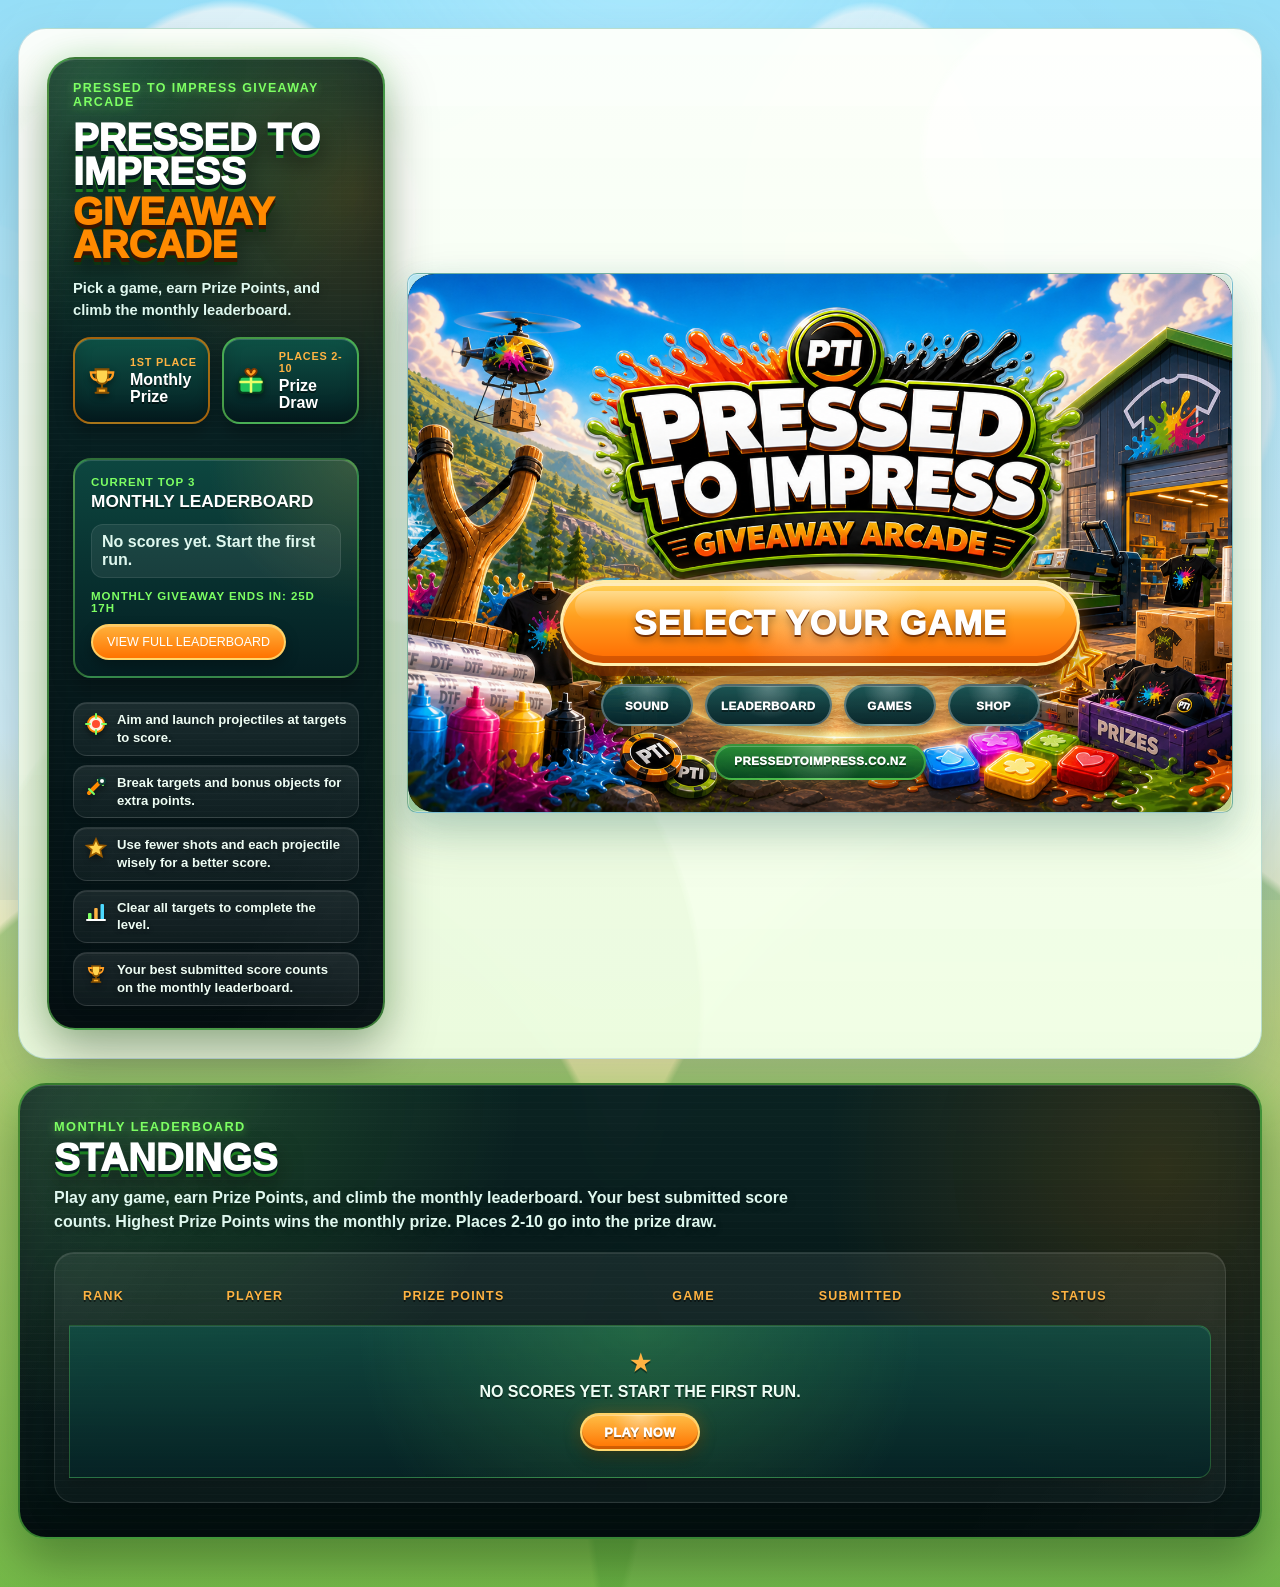
==== commit 7f36cfd5: "Improve load performance by lazy-loading background images Co-Authored-By: Claude Sonnet 4.6 <norepl" ====
--- a/index.html
+++ b/index.html
@@ -6,7 +6,7 @@
     <meta name="theme-color" content="#9fe7ff" />
     <title>Pressed To Impress Giveaway Arcade</title>
     <link rel="icon" href="data:," />
-    <link rel="stylesheet" href="./styles.css?v=slingshot24" />
+    <link rel="stylesheet" href="./styles.css?v=mobileqa3" />
   </head>
   <body>
     <div class="app-shell">
@@ -381,7 +381,7 @@
     </div>
 
     <script src="./vendor/matter.min.js"></script>
-  <script src="./arcadeLeaderboard.js?v=1"></script>
-  <script src="./appSlingshot.js?v=115"></script>
+    <script src="./arcadeLeaderboard.js?v=1"></script>
+    <script src="./appSlingshot.js?v=117"></script>
   </body>
 </html>
--- a/styles.css
+++ b/styles.css
@@ -7803,3 +7803,43 @@
     -webkit-overflow-scrolling: touch;
   }
 }
+/* Mobile QA polish: larger tap targets and lighter level-select hitbox alignment. */
+@media (max-width: 640px) {
+  .game-select-back {
+    min-height: 48px !important;
+    padding: 0 18px !important;
+  }
+
+  .level-select-grid {
+    left: 18% !important;
+    width: 64% !important;
+    gap: 6px !important;
+  }
+
+  .level-card {
+    border-radius: 14px;
+  }
+
+  body.cave-flight-page .game-frame.cave-flight-frame .cave-level-back,
+  .cave-flight-page .cave-level-back {
+    min-height: 48px !important;
+    padding: 0 18px !important;
+  }
+
+  body:not(.cave-flight-page) #pause-btn.pause-btn-pill {
+    width: 48px !important;
+    height: 48px !important;
+    min-width: 48px !important;
+    min-height: 48px !important;
+  }
+
+  body.cave-flight-page .game-frame.cave-flight-frame .cave-level-button,
+  .cave-flight-page .cave-level-button {
+    min-height: 52px !important;
+  }
+
+  body.cave-flight-page .cave-pause-button,
+  .cave-flight-page .cave-pause-button {
+    min-height: 48px !important;
+  }
+}
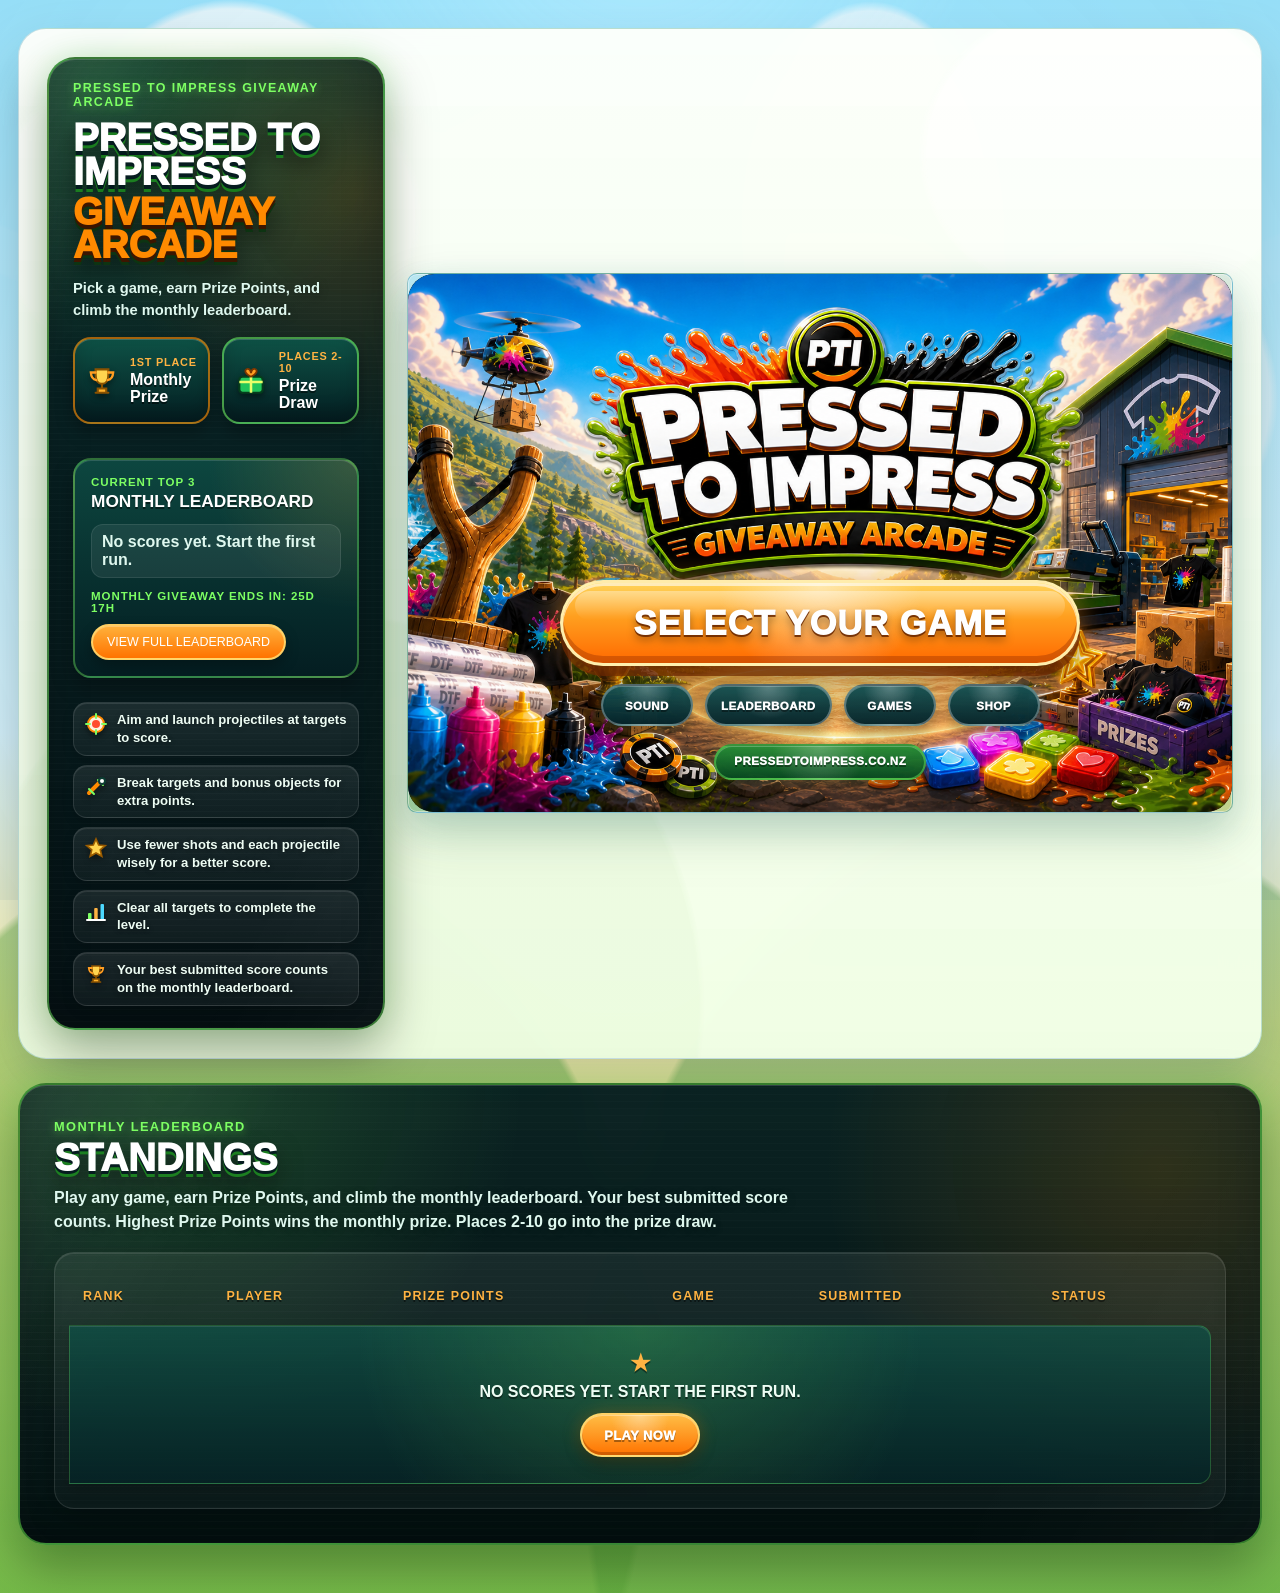
==== commit 1c0bc51f: "Update game UI and styling Co-Authored-By: Claude Sonnet 4.6 <noreply@anthropic.com>" ====
--- a/index.html
+++ b/index.html
@@ -6,7 +6,7 @@
     <meta name="theme-color" content="#9fe7ff" />
     <title>Pressed To Impress Giveaway Arcade</title>
     <link rel="icon" href="data:," />
-    <link rel="stylesheet" href="./styles.css?v=mobileqa3" />
+    <link rel="stylesheet" href="./styles.css?v=flight-sling-mobile3" />
   </head>
   <body>
     <div class="app-shell">
@@ -382,6 +382,6 @@
 
     <script src="./vendor/matter.min.js"></script>
     <script src="./arcadeLeaderboard.js?v=1"></script>
-    <script src="./appSlingshot.js?v=117"></script>
+    <script src="./appSlingshot.js?v=119"></script>
   </body>
 </html>
--- a/styles.css
+++ b/styles.css
@@ -1902,7 +1902,7 @@
 }
 
 .leaderboard-play-now {
-  min-height: 38px;
+  min-height: 44px;
   padding: 0 22px;
   border-radius: 999px;
   border: 2px solid rgba(255, 220, 115, 0.9);
@@ -4881,6 +4881,7 @@
   left: 18%;
   top: 6.5%;
   width: 11%;
+  min-width: 48px;
   height: 12%;
   background: transparent;
   border: none;
@@ -7327,7 +7328,11 @@
   body:not(.cave-flight-page) .projectile-indicator {
     top: max(52px, env(safe-area-inset-top)) !important;
     left: 8px !important;
-    right: 8px !important;
+    right: auto !important;
+    width: min(270px, calc(100vw - 126px)) !important;
+    max-width: 270px !important;
+    grid-template-columns: minmax(0, 1fr) auto !important;
+    padding: 7px !important;
   }
 
   body:not(.cave-flight-page) .targets-left {
@@ -7843,3 +7848,64 @@
     min-height: 48px !important;
   }
 }
+
+/* Phone landscape still needs the mobile game shell; width-based media queries miss it. */
+@media (pointer: coarse) and (max-height: 520px) and (orientation: landscape) {
+  body:not(.cave-flight-page) .app-shell,
+  body:not(.cave-flight-page) .hero-panel,
+  body:not(.cave-flight-page) .game-card,
+  body:not(.cave-flight-page) .game-frame {
+    width: 100% !important;
+    height: 100svh !important;
+    height: 100dvh !important;
+    max-width: none !important;
+    padding: 0 !important;
+    margin: 0 !important;
+    border-radius: 0 !important;
+    overflow: hidden !important;
+  }
+
+  body:not(.cave-flight-page) .hero-copy,
+  body:not(.cave-flight-page) .board-panel,
+  body:not(.cave-flight-page) .ops-panel {
+    display: none !important;
+  }
+
+  body:not(.cave-flight-page) .game-frame canvas {
+    width: 100vw !important;
+    height: calc(100svh - 52px) !important;
+    height: calc(100dvh - 52px) !important;
+    border-radius: 0 !important;
+  }
+
+  body:not(.cave-flight-page) .hud-strip {
+    height: 52px !important;
+    padding: 5px 8px calc(5px + env(safe-area-inset-bottom)) !important;
+    gap: 6px !important;
+  }
+
+  body:not(.cave-flight-page) .hud-pill {
+    min-width: 74px !important;
+    min-height: 42px !important;
+    padding: 4px 8px !important;
+  }
+
+  body:not(.cave-flight-page) .projectile-indicator {
+    top: max(8px, env(safe-area-inset-top)) !important;
+    left: max(8px, env(safe-area-inset-left)) !important;
+    right: auto !important;
+    width: min(250px, 32vw) !important;
+  }
+
+  body:not(.cave-flight-page) .targets-left {
+    top: max(8px, env(safe-area-inset-top)) !important;
+    right: max(10px, env(safe-area-inset-right)) !important;
+  }
+
+  body:not(.cave-flight-page) #pause-btn.pause-btn-pill {
+    width: 48px !important;
+    height: 48px !important;
+    min-width: 48px !important;
+    min-height: 48px !important;
+  }
+}
